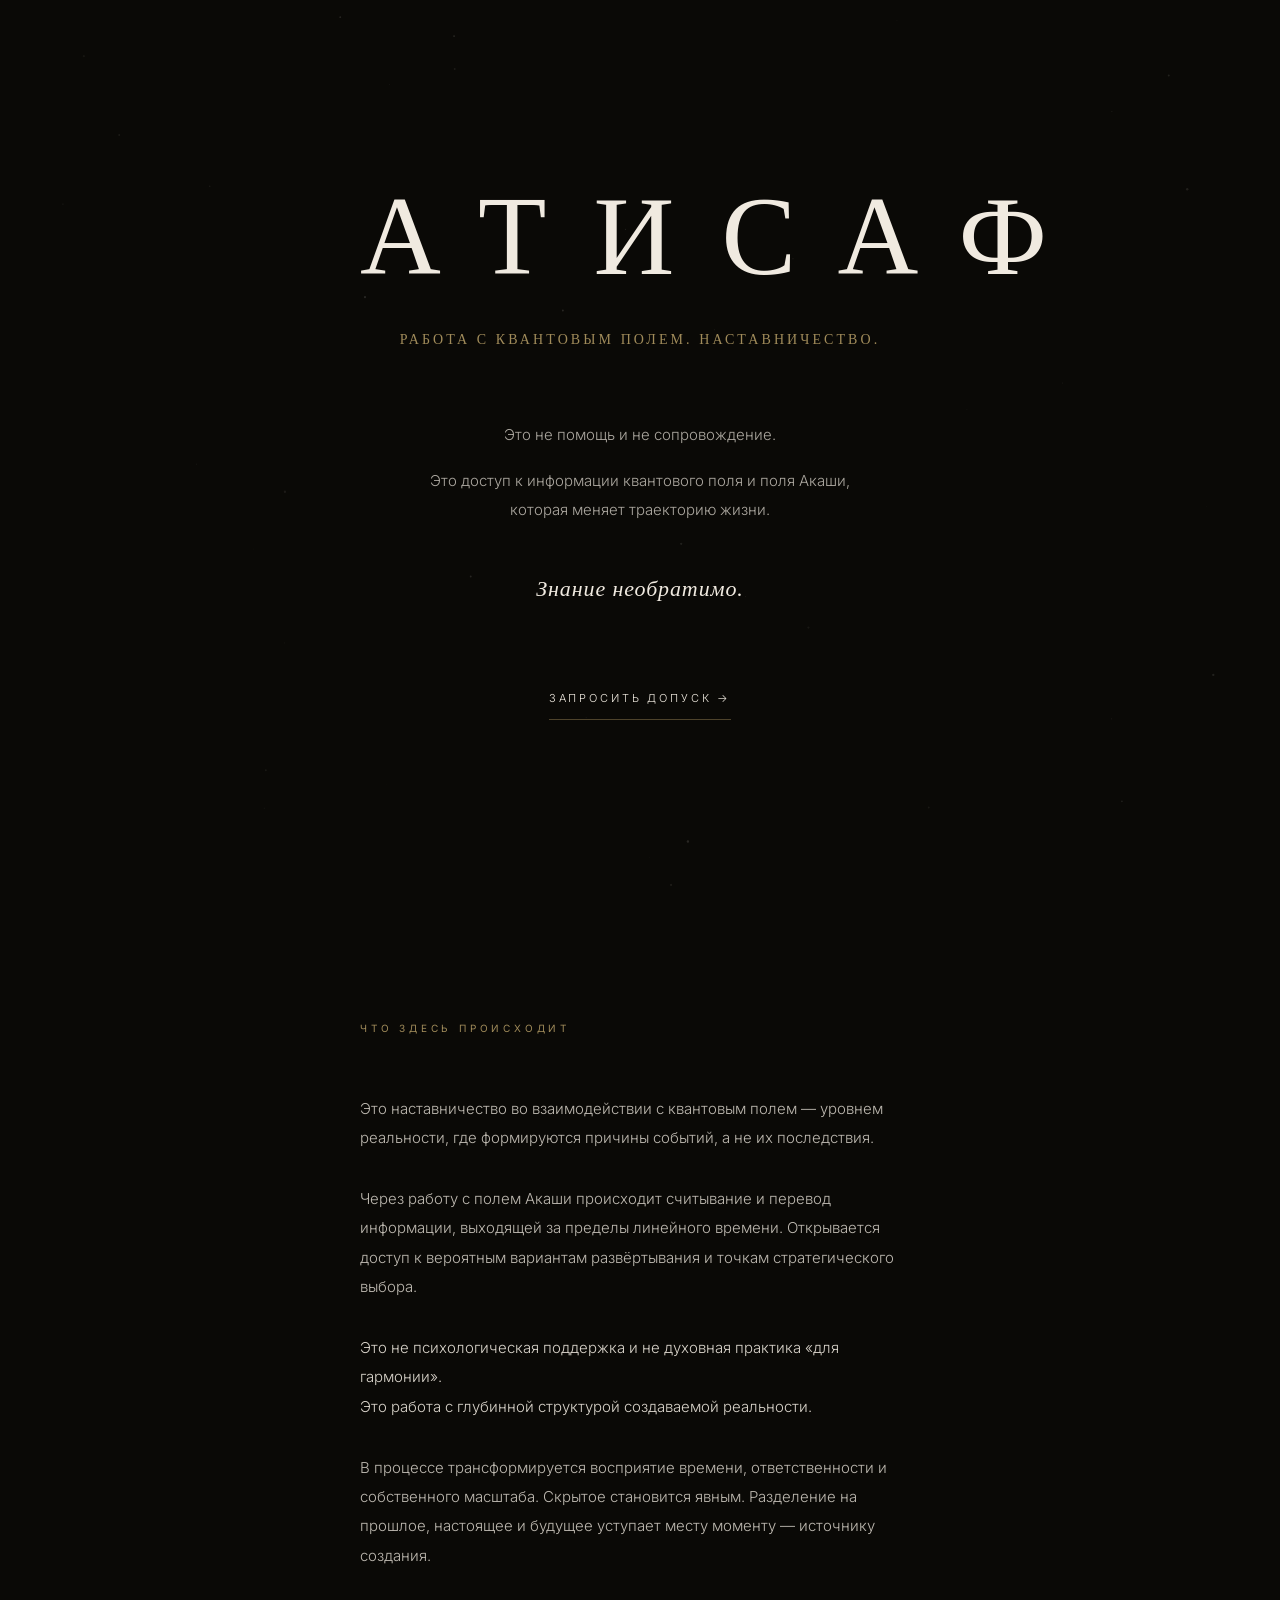
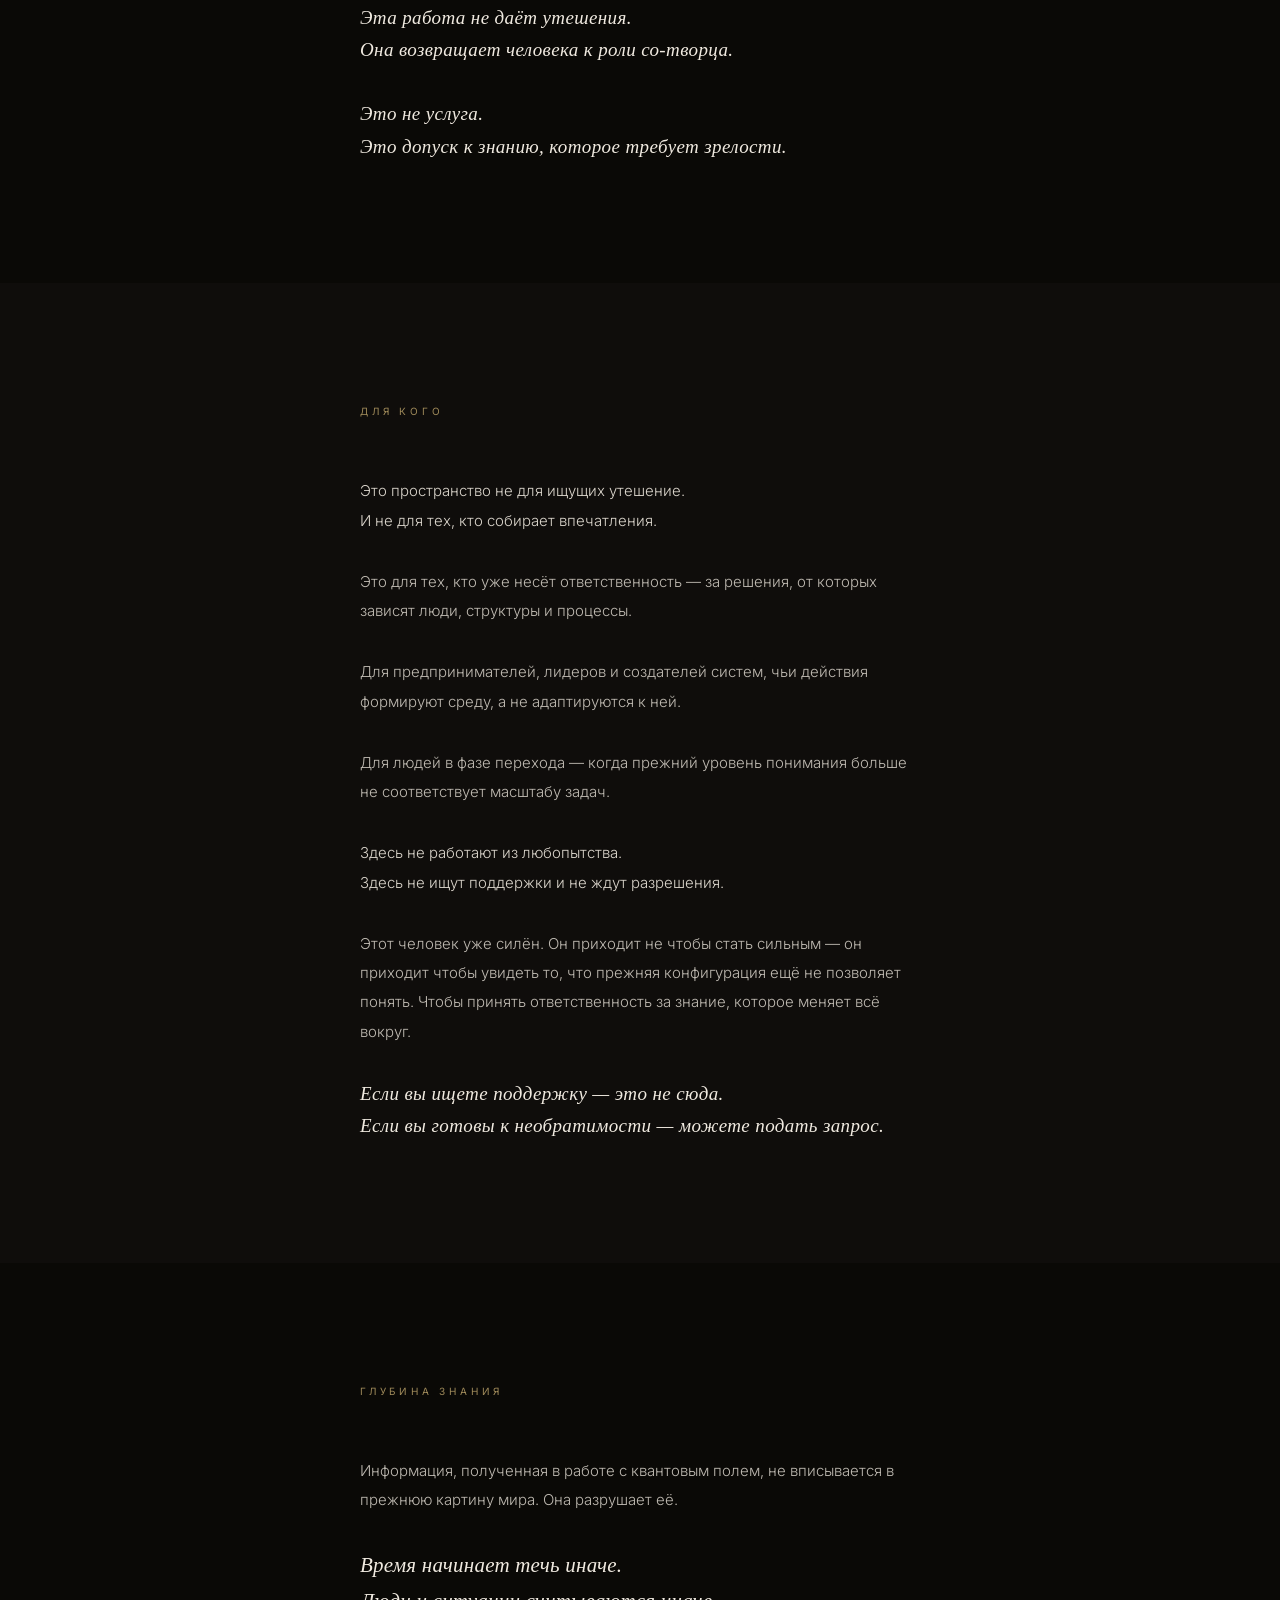
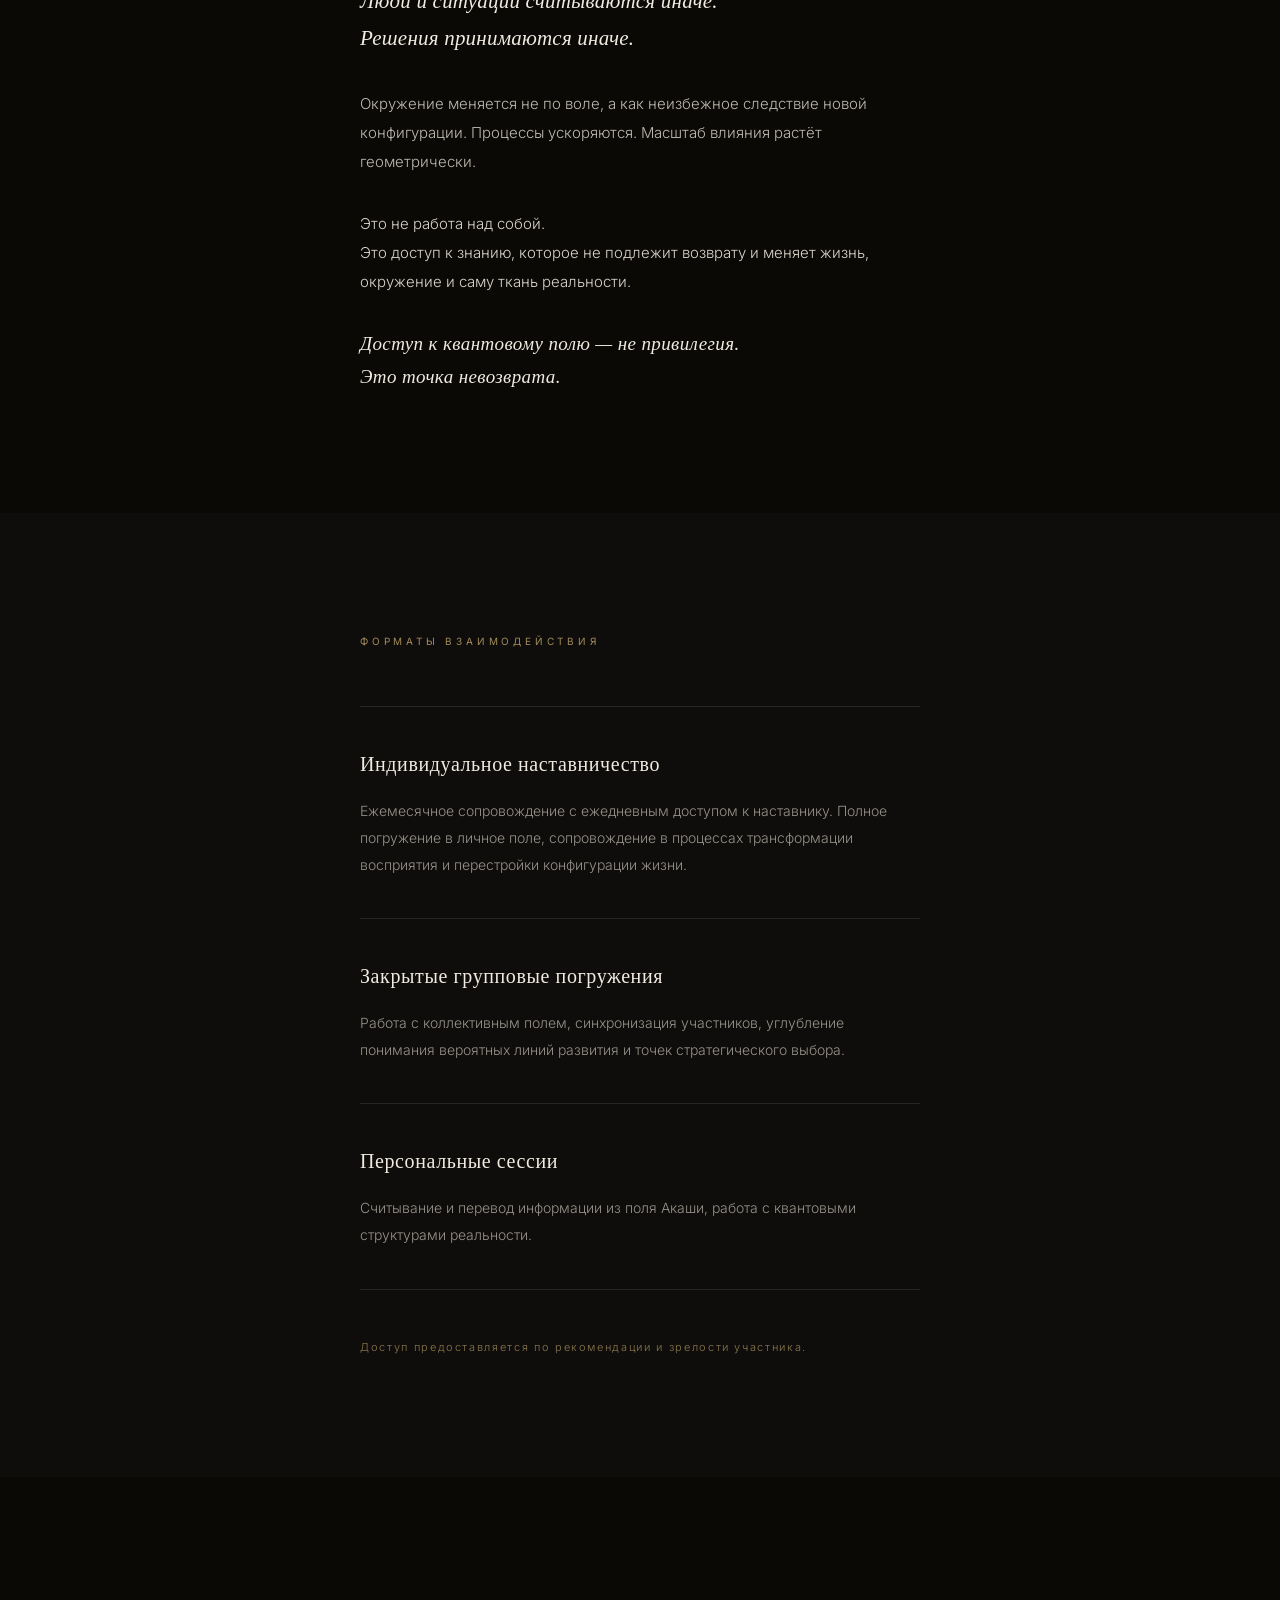
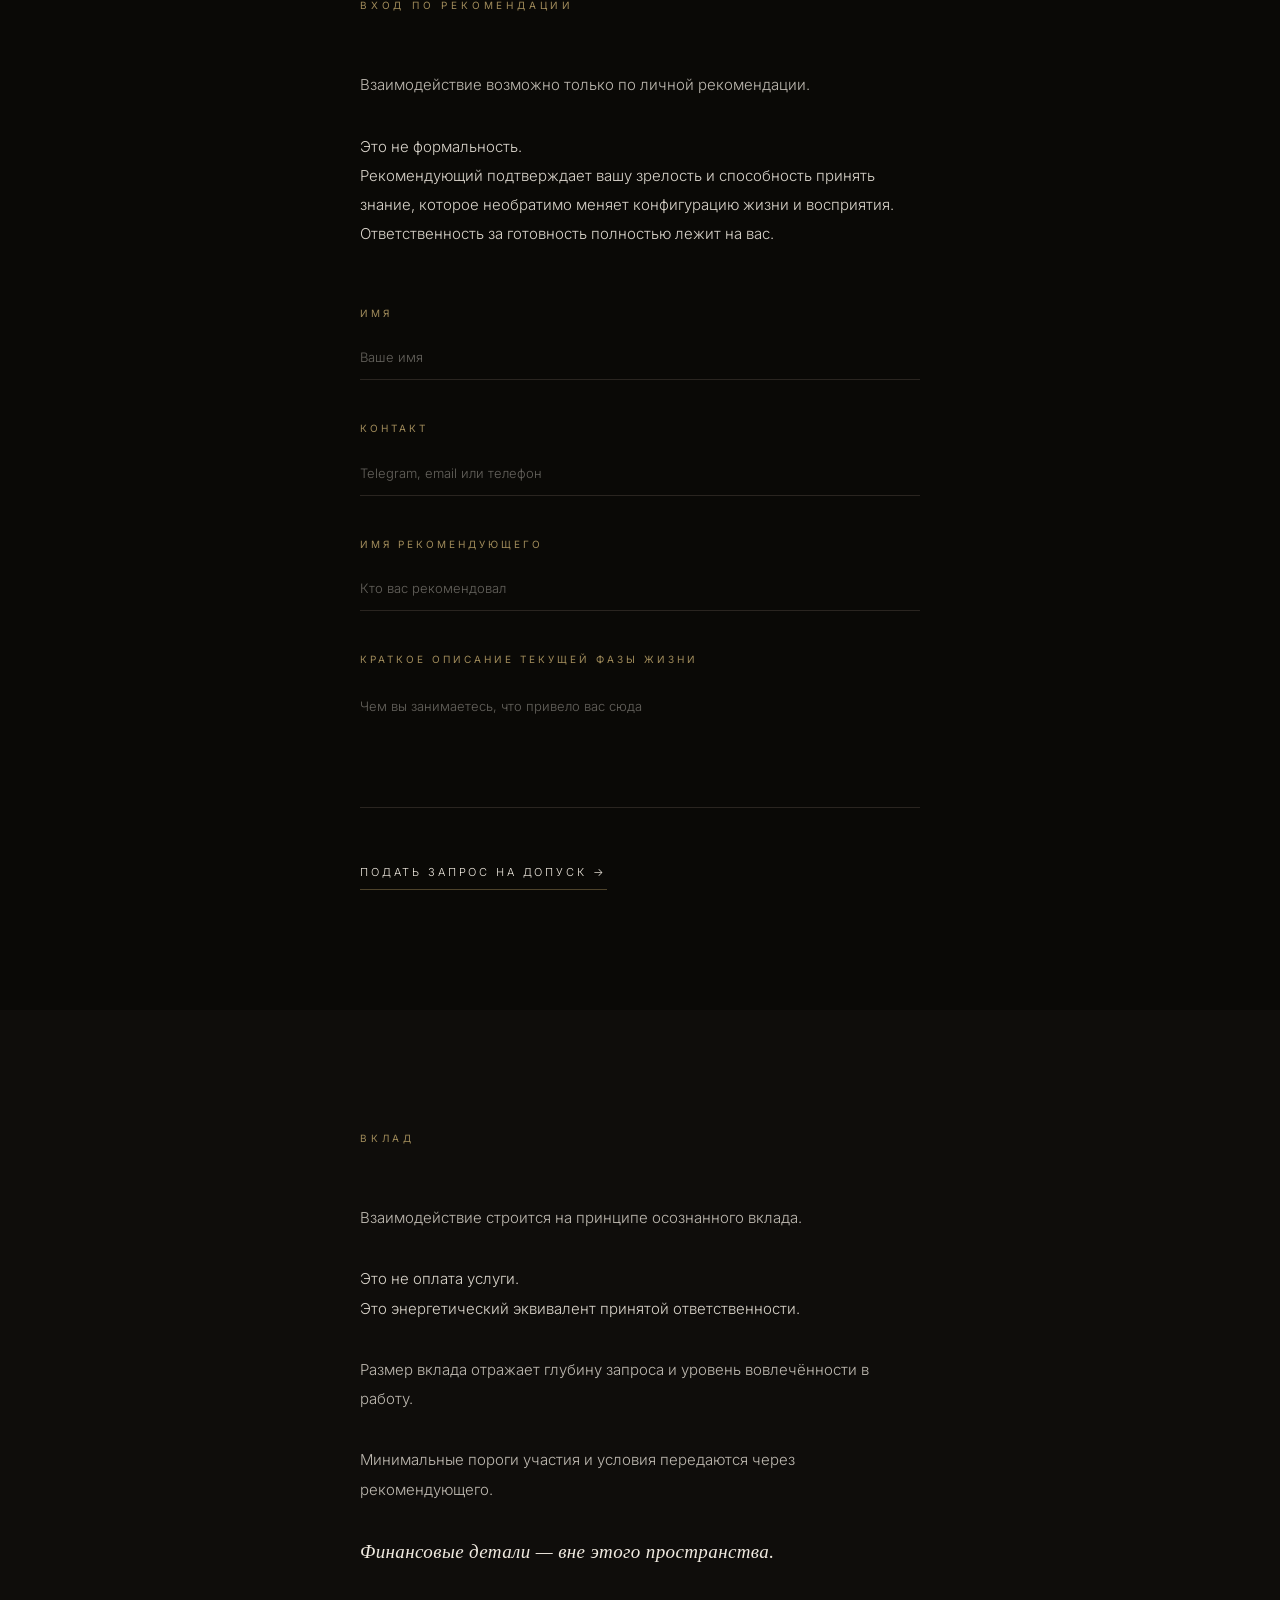
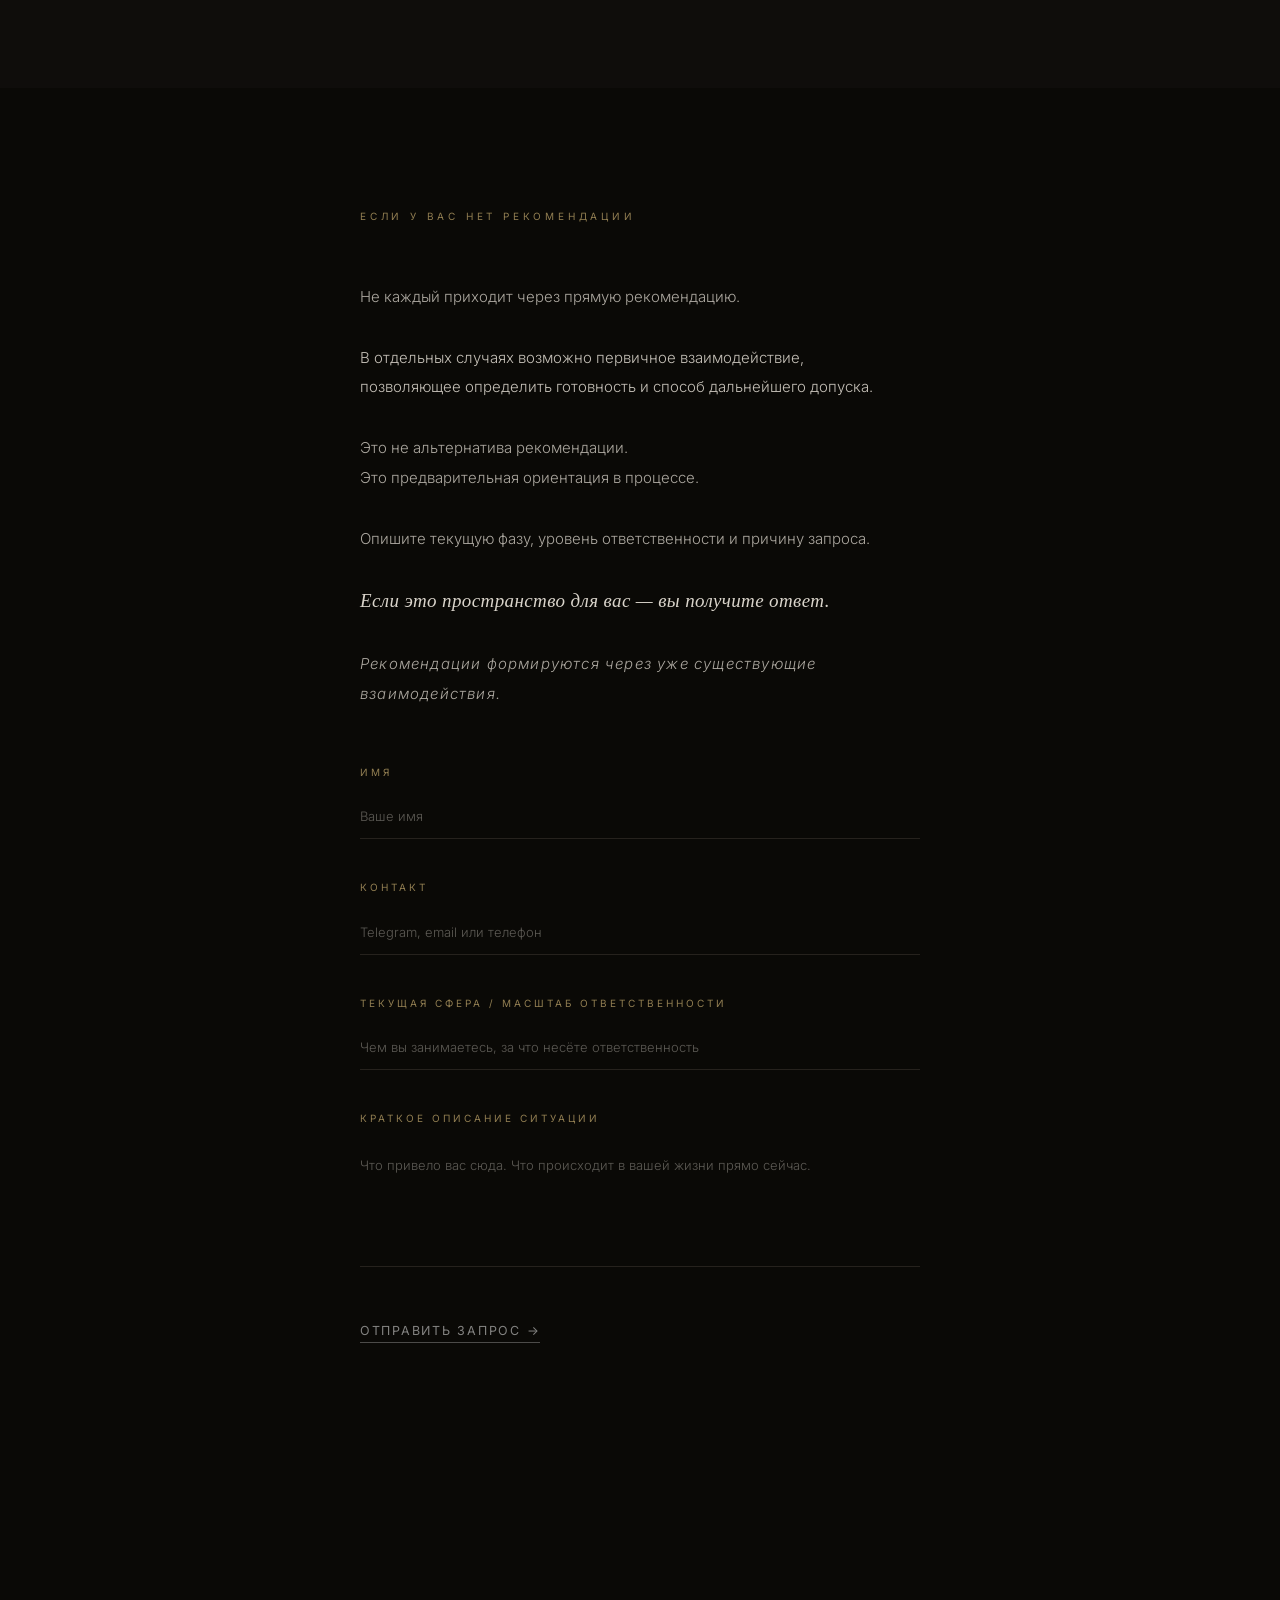
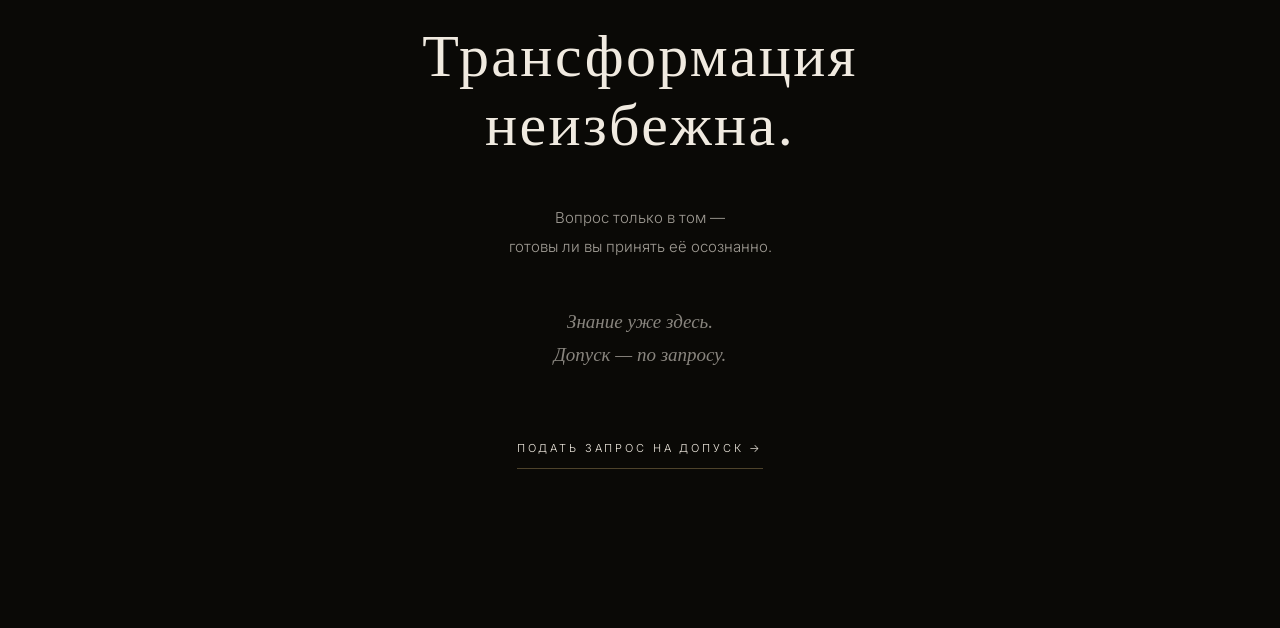
==== index.html @ be911805 "Add orientation block for users without recommendation Co-Authored-By: Claude Opus 4.6 (1M context) " ====
<!DOCTYPE html>
<html lang="ru">
<head>
    <meta charset="UTF-8">
    <meta name="viewport" content="width=device-width, initial-scale=1.0">
    <meta name="description" content="Наставничество в работе с квантовым полем и полем Акаши. Квантовое сознание, трансформация личности, стратегическое наставничество. Вход по рекомендации.">
    <meta name="keywords" content="квантовое поле, поле Акаши, духовное наставничество, квантовое сознание, трансформация личности, работа с квантовой информацией">
    <meta property="og:title" content="Атисаф — Работа с квантовым полем">
    <meta property="og:description" content="Наставничество во взаимодействии с квантовым полем. Доступ к информации, которая меняет траекторию жизни. Вход по рекомендации.">
    <title>Атисаф — Работа с квантовым полем. Наставничество.</title>
    <link rel="preconnect" href="https://fonts.googleapis.com">
    <link rel="preconnect" href="https://fonts.gstatic.com" crossorigin>
    <link href="https://fonts.googleapis.com/css2?family=Cormorant+Garant:ital,wght@0,300;0,400;1,300;1,400&family=Inter:wght@300;400&display=swap" rel="stylesheet">
    <link rel="stylesheet" href="style.css">
</head>
<body>

    <!-- ══════════════════════════════════════
         СЕКЦИЯ 0: HERO
    ══════════════════════════════════════ -->
    <section id="hero">
        <canvas id="particles-canvas"></canvas>
        <div class="hero-inner">
            <div class="hero-brand fade-in">АТИСАФ</div>
            <div class="hero-tagline fade-in delay-1">Работа с квантовым полем. Наставничество.</div>
            <div class="hero-body fade-in delay-2">
                <p>Это не помощь и не сопровождение.</p>
                <p>Это доступ к информации квантового поля и поля Акаши,<br>которая меняет траекторию жизни.</p>
                <p class="hero-key">Знание необратимо.</p>
            </div>
            <a href="#recommendation" class="btn-cta fade-in delay-3">Запросить допуск →</a>
        </div>
    </section>

    <!-- ══════════════════════════════════════
         СЕКЦИЯ 1: ЧТО ЗДЕСЬ ПРОИСХОДИТ
    ══════════════════════════════════════ -->
    <section class="section" id="what">
        <div class="container">
            <div class="fade-in">
                <div class="section-label">Что здесь происходит</div>
                <div class="prose">
                    <p>Это наставничество во взаимодействии с квантовым полем — уровнем реальности, где формируются причины событий, а не их последствия.</p>
                    <p>Через работу с полем Акаши происходит считывание и перевод информации, выходящей за пределы линейного времени. Открывается доступ к вероятным вариантам развёртывания и точкам стратегического выбора.</p>
                    <p class="stmt-pair">Это не психологическая поддержка и не духовная практика «для гармонии».<br>Это работа с глубинной структурой создаваемой реальности.</p>
                    <p>В процессе трансформируется восприятие времени, ответственности и собственного масштаба. Скрытое становится явным. Разделение на прошлое, настоящее и будущее уступает месту моменту — источнику создания.</p>
                    <p class="stmt-key">Эта работа не даёт утешения.<br>Она возвращает человека к роли со-творца.</p>
                    <p class="stmt-key">Это не услуга.<br>Это допуск к знанию, которое требует зрелости.</p>
                </div>
            </div>
        </div>
    </section>

    <!-- ══════════════════════════════════════
         СЕКЦИЯ 2: ДЛЯ КОГО
    ══════════════════════════════════════ -->
    <section class="section section-alt" id="for-whom">
        <div class="container">
            <div class="fade-in">
                <div class="section-label">Для кого</div>
                <div class="prose">
                    <p class="stmt-pair">Это пространство не для ищущих утешение.<br>И не для тех, кто собирает впечатления.</p>
                    <p>Это для тех, кто уже несёт ответственность — за решения, от которых зависят люди, структуры и процессы.</p>
                    <p>Для предпринимателей, лидеров и создателей систем, чьи действия формируют среду, а не адаптируются к ней.</p>
                    <p>Для людей в фазе перехода — когда прежний уровень понимания больше не соответствует масштабу задач.</p>
                    <p class="stmt-pair">Здесь не работают из любопытства.<br>Здесь не ищут поддержки и не ждут разрешения.</p>
                    <p>Этот человек уже силён. Он приходит не чтобы стать сильным — он приходит чтобы увидеть то, что прежняя конфигурация ещё не позволяет понять. Чтобы принять ответственность за знание, которое меняет всё вокруг.</p>
                    <p class="stmt-key">Если вы ищете поддержку — это не сюда.<br>Если вы готовы к необратимости — можете подать запрос.</p>
                </div>
            </div>
        </div>
    </section>

    <!-- ══════════════════════════════════════
         СЕКЦИЯ 3: ГЛУБИНА ЗНАНИЯ
    ══════════════════════════════════════ -->
    <section class="section" id="depth">
        <div class="container">
            <div class="fade-in">
                <div class="section-label">Глубина знания</div>
                <div class="prose">
                    <p>Информация, полученная в работе с квантовым полем, не вписывается в прежнюю картину мира. Она разрушает её.</p>
                    <p class="stmt-triple">Время начинает течь иначе.<br>Люди и ситуации считываются иначе.<br>Решения принимаются иначе.</p>
                    <p>Окружение меняется не по воле, а как неизбежное следствие новой конфигурации. Процессы ускоряются. Масштаб влияния растёт геометрически.</p>
                    <p class="stmt-pair">Это не работа над собой.<br>Это доступ к знанию, которое не подлежит возврату и меняет жизнь, окружение и саму ткань реальности.</p>
                    <p class="stmt-key">Доступ к квантовому полю — не привилегия.<br>Это точка невозврата.</p>
                </div>
            </div>
        </div>
    </section>

    <!-- ══════════════════════════════════════
         СЕКЦИЯ 4: ФОРМАТЫ ВЗАИМОДЕЙСТВИЯ
    ══════════════════════════════════════ -->
    <section class="section section-alt" id="formats">
        <div class="container">
            <div class="fade-in">
                <div class="section-label">Форматы взаимодействия</div>
                <div class="formats-list">
                    <div class="format-item">
                        <div class="format-name">Индивидуальное наставничество</div>
                        <div class="format-desc">Ежемесячное сопровождение с ежедневным доступом к наставнику. Полное погружение в личное поле, сопровождение в процессах трансформации восприятия и перестройки конфигурации жизни.</div>
                    </div>
                    <div class="format-item">
                        <div class="format-name">Закрытые групповые погружения</div>
                        <div class="format-desc">Работа с коллективным полем, синхронизация участников, углубление понимания вероятных линий развития и точек стратегического выбора.</div>
                    </div>
                    <div class="format-item">
                        <div class="format-name">Персональные сессии</div>
                        <div class="format-desc">Считывание и перевод информации из поля Акаши, работа с квантовыми структурами реальности.</div>
                    </div>
                </div>
                <p class="formats-note">Доступ предоставляется по рекомендации и зрелости участника.</p>
            </div>
        </div>
    </section>

    <!-- ══════════════════════════════════════
         СЕКЦИЯ 5: ВХОД ПО РЕКОМЕНДАЦИИ
    ══════════════════════════════════════ -->
    <section class="section" id="recommendation">
        <div class="container">
            <div class="fade-in">
                <div class="section-label">Вход по рекомендации</div>
                <div class="prose form-intro">
                    <p>Взаимодействие возможно только по личной рекомендации.</p>
                    <p class="stmt-pair">Это не формальность.<br>Рекомендующий подтверждает вашу зрелость и способность принять знание, которое необратимо меняет конфигурацию жизни и восприятия.<br>Ответственность за готовность полностью лежит на вас.</p>
                </div>

                <form id="access-form" action="https://formspree.io/f/mlgwkkbw" method="POST">
                    <div class="field">
                        <label for="name">Имя</label>
                        <input type="text" id="name" name="name" placeholder="Ваше имя" required autocomplete="off">
                    </div>
                    <div class="field">
                        <label for="contact">Контакт</label>
                        <input type="text" id="contact" name="contact" placeholder="Telegram, email или телефон" required autocomplete="off">
                    </div>
                    <div class="field">
                        <label for="recommender">Имя рекомендующего</label>
                        <input type="text" id="recommender" name="recommender" placeholder="Кто вас рекомендовал" required autocomplete="off">
                    </div>
                    <div class="field">
                        <label for="phase">Краткое описание текущей фазы жизни</label>
                        <textarea id="phase" name="phase" rows="4" placeholder="Чем вы занимаетесь, что привело вас сюда" required></textarea>
                    </div>
                    <div class="field-submit">
                        <button type="submit" class="btn-cta">Подать запрос на допуск →</button>
                    </div>
                </form>

                <div id="form-success" class="form-success" style="display:none;">
                    <p>Запрос принят.<br>Ответ будет направлен через рекомендующего.</p>
                </div>
            </div>
        </div>
    </section>

    <!-- ══════════════════════════════════════
         СЕКЦИЯ 6: ВКЛАД
    ══════════════════════════════════════ -->
    <section class="section section-alt" id="offering">
        <div class="container">
            <div class="fade-in">
                <div class="section-label">Вклад</div>
                <div class="prose">
                    <p>Взаимодействие строится на принципе осознанного вклада.</p>
                    <p class="stmt-pair">Это не оплата услуги.<br>Это энергетический эквивалент принятой ответственности.</p>
                    <p>Размер вклада отражает глубину запроса и уровень вовлечённости в работу.</p>
                    <p>Минимальные пороги участия и условия передаются через рекомендующего.</p>
                    <p class="stmt-key">Финансовые детали — вне этого пространства.</p>
                </div>
            </div>
        </div>
    </section>

    <!-- ══════════════════════════════════════
         СЕКЦИЯ 7: ЕСЛИ У ВАС НЕТ РЕКОМЕНДАЦИИ
    ══════════════════════════════════════ -->
    <section class="section" id="no-recommendation">
        <div class="container">
            <div class="fade-in">
                <div class="section-label">Если у вас нет рекомендации</div>
                <div class="prose form-intro">
                    <p>Не каждый приходит через прямую рекомендацию.</p>
                    <p class="stmt-pair">В отдельных случаях возможно первичное взаимодействие,<br>позволяющее определить готовность и способ дальнейшего допуска.</p>
                    <p>Это не альтернатива рекомендации.<br>Это предварительная ориентация в процессе.</p>
                    <p>Опишите текущую фазу, уровень ответственности и причину запроса.</p>
                    <p class="stmt-key">Если это пространство для вас — вы получите ответ.</p>
                    <p class="orientation-note">Рекомендации формируются через уже существующие взаимодействия.</p>
                </div>

                <form id="orientation-form" action="https://formspree.io/f/mlgwkkbw" method="POST">
                    <input type="hidden" name="_subject" value="Запрос на ориентацию (без рекомендации)">
                    <div class="field">
                        <label for="or-name">Имя</label>
                        <input type="text" id="or-name" name="name" required autocomplete="off" placeholder="Ваше имя">
                    </div>
                    <div class="field">
                        <label for="or-contact">Контакт</label>
                        <input type="text" id="or-contact" name="contact" required autocomplete="off" placeholder="Telegram, email или телефон">
                    </div>
                    <div class="field">
                        <label for="or-scope">Текущая сфера / масштаб ответственности</label>
                        <input type="text" id="or-scope" name="scope" required autocomplete="off" placeholder="Чем вы занимаетесь, за что несёте ответственность">
                    </div>
                    <div class="field">
                        <label for="or-situation">Краткое описание ситуации</label>
                        <textarea id="or-situation" name="situation" rows="4" required placeholder="Что привело вас сюда. Что происходит в вашей жизни прямо сейчас."></textarea>
                    </div>
                    <div class="field-submit">
                        <button type="submit" class="btn-orientation">Отправить запрос →</button>
                    </div>
                </form>

                <div id="orientation-success" class="form-success" style="display:none;">
                    <p>Запрос получен.<br>Если это пространство для вас — ответ придёт.</p>
                </div>
            </div>
        </div>
    </section>

    <!-- ══════════════════════════════════════
         СЕКЦИЯ 8: ФИНАЛЬНЫЙ ЭКРАН
    ══════════════════════════════════════ -->
    <section id="final">
        <div class="final-inner fade-in">
            <p class="final-title">Трансформация неизбежна.</p>
            <p class="final-sub">Вопрос только в том —<br>готовы ли вы принять её осознанно.</p>
            <p class="final-note">Знание уже здесь.<br>Допуск — по запросу.</p>
            <a href="#recommendation" class="btn-cta">Подать запрос на допуск →</a>
        </div>
    </section>

    <script src="main.js"></script>
</body>
</html>
---- style.css ----
/* ============================================================
   АТИСАФ — style.css
   Дизайн-концепция «Поле» | Тёмный минимализм
   ============================================================ */

:root {
    --bg:        #0A0906;
    --bg-alt:    #0F0D0B;
    --text:      #F0EAE0;
    --accent:    #A08B5A;
    --muted:     rgba(240, 234, 224, 0.4);
    --line:      #2A2520;
    --serif:     'Cormorant Garant', Georgia, serif;
    --sans:      'Inter', system-ui, sans-serif;
}

/* ── RESET ─────────────────────────────────── */
*, *::before, *::after {
    box-sizing: border-box;
    margin: 0;
    padding: 0;
}

html {
    scroll-behavior: smooth;
}

body {
    background-color: var(--bg);
    color: var(--text);
    font-family: var(--sans);
    font-weight: 300;
    font-size: 16px;
    line-height: 1.75;
    -webkit-font-smoothing: antialiased;
    -moz-osx-font-smoothing: grayscale;
}

/* ── SCROLLBAR ──────────────────────────────── */
::-webkit-scrollbar { width: 3px; }
::-webkit-scrollbar-track { background: var(--bg); }
::-webkit-scrollbar-thumb { background: var(--line); }

/* ── LAYOUT ─────────────────────────────────── */
.container {
    max-width: 640px;
    margin: 0 auto;
    padding: 0 40px;
}

.section {
    padding: 120px 0;
}

.section-alt {
    background-color: var(--bg-alt);
}

/* ── SECTION LABEL ──────────────────────────── */
.section-label {
    font-family: var(--sans);
    font-size: 10px;
    font-weight: 400;
    letter-spacing: 0.38em;
    text-transform: uppercase;
    color: var(--accent);
    margin-bottom: 56px;
}

/* ── PROSE TEXT ─────────────────────────────── */
.prose p {
    font-size: 15px;
    font-weight: 300;
    line-height: 1.95;
    color: var(--text);
    opacity: 0.78;
    margin-bottom: 32px;
}

.prose p:last-child {
    margin-bottom: 0;
}

/* Contrast pairs: "Это не X. / Это Y." */
.stmt-pair {
    opacity: 0.9 !important;
}

/* Triple rhythm in italics */
.stmt-triple {
    font-family: var(--serif) !important;
    font-style: italic !important;
    font-size: 21px !important;
    line-height: 1.75 !important;
    opacity: 1 !important;
    color: var(--text) !important;
    letter-spacing: 0.01em;
}

/* Key declarations */
.stmt-key {
    font-family: var(--serif) !important;
    font-style: italic !important;
    font-size: 19px !important;
    line-height: 1.7 !important;
    opacity: 1 !important;
    color: var(--text) !important;
    letter-spacing: 0.02em;
}

/* ══════════════════════════════════════════════
   HERO
══════════════════════════════════════════════ */
#hero {
    position: relative;
    min-height: 100vh;
    display: flex;
    align-items: center;
    justify-content: center;
    overflow: hidden;
    text-align: center;
}

#particles-canvas {
    position: absolute;
    inset: 0;
    z-index: 0;
}

.hero-inner {
    position: relative;
    z-index: 1;
    max-width: 640px;
    padding: 80px 40px;
}

.hero-brand {
    font-family: var(--serif);
    font-weight: 300;
    font-size: clamp(54px, 13vw, 112px);
    letter-spacing: 0.42em;
    color: var(--text);
    margin-bottom: 36px;
    line-height: 1;
}

.hero-tagline {
    font-family: var(--serif);
    font-weight: 300;
    font-size: clamp(11px, 1.6vw, 14px);
    letter-spacing: 0.22em;
    text-transform: uppercase;
    color: var(--accent);
    margin-bottom: 68px;
}

.hero-body {
    margin-bottom: 72px;
}

.hero-body p {
    font-size: 15px;
    font-weight: 300;
    color: var(--text);
    opacity: 0.7;
    margin-bottom: 18px;
    line-height: 1.9;
}

.hero-key {
    font-family: var(--serif) !important;
    font-style: italic !important;
    font-size: 22px !important;
    opacity: 1 !important;
    margin-top: 44px !important;
    color: var(--text) !important;
    letter-spacing: 0.04em;
}

/* ══════════════════════════════════════════════
   CTA BUTTON
══════════════════════════════════════════════ */
.btn-cta {
    display: inline-block;
    font-family: var(--sans);
    font-size: 11px;
    font-weight: 300;
    letter-spacing: 0.26em;
    text-transform: uppercase;
    color: var(--text);
    text-decoration: none;
    padding-bottom: 10px;
    border-bottom: 1px solid rgba(160, 139, 90, 0.45);
    transition: border-color 0.5s ease;
    cursor: pointer;
    background: none;
    border-top: none;
    border-left: none;
    border-right: none;
    outline: none;
}

.btn-cta:hover {
    border-bottom-color: var(--accent);
}

button.btn-cta {
    padding: 0;
    padding-bottom: 10px;
}

/* ══════════════════════════════════════════════
   FORMATS
══════════════════════════════════════════════ */
.formats-list {
    margin-bottom: 48px;
}

.format-item {
    padding: 40px 0;
    border-bottom: 1px solid var(--line);
}

.format-item:first-child {
    border-top: 1px solid var(--line);
}

.format-name {
    font-family: var(--serif);
    font-weight: 400;
    font-size: 20px;
    letter-spacing: 0.03em;
    color: var(--text);
    margin-bottom: 16px;
}

.format-desc {
    font-size: 14px;
    font-weight: 300;
    line-height: 1.9;
    color: var(--text);
    opacity: 0.6;
}

.formats-note {
    font-size: 11px;
    font-weight: 300;
    letter-spacing: 0.15em;
    color: var(--accent);
    opacity: 0.85;
}

/* ══════════════════════════════════════════════
   FORM
══════════════════════════════════════════════ */
.form-intro {
    margin-bottom: 56px;
}

#access-form {
    display: flex;
    flex-direction: column;
    gap: 40px;
}

.field {
    display: flex;
    flex-direction: column;
    gap: 12px;
}

.field label {
    font-size: 10px;
    font-weight: 400;
    letter-spacing: 0.3em;
    text-transform: uppercase;
    color: var(--accent);
}

.field input,
.field textarea {
    background: transparent;
    border: none;
    border-bottom: 1px solid var(--line);
    color: var(--text);
    font-family: var(--sans);
    font-size: 14px;
    font-weight: 300;
    padding: 14px 0;
    outline: none;
    width: 100%;
    transition: border-color 0.35s ease;
    caret-color: var(--accent);
}

.field input::placeholder,
.field textarea::placeholder {
    color: var(--muted);
    font-size: 13px;
}

.field input:focus,
.field textarea:focus {
    border-bottom-color: var(--accent);
}

.field textarea {
    resize: none;
    line-height: 1.75;
    min-height: 80px;
}

.field-submit {
    padding-top: 8px;
}

.form-success {
    margin-top: 56px;
    padding-top: 56px;
    border-top: 1px solid var(--line);
}

.form-success p {
    font-family: var(--serif);
    font-style: italic;
    font-size: 22px;
    line-height: 1.7;
    color: var(--text);
    opacity: 0.75;
}

/* ══════════════════════════════════════════════
   FINAL SECTION
══════════════════════════════════════════════ */
#final {
    min-height: 85vh;
    display: flex;
    align-items: center;
    justify-content: center;
    text-align: center;
    padding: 120px 40px;
}

.final-inner {
    max-width: 560px;
}

.final-title {
    font-family: var(--serif);
    font-weight: 300;
    font-size: clamp(34px, 6vw, 60px);
    letter-spacing: 0.04em;
    color: var(--text);
    margin-bottom: 44px;
    line-height: 1.15;
}

.final-sub {
    font-size: 15px;
    font-weight: 300;
    color: var(--text);
    opacity: 0.65;
    line-height: 1.9;
    margin-bottom: 44px;
}

.final-note {
    font-family: var(--serif);
    font-style: italic;
    font-size: 19px;
    color: var(--text);
    opacity: 0.55;
    line-height: 1.75;
    margin-bottom: 60px;
}

/* ══════════════════════════════════════════════
   FADE-IN ANIMATION
══════════════════════════════════════════════ */
.fade-in {
    opacity: 0;
    transform: translateY(28px);
    transition: opacity 1s ease, transform 1s ease;
}

.fade-in.delay-1 { transition-delay: 0.25s; }
.fade-in.delay-2 { transition-delay: 0.5s; }
.fade-in.delay-3 { transition-delay: 0.75s; }

.fade-in.visible {
    opacity: 1;
    transform: translateY(0);
}

/* ══════════════════════════════════════════════
   RESPONSIVE
══════════════════════════════════════════════ */
/* ── Блок ориентации (без рекомендации) ── */
#no-recommendation {
    opacity: 0.9;
}

.orientation-note {
    font-size: 0.82em;
    letter-spacing: 0.08em;
    color: rgba(255,255,255,0.35);
    margin-top: 2em;
    font-style: italic;
}

.btn-orientation {
    background: transparent;
    border: none;
    border-bottom: 1px solid rgba(255,255,255,0.3);
    color: rgba(255,255,255,0.55);
    font-family: inherit;
    font-size: 0.78em;
    letter-spacing: 0.14em;
    text-transform: uppercase;
    padding: 0.3em 0;
    cursor: pointer;
    transition: color 0.3s, border-color 0.3s;
}

.btn-orientation:hover {
    color: rgba(255,255,255,0.85);
    border-color: rgba(255,255,255,0.6);
}

#orientation-form {
    display: flex;
    flex-direction: column;
    gap: 40px;
}

@media (max-width: 640px) {
    .section {
        padding: 80px 0;
    }
    .container {
        padding: 0 24px;
    }
    #final {
        padding: 80px 24px;
    }
    .hero-inner {
        padding: 80px 24px;
    }
    .hero-brand {
        letter-spacing: 0.28em;
    }
    .stmt-triple {
        font-size: 18px !important;
    }
    .stmt-key {
        font-size: 17px !important;
    }
}
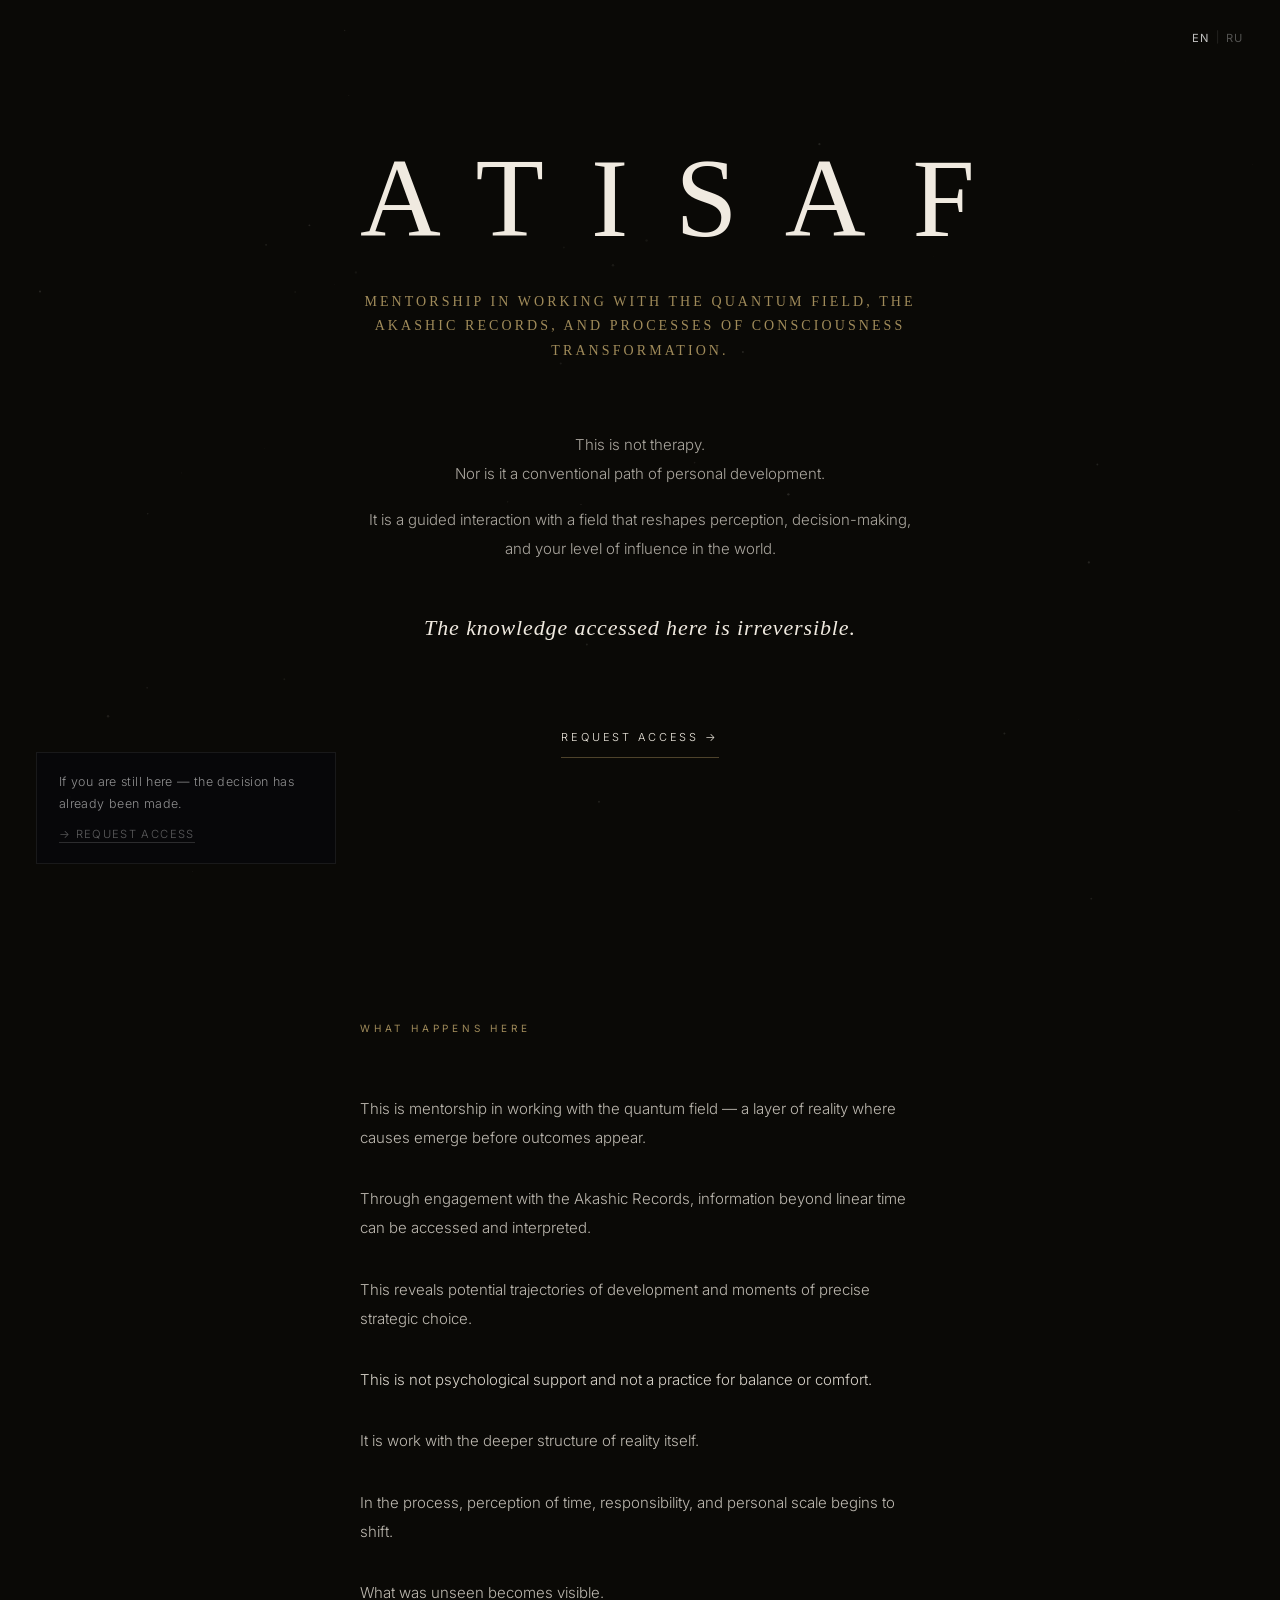
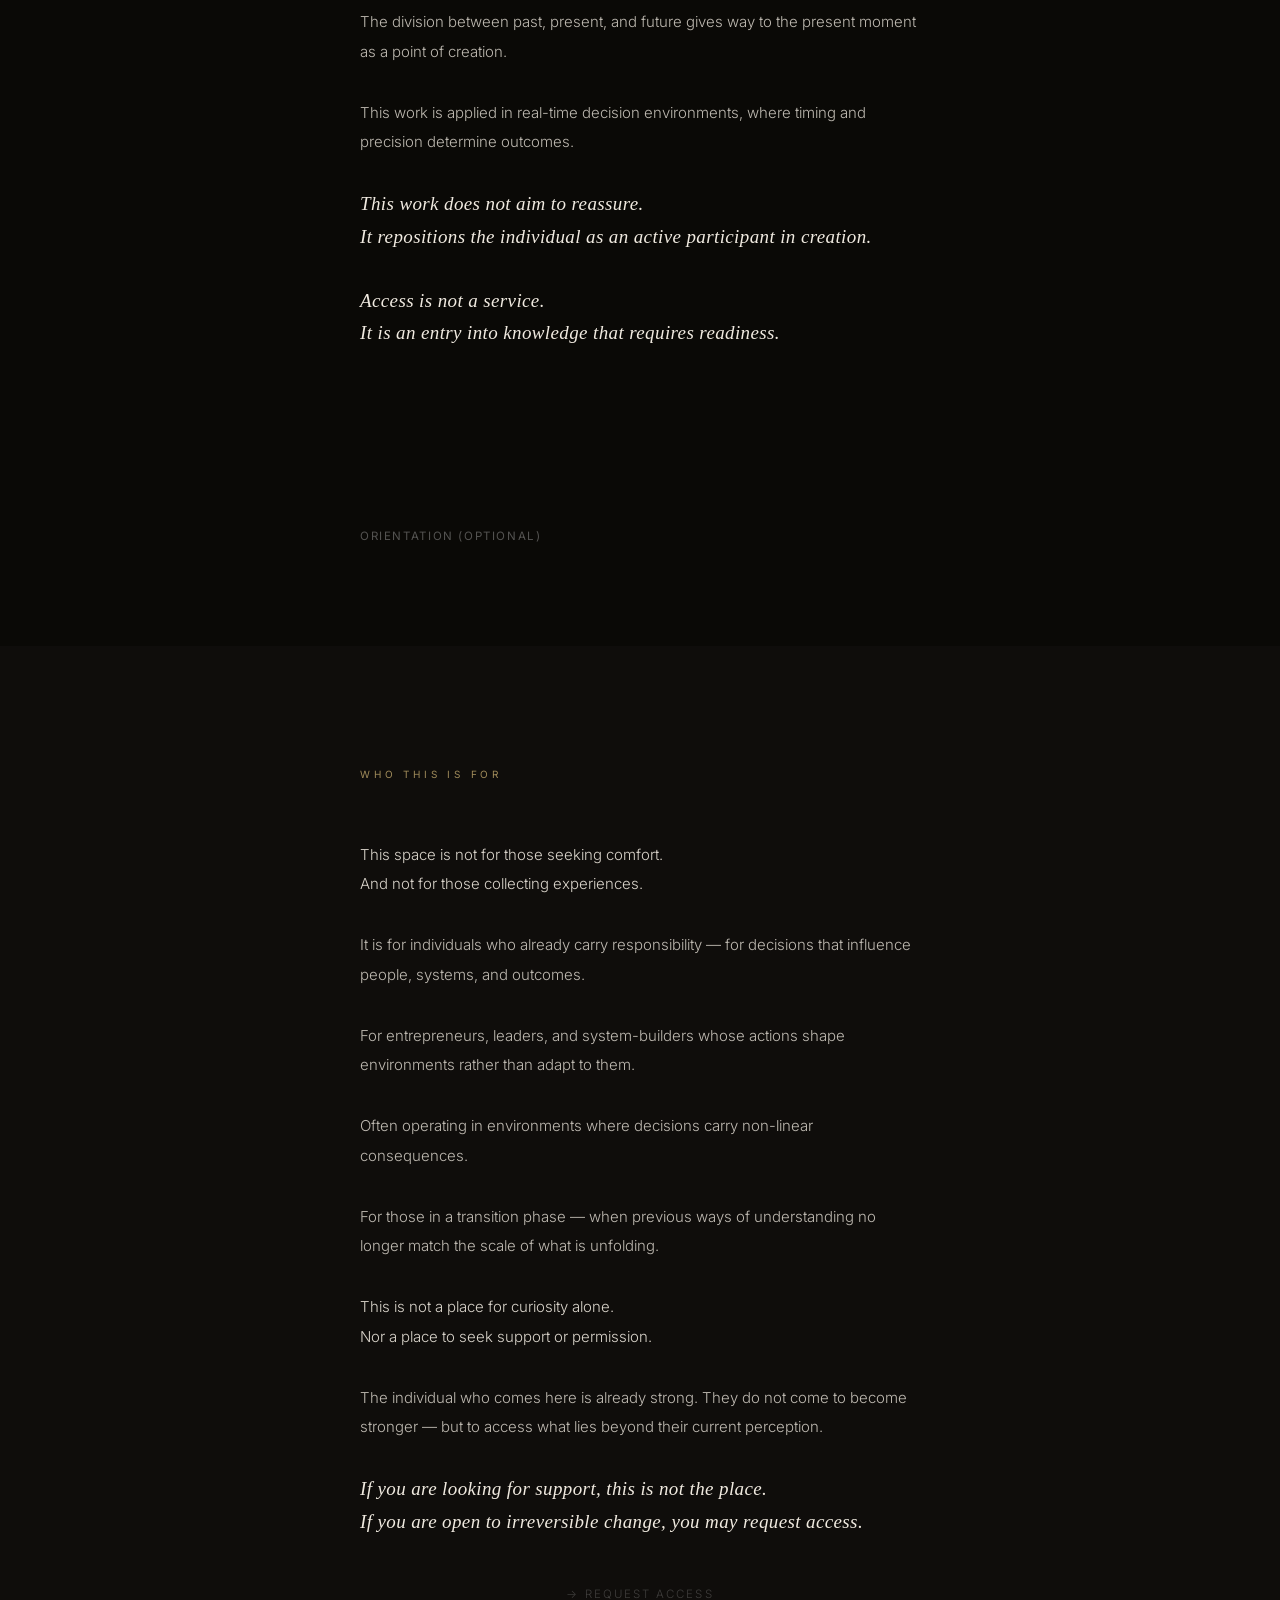
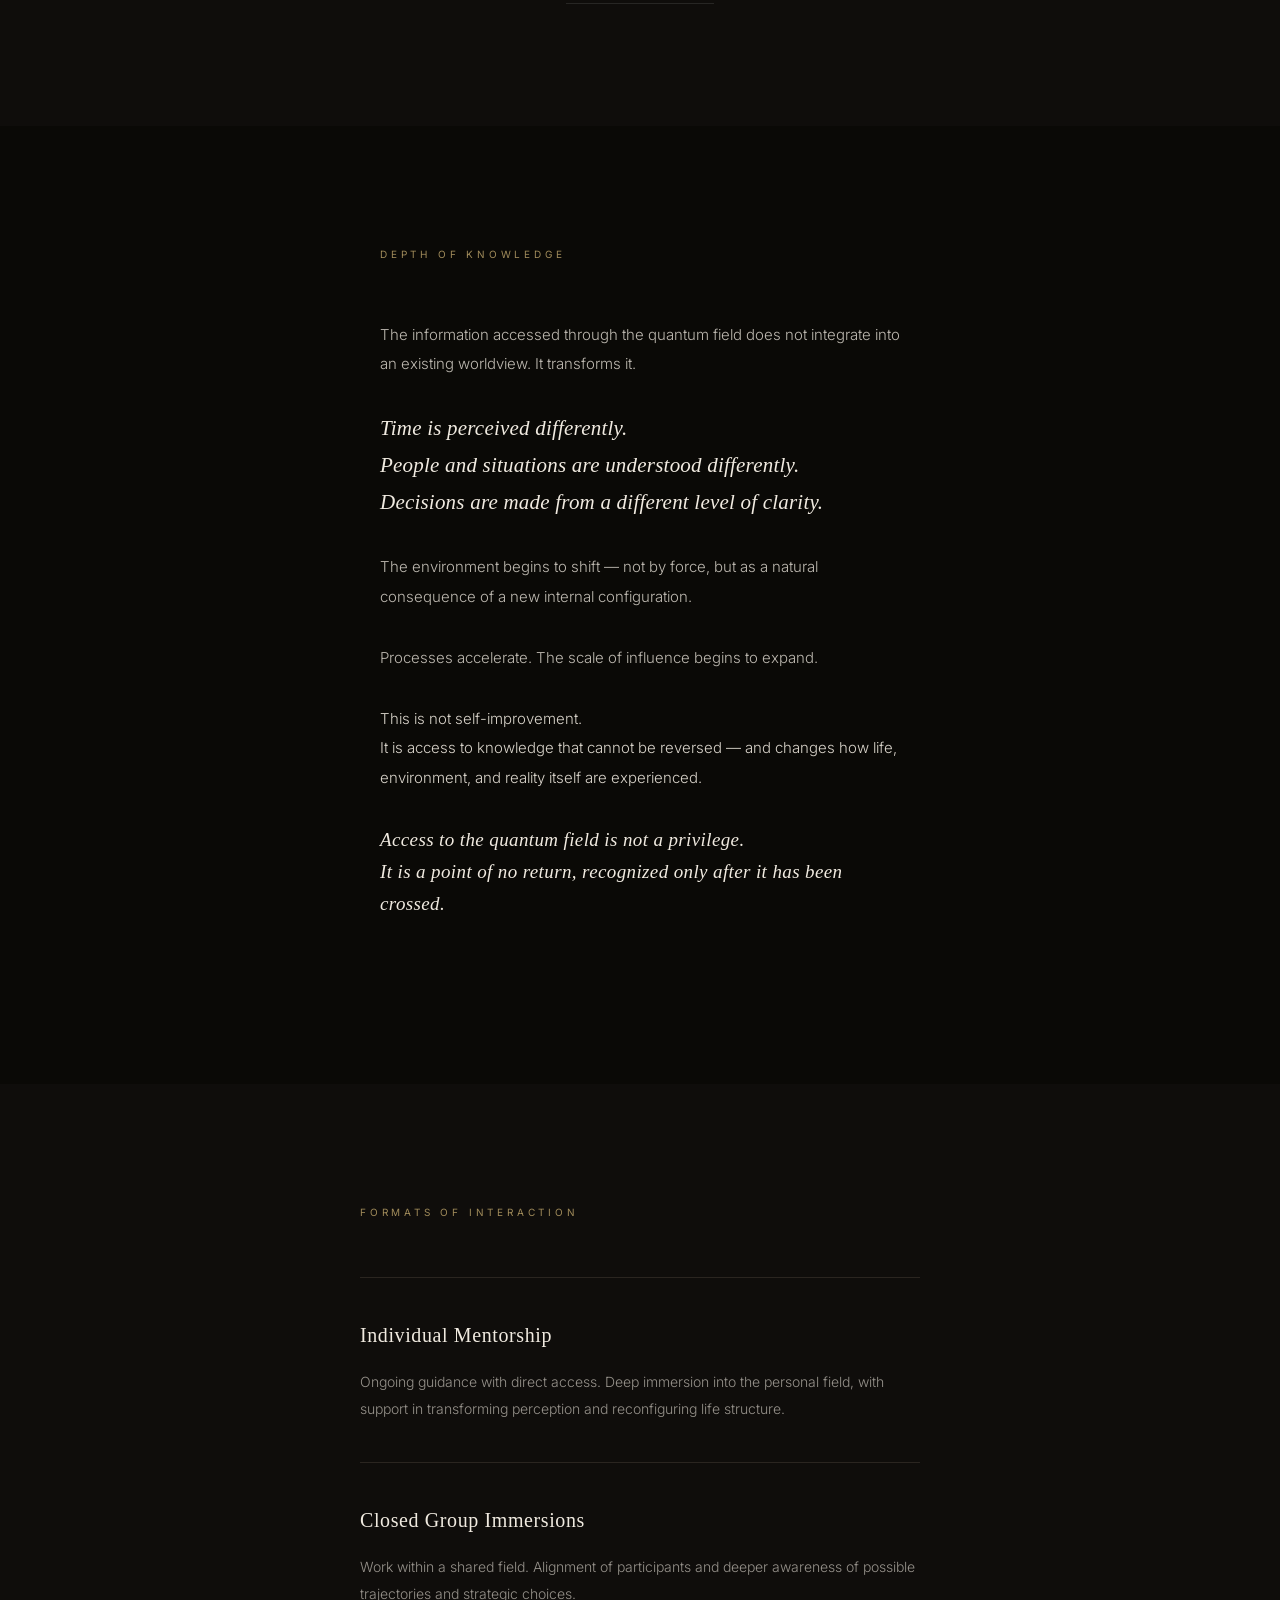
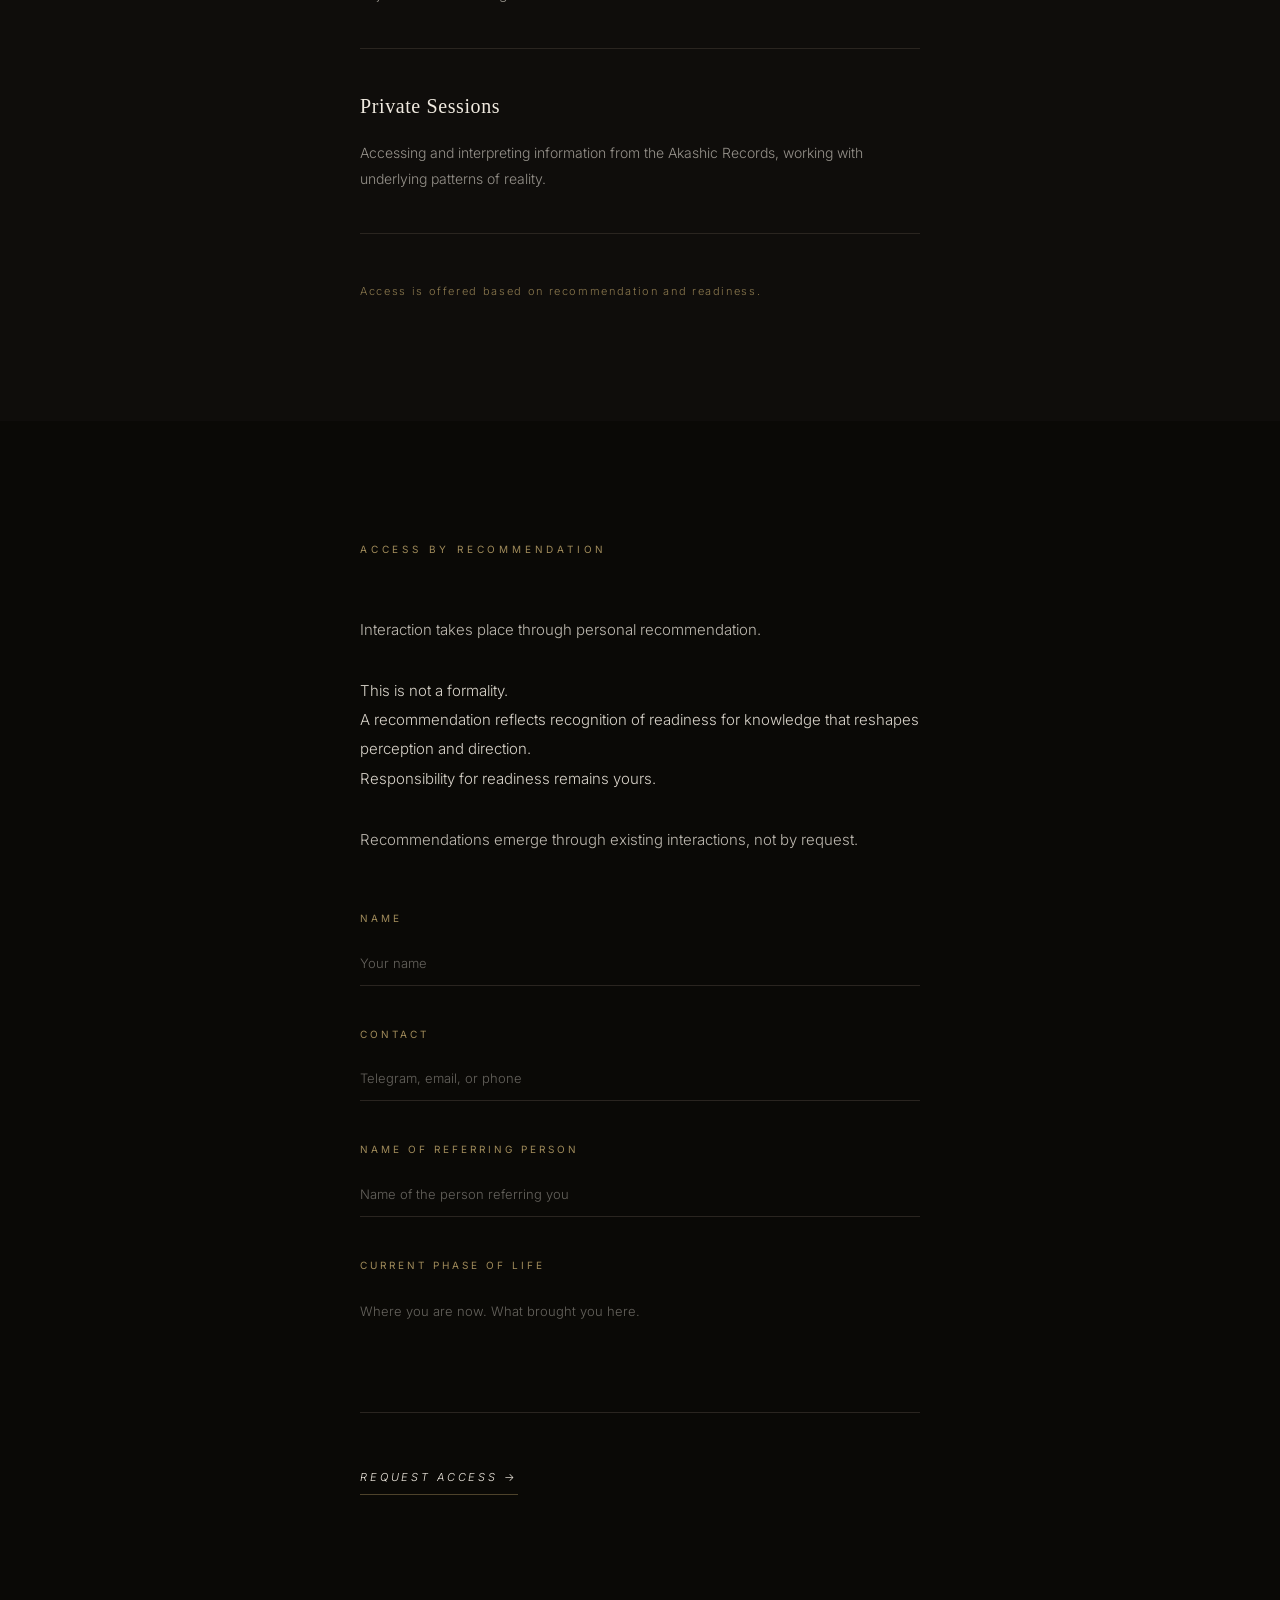
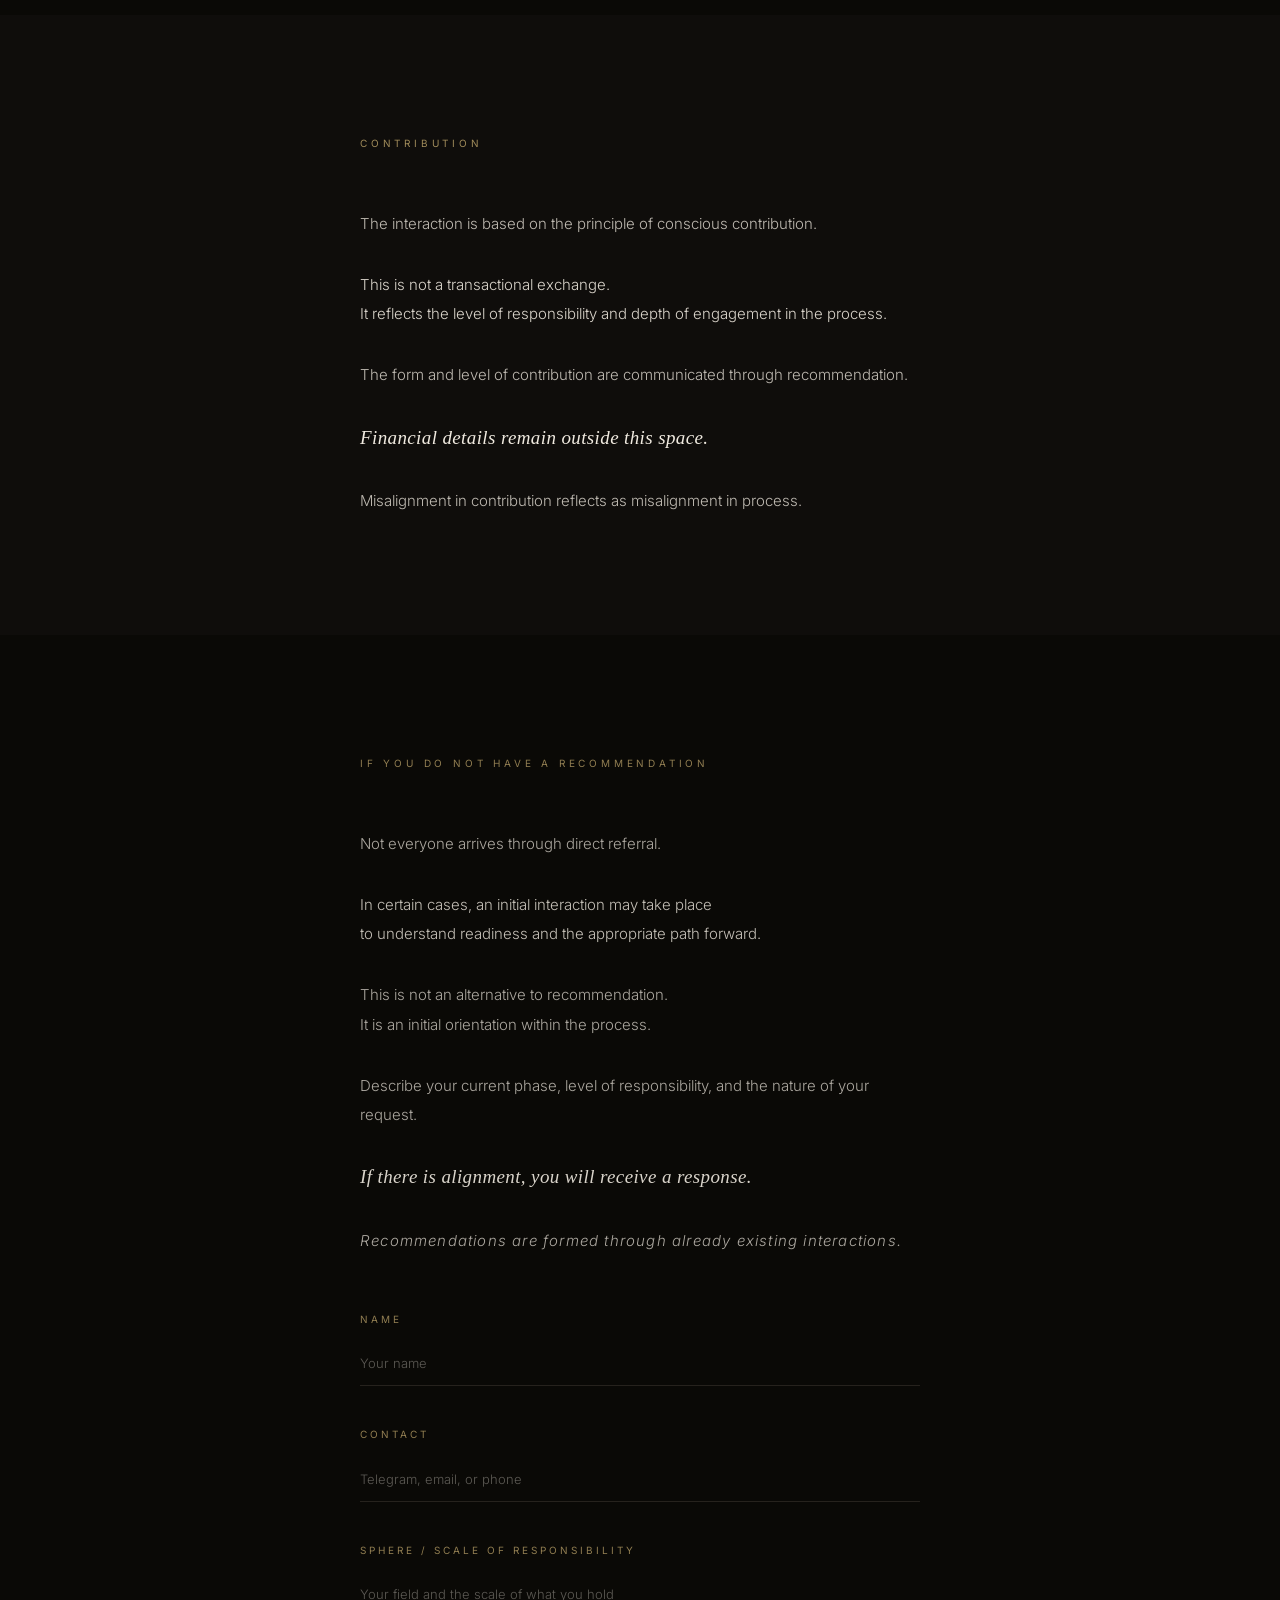
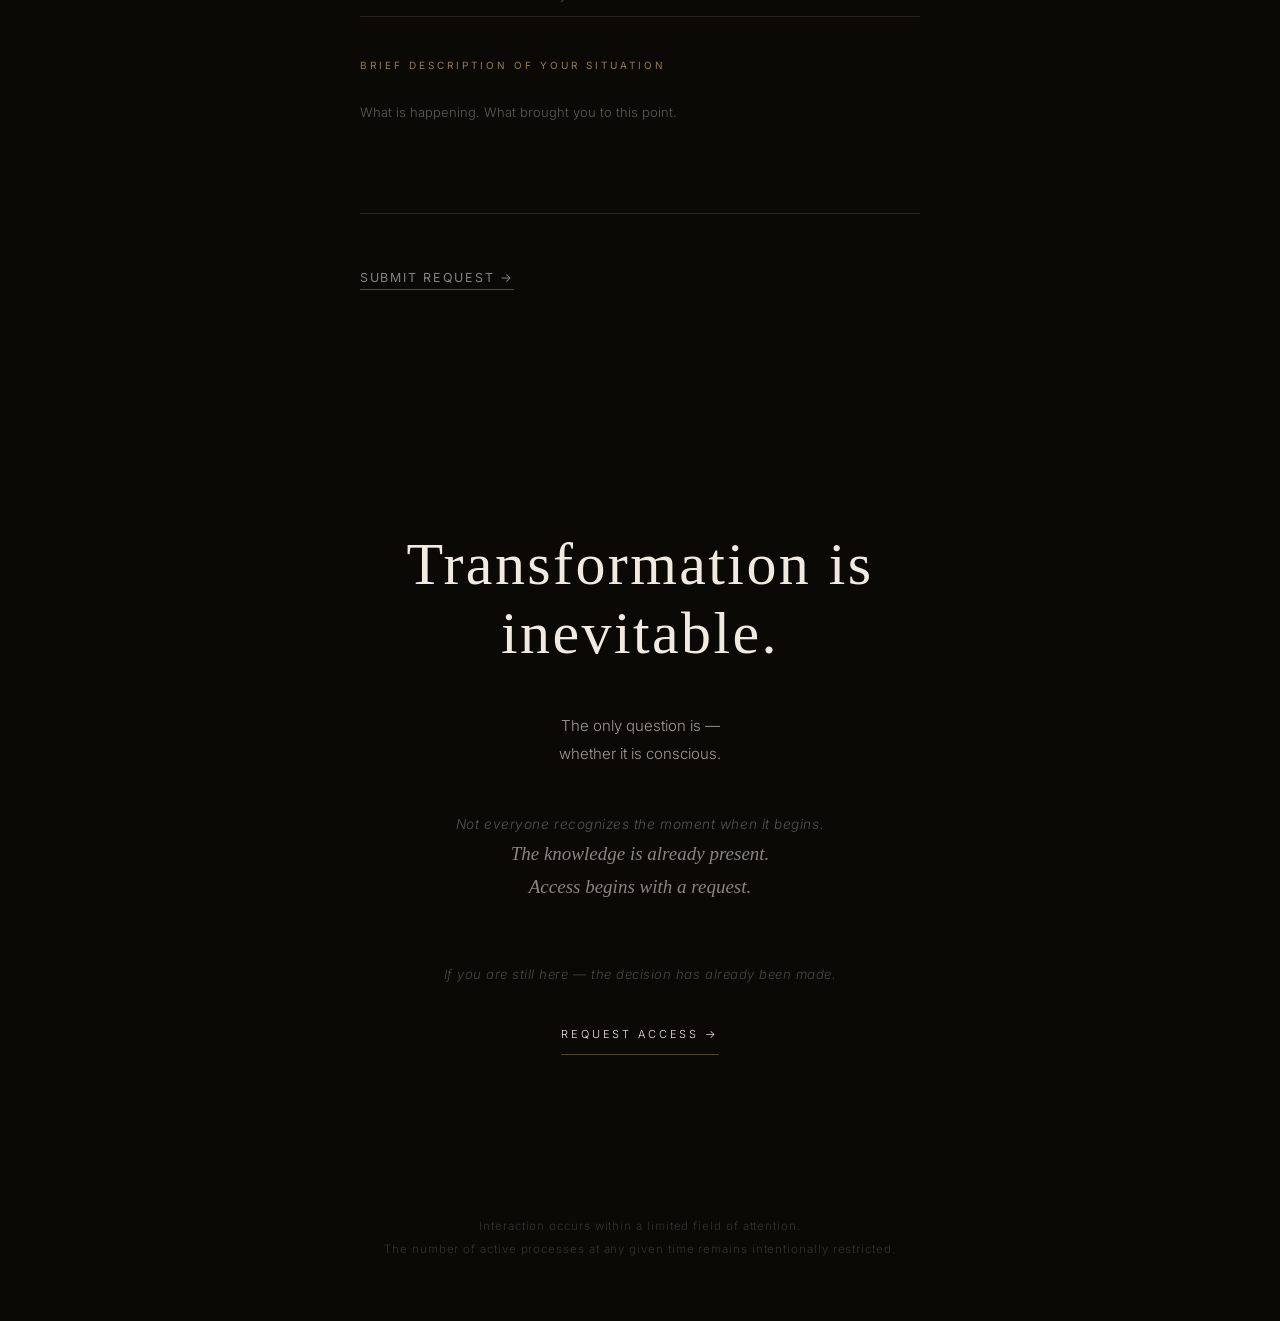
==== commit 71e78758: "Deploy Redesign_1 to root + add CNAME for atisaf.com" ====
--- a/index.html
+++ b/index.html
@@ -1,13 +1,46 @@
 <!DOCTYPE html>
-<html lang="ru">
+<html lang="en">
 <head>
     <meta charset="UTF-8">
     <meta name="viewport" content="width=device-width, initial-scale=1.0">
-    <meta name="description" content="Наставничество в работе с квантовым полем и полем Акаши. Квантовое сознание, трансформация личности, стратегическое наставничество. Вход по рекомендации.">
-    <meta name="keywords" content="квантовое поле, поле Акаши, духовное наставничество, квантовое сознание, трансформация личности, работа с квантовой информацией">
-    <meta property="og:title" content="Атисаф — Работа с квантовым полем">
-    <meta property="og:description" content="Наставничество во взаимодействии с квантовым полем. Доступ к информации, которая меняет траекторию жизни. Вход по рекомендации.">
-    <title>Атисаф — Работа с квантовым полем. Наставничество.</title>
+    <meta name="description" content="Mentorship in working with the quantum field and Akashic field. A private space for those ready for irreversible shifts in perception, decision-making, and life direction.">
+    <meta name="keywords" content="quantum field mentorship, Akashic field, consciousness transformation, decision-making, perception, leadership">
+    <meta property="og:title" content="Mentorship in the Quantum Field">
+    <meta property="og:description" content="A private space for working with perception, decision-making, and the deeper structure of reality.">
+    <meta property="og:type" content="website">
+    <meta property="og:url" content="https://atisaf.com/">
+    <meta property="og:image" content="og-image-en.png">
+    <meta property="og:image:width" content="1200">
+    <meta property="og:image:height" content="630">
+    <meta name="twitter:card" content="summary_large_image">
+    <meta name="twitter:image" content="og-image-en.png">
+    <title>Quantum Field Mentorship | Akashic Records &amp; Consciousness Work</title>
+    <script type="application/ld+json">
+    {
+      "@context": "https://schema.org",
+      "@type": "Person",
+      "name": "Atisaf",
+      "description": "Mentorship in the quantum field and Akashic field, focused on consciousness transformation, perception, and decision-making.",
+      "url": "https://atisaf.com/",
+      "knowsAbout": ["Quantum Field","Akashic Records","Consciousness Transformation","Decision-Making","Perception","Leadership Development"],
+      "offers": {
+        "@type": "Service",
+        "name": "Quantum Field Mentorship",
+        "description": "Private mentorship for individuals working with perception, decision-making, and the deeper structure of reality."
+      }
+    }
+    </script>
+    <script type="application/ld+json">
+    {
+      "@context": "https://schema.org",
+      "@type": "Service",
+      "name": "Quantum Field Mentorship",
+      "provider": { "@type": "Person", "name": "Atisaf" },
+      "areaServed": "Global",
+      "serviceType": "Private Mentorship",
+      "description": "Mentorship in the quantum field and Akashic field, focused on consciousness, perception, and strategic decision-making."
+    }
+    </script>
     <link rel="preconnect" href="https://fonts.googleapis.com">
     <link rel="preconnect" href="https://fonts.gstatic.com" crossorigin>
     <link href="https://fonts.googleapis.com/css2?family=Cormorant+Garant:ital,wght@0,300;0,400;1,300;1,400&family=Inter:wght@300;400&display=swap" rel="stylesheet">
@@ -15,20 +48,29 @@
 </head>
 <body>
 
+    <div class="lang-switcher">
+      <button class="lang-btn active" data-lang="en" onclick="applyLang('en')">EN</button>
+      <span class="lang-sep">|</span>
+      <button class="lang-btn" data-lang="ru" onclick="applyLang('ru')">RU</button>
+    </div>
+
     <!-- ══════════════════════════════════════
          СЕКЦИЯ 0: HERO
     ══════════════════════════════════════ -->
     <section id="hero">
         <canvas id="particles-canvas"></canvas>
         <div class="hero-inner">
-            <div class="hero-brand fade-in">АТИСАФ</div>
-            <div class="hero-tagline fade-in delay-1">Работа с квантовым полем. Наставничество.</div>
+            <div class="hero-brand fade-in" data-i18n="heroBrand">ATISAF</div>
+            <h1 style="position:absolute;width:1px;height:1px;overflow:hidden;opacity:0;pointer-events:none;">
+              Mentorship in the Quantum Field, Akashic Records, and Consciousness Transformation
+            </h1>
+            <div class="hero-tagline fade-in delay-1" data-i18n="heroTagline">Mentorship in working with the quantum field, the Akashic field, and processes of consciousness transformation.</div>
             <div class="hero-body fade-in delay-2">
-                <p>Это не помощь и не сопровождение.</p>
-                <p>Это доступ к информации квантового поля и поля Акаши,<br>которая меняет траекторию жизни.</p>
-                <p class="hero-key">Знание необратимо.</p>
-            </div>
-            <a href="#recommendation" class="btn-cta fade-in delay-3">Запросить допуск →</a>
+                <p data-i18n="heroBody1">This is not therapy.<br>And not a conventional path of personal development.</p>
+                <p data-i18n="heroBody2">It is a guided interaction with a field that reshapes perception, decision-making, and the scale of your presence in the world.</p>
+                <p class="hero-key" data-i18n="heroKey">The knowledge accessed here is <em>not reversible</em>.</p>
+            </div>
+            <a href="#recommendation" class="btn-cta fade-in delay-3" data-i18n="heroCta">Request access →</a>
         </div>
     </section>
 
@@ -38,18 +80,64 @@
     <section class="section" id="what">
         <div class="container">
             <div class="fade-in">
-                <div class="section-label">Что здесь происходит</div>
+                <h2 class="section-label" data-i18n="label1">What Happens Here</h2>
                 <div class="prose">
-                    <p>Это наставничество во взаимодействии с квантовым полем — уровнем реальности, где формируются причины событий, а не их последствия.</p>
-                    <p>Через работу с полем Акаши происходит считывание и перевод информации, выходящей за пределы линейного времени. Открывается доступ к вероятным вариантам развёртывания и точкам стратегического выбора.</p>
-                    <p class="stmt-pair">Это не психологическая поддержка и не духовная практика «для гармонии».<br>Это работа с глубинной структурой создаваемой реальности.</p>
-                    <p>В процессе трансформируется восприятие времени, ответственности и собственного масштаба. Скрытое становится явным. Разделение на прошлое, настоящее и будущее уступает месту моменту — источнику создания.</p>
-                    <p class="stmt-key">Эта работа не даёт утешения.<br>Она возвращает человека к роли со-творца.</p>
-                    <p class="stmt-key">Это не услуга.<br>Это допуск к знанию, которое требует зрелости.</p>
-                </div>
-            </div>
-        </div>
-    </section>
+                    <p data-i18n="s1p1">This is mentorship in working with the quantum field — a layer of reality where causes emerge before outcomes appear.</p>
+                    <p data-i18n="s1p2">Through engagement with the Akashic field, information beyond linear time can be accessed and interpreted.</p>
+                    <p data-i18n="s1p3">This reveals potential trajectories of development and moments of precise strategic choice.</p>
+                    <p class="stmt-pair" data-i18n="s1p4">This is not psychological support and not a practice for balance or comfort.</p>
+                    <p data-i18n="s1p5">It is work with the deeper structure of reality itself.</p>
+                    <p data-i18n="s1p6">In the process, perception of time, responsibility, and personal scale begins to shift.</p>
+                    <p data-i18n="s1p7">What was unseen becomes visible.<br>The division between past, present, and future gives way to the present moment as a point of creation.</p>
+                    <p data-i18n="s1practice">This work is applied in real-time decision environments, where timing and precision determine outcomes.</p>
+                    <p class="stmt-key" data-i18n="s1key1">This work does not aim to reassure.<br>It repositions the individual as an active participant in creation.</p>
+                    <p class="stmt-key" data-i18n="s1key2">Access is not a service.<br>It is an entry into knowledge that requires readiness.</p>
+                </div>
+            </div>
+        </div>
+    </section>
+
+    <!-- ══════════════════════════════════════
+         ОРИЕНТАЦИЯ (раскрывающийся блок)
+    ══════════════════════════════════════ -->
+    <section class="section orientation-section" id="orientation">
+      <div class="container">
+        <div class="orientation-block fade-in">
+
+          <button class="orientation-toggle" data-i18n="orientToggle">Orientation (optional)</button>
+
+          <div class="orientation-content">
+
+            <div class="orientation-text">
+              <p data-i18n="orient1"></p>
+              <p data-i18n="orient2"></p>
+              <p data-i18n="orient3"></p>
+              <p data-i18n="orient4"></p>
+            </div>
+
+            <button class="orientation-deeper-toggle" data-i18n="orientDeeperBtn">Deeper layer →</button>
+
+            <div class="orientation-deeper">
+              <p data-i18n="deeper1"></p>
+              <p data-i18n="deeper2"></p>
+              <p data-i18n="deeper3"></p>
+              <p data-i18n="deeper4"></p>
+              <p data-i18n="deeper5"></p>
+              <p data-i18n="deeper6"></p>
+              <div class="deeper-cta">
+                <p data-i18n="deeperCta"></p>
+                <a href="#recommendation" data-i18n="silentCta"></a>
+              </div>
+            </div>
+
+          </div>
+        </div>
+      </div>
+    </section>
+
+    <div class="section-bridge fade-in">
+      <p data-i18n="bridgeForWhom"></p>
+    </div>
 
     <!-- ══════════════════════════════════════
          СЕКЦИЯ 2: ДЛЯ КОГО
@@ -57,15 +145,19 @@
     <section class="section section-alt" id="for-whom">
         <div class="container">
             <div class="fade-in">
-                <div class="section-label">Для кого</div>
+                <h2 class="section-label" data-i18n="label2">Who This Is For</h2>
                 <div class="prose">
-                    <p class="stmt-pair">Это пространство не для ищущих утешение.<br>И не для тех, кто собирает впечатления.</p>
-                    <p>Это для тех, кто уже несёт ответственность — за решения, от которых зависят люди, структуры и процессы.</p>
-                    <p>Для предпринимателей, лидеров и создателей систем, чьи действия формируют среду, а не адаптируются к ней.</p>
-                    <p>Для людей в фазе перехода — когда прежний уровень понимания больше не соответствует масштабу задач.</p>
-                    <p class="stmt-pair">Здесь не работают из любопытства.<br>Здесь не ищут поддержки и не ждут разрешения.</p>
-                    <p>Этот человек уже силён. Он приходит не чтобы стать сильным — он приходит чтобы увидеть то, что прежняя конфигурация ещё не позволяет понять. Чтобы принять ответственность за знание, которое меняет всё вокруг.</p>
-                    <p class="stmt-key">Если вы ищете поддержку — это не сюда.<br>Если вы готовы к необратимости — можете подать запрос.</p>
+                    <p class="stmt-pair" data-i18n="s2p1">This space is not for those seeking comfort.<br>And not for those collecting experiences.</p>
+                    <p data-i18n="s2p2">It is for individuals who already carry responsibility — for decisions that influence people, systems, and outcomes.</p>
+                    <p data-i18n="s2p3">For entrepreneurs, leaders, and system-builders whose actions shape environments rather than adapt to them.</p>
+                    <p data-i18n="s2stakes">Often operating in environments where decisions carry non-linear consequences.</p>
+                    <p data-i18n="s2p4">For those in a transition phase — when previous ways of understanding no longer match the scale of what is unfolding.</p>
+                    <p class="stmt-pair" data-i18n="s2p5">This is not a place for curiosity alone.<br>Not a place to seek support or permission.</p>
+                    <p data-i18n="s2p6">The person who comes here is already strong. They do not come to become stronger — but to access what lies beyond their current perception.</p>
+                    <p class="stmt-key" data-i18n="s2key">If you are looking for support, this is not the place.<br>If you are open to irreversible change, you may request access.</p>
+                </div>
+                <div class="silent-cta fade-in">
+                  <a href="#recommendation" data-i18n="silentCta"></a>
                 </div>
             </div>
         </div>
@@ -77,17 +169,22 @@
     <section class="section" id="depth">
         <div class="container">
             <div class="fade-in">
-                <div class="section-label">Глубина знания</div>
+                <h2 class="section-label" data-i18n="label3">Depth of Knowledge</h2>
                 <div class="prose">
-                    <p>Информация, полученная в работе с квантовым полем, не вписывается в прежнюю картину мира. Она разрушает её.</p>
-                    <p class="stmt-triple">Время начинает течь иначе.<br>Люди и ситуации считываются иначе.<br>Решения принимаются иначе.</p>
-                    <p>Окружение меняется не по воле, а как неизбежное следствие новой конфигурации. Процессы ускоряются. Масштаб влияния растёт геометрически.</p>
-                    <p class="stmt-pair">Это не работа над собой.<br>Это доступ к знанию, которое не подлежит возврату и меняет жизнь, окружение и саму ткань реальности.</p>
-                    <p class="stmt-key">Доступ к квантовому полю — не привилегия.<br>Это точка невозврата.</p>
-                </div>
-            </div>
-        </div>
-    </section>
+                    <p data-i18n="s3p1">The information accessed through the quantum field does not integrate into an existing worldview. It transforms it.</p>
+                    <p class="stmt-triple" data-i18n="s3triple">Time is perceived differently.<br>People and situations are understood differently.<br>Decisions are made from a different level of clarity.</p>
+                    <p data-i18n="s3p2">The environment begins to shift — not by force, but as a natural consequence of a new internal configuration.</p>
+                    <p data-i18n="s3p3">Processes accelerate. The scale of influence expands.</p>
+                    <p class="stmt-pair" data-i18n="s3p4">This is not self-improvement.<br>It is access to knowledge that changes perception, life direction, and the structure through which reality is experienced.</p>
+                    <p class="stmt-key" data-i18n="s3key">Access to the quantum field is not a privilege.<br>It is a <em>point of no return</em>, recognized only after it has been crossed.</p>
+                </div>
+            </div>
+        </div>
+    </section>
+
+    <div class="section-bridge fade-in">
+      <p data-i18n="bridgeAfterDepth"></p>
+    </div>
 
     <!-- ══════════════════════════════════════
          СЕКЦИЯ 4: ФОРМАТЫ ВЗАИМОДЕЙСТВИЯ
@@ -95,22 +192,22 @@
     <section class="section section-alt" id="formats">
         <div class="container">
             <div class="fade-in">
-                <div class="section-label">Форматы взаимодействия</div>
+                <h2 class="section-label" data-i18n="label4">Formats of Interaction</h2>
                 <div class="formats-list">
                     <div class="format-item">
-                        <div class="format-name">Индивидуальное наставничество</div>
-                        <div class="format-desc">Ежемесячное сопровождение с ежедневным доступом к наставнику. Полное погружение в личное поле, сопровождение в процессах трансформации восприятия и перестройки конфигурации жизни.</div>
+                        <h3 class="format-name" data-i18n="format1name">Individual Mentorship</h3>
+                        <div class="format-desc" data-i18n="format1desc">Ongoing monthly guidance with direct access. Deep immersion into your personal field, with support in transforming perception and reconfiguring life structure.</div>
                     </div>
                     <div class="format-item">
-                        <div class="format-name">Закрытые групповые погружения</div>
-                        <div class="format-desc">Работа с коллективным полем, синхронизация участников, углубление понимания вероятных линий развития и точек стратегического выбора.</div>
+                        <h3 class="format-name" data-i18n="format2name">Closed Group Immersions</h3>
+                        <div class="format-desc" data-i18n="format2desc">Work within a shared field. Alignment of participants and deeper awareness of possible trajectories and strategic choices.</div>
                     </div>
                     <div class="format-item">
-                        <div class="format-name">Персональные сессии</div>
-                        <div class="format-desc">Считывание и перевод информации из поля Акаши, работа с квантовыми структурами реальности.</div>
-                    </div>
-                </div>
-                <p class="formats-note">Доступ предоставляется по рекомендации и зрелости участника.</p>
+                        <h3 class="format-name" data-i18n="format3name">Private Sessions</h3>
+                        <div class="format-desc" data-i18n="format3desc">Accessing and translating information from the Akashic field, working with underlying patterns of reality.</div>
+                    </div>
+                </div>
+                <p class="formats-note" data-i18n="formatsNote">Access is offered based on recommendation and readiness.</p>
             </div>
         </div>
     </section>
@@ -121,36 +218,37 @@
     <section class="section" id="recommendation">
         <div class="container">
             <div class="fade-in">
-                <div class="section-label">Вход по рекомендации</div>
+                <h2 class="section-label" data-i18n="label5">Access by Recommendation</h2>
                 <div class="prose form-intro">
-                    <p>Взаимодействие возможно только по личной рекомендации.</p>
-                    <p class="stmt-pair">Это не формальность.<br>Рекомендующий подтверждает вашу зрелость и способность принять знание, которое необратимо меняет конфигурацию жизни и восприятия.<br>Ответственность за готовность полностью лежит на вас.</p>
+                    <p data-i18n="s5p1">Interaction takes place through personal recommendation.</p>
+                    <p class="stmt-pair" data-i18n="s5p2">This is not a formality.<br>The person recommending you confirms your readiness for knowledge that reshapes perception and direction.<br>Responsibility for readiness remains yours.</p>
+                    <p data-i18n="s5p3">Recommendations emerge through existing interactions, not by request.</p>
                 </div>
 
                 <form id="access-form" action="https://formspree.io/f/mlgwkkbw" method="POST">
                     <div class="field">
-                        <label for="name">Имя</label>
-                        <input type="text" id="name" name="name" placeholder="Ваше имя" required autocomplete="off">
-                    </div>
-                    <div class="field">
-                        <label for="contact">Контакт</label>
-                        <input type="text" id="contact" name="contact" placeholder="Telegram, email или телефон" required autocomplete="off">
-                    </div>
-                    <div class="field">
-                        <label for="recommender">Имя рекомендующего</label>
-                        <input type="text" id="recommender" name="recommender" placeholder="Кто вас рекомендовал" required autocomplete="off">
-                    </div>
-                    <div class="field">
-                        <label for="phase">Краткое описание текущей фазы жизни</label>
-                        <textarea id="phase" name="phase" rows="4" placeholder="Чем вы занимаетесь, что привело вас сюда" required></textarea>
+                        <label for="name" data-i18n-label="fieldName">Name</label>
+                        <input type="text" id="name" name="name" placeholder="Your name" data-i18n-placeholder="placeholderName" required autocomplete="off">
+                    </div>
+                    <div class="field">
+                        <label for="contact" data-i18n-label="fieldContact">Contact</label>
+                        <input type="text" id="contact" name="contact" placeholder="Telegram, email, or phone" data-i18n-placeholder="placeholderContact" required autocomplete="off">
+                    </div>
+                    <div class="field">
+                        <label for="recommender" data-i18n-label="fieldRecommender">Name of referring person</label>
+                        <input type="text" id="recommender" name="recommender" placeholder="Name of the person referring you" data-i18n-placeholder="placeholderRecommender" required autocomplete="off">
+                    </div>
+                    <div class="field">
+                        <label for="phase" data-i18n-label="fieldPhase">Current phase of life</label>
+                        <textarea id="phase" name="phase" rows="4" placeholder="Where you are now. What brought you here." data-i18n-placeholder="placeholderPhase" required></textarea>
                     </div>
                     <div class="field-submit">
-                        <button type="submit" class="btn-cta">Подать запрос на допуск →</button>
+                        <button type="submit" class="btn-cta" data-i18n="btnSubmit"><em>Request access</em> →</button>
                     </div>
                 </form>
 
                 <div id="form-success" class="form-success" style="display:none;">
-                    <p>Запрос принят.<br>Ответ будет направлен через рекомендующего.</p>
+                    <p data-i18n="formSuccess">Request received.<br>Further interaction depends on alignment and will follow where appropriate.</p>
                 </div>
             </div>
         </div>
@@ -162,13 +260,13 @@
     <section class="section section-alt" id="offering">
         <div class="container">
             <div class="fade-in">
-                <div class="section-label">Вклад</div>
+                <h2 class="section-label" data-i18n="label6">Contribution</h2>
                 <div class="prose">
-                    <p>Взаимодействие строится на принципе осознанного вклада.</p>
-                    <p class="stmt-pair">Это не оплата услуги.<br>Это энергетический эквивалент принятой ответственности.</p>
-                    <p>Размер вклада отражает глубину запроса и уровень вовлечённости в работу.</p>
-                    <p>Минимальные пороги участия и условия передаются через рекомендующего.</p>
-                    <p class="stmt-key">Финансовые детали — вне этого пространства.</p>
+                    <p data-i18n="s6p1">The interaction is based on the principle of conscious contribution.</p>
+                    <p class="stmt-pair" data-i18n="s6p2">This is not a transactional exchange.<br>It reflects the level of responsibility and depth of engagement in the process.</p>
+                    <p data-i18n="s6p3">The form and level of contribution are communicated through recommendation.</p>
+                    <p class="stmt-key" data-i18n="s6key">Financial details remain outside this space.</p>
+                    <p data-i18n="s6final">Misalignment in contribution reflects as misalignment in process.</p>
                 </div>
             </div>
         </div>
@@ -180,41 +278,41 @@
     <section class="section" id="no-recommendation">
         <div class="container">
             <div class="fade-in">
-                <div class="section-label">Если у вас нет рекомендации</div>
+                <h2 class="section-label" data-i18n="label7">If You Do Not Have a Recommendation</h2>
                 <div class="prose form-intro">
-                    <p>Не каждый приходит через прямую рекомендацию.</p>
-                    <p class="stmt-pair">В отдельных случаях возможно первичное взаимодействие,<br>позволяющее определить готовность и способ дальнейшего допуска.</p>
-                    <p>Это не альтернатива рекомендации.<br>Это предварительная ориентация в процессе.</p>
-                    <p>Опишите текущую фазу, уровень ответственности и причину запроса.</p>
-                    <p class="stmt-key">Если это пространство для вас — вы получите ответ.</p>
-                    <p class="orientation-note">Рекомендации формируются через уже существующие взаимодействия.</p>
+                    <p data-i18n="s7p1">Not everyone arrives through direct referral.</p>
+                    <p class="stmt-pair" data-i18n="s7p2">In certain cases, an initial interaction may take place<br>to understand readiness and the appropriate path forward.</p>
+                    <p data-i18n="s7p3">This is not an alternative to recommendation.<br>It is an initial orientation within the process.</p>
+                    <p data-i18n="s7p4">Describe your current phase, level of responsibility, and the nature of your request.</p>
+                    <p class="stmt-key" data-i18n="s7key">If there is alignment, you will receive a response.</p>
+                    <p class="orientation-note" data-i18n="s7note">Recommendations are formed through already existing interactions.</p>
                 </div>
 
                 <form id="orientation-form" action="https://formspree.io/f/mlgwkkbw" method="POST">
                     <input type="hidden" name="_subject" value="Запрос на ориентацию (без рекомендации)">
                     <div class="field">
-                        <label for="or-name">Имя</label>
-                        <input type="text" id="or-name" name="name" required autocomplete="off" placeholder="Ваше имя">
-                    </div>
-                    <div class="field">
-                        <label for="or-contact">Контакт</label>
-                        <input type="text" id="or-contact" name="contact" required autocomplete="off" placeholder="Telegram, email или телефон">
-                    </div>
-                    <div class="field">
-                        <label for="or-scope">Текущая сфера / масштаб ответственности</label>
-                        <input type="text" id="or-scope" name="scope" required autocomplete="off" placeholder="Чем вы занимаетесь, за что несёте ответственность">
-                    </div>
-                    <div class="field">
-                        <label for="or-situation">Краткое описание ситуации</label>
-                        <textarea id="or-situation" name="situation" rows="4" required placeholder="Что привело вас сюда. Что происходит в вашей жизни прямо сейчас."></textarea>
+                        <label for="or-name" data-i18n-label="fieldName">Name</label>
+                        <input type="text" id="or-name" name="name" required autocomplete="off" placeholder="Your name" data-i18n-placeholder="placeholderName">
+                    </div>
+                    <div class="field">
+                        <label for="or-contact" data-i18n-label="fieldContact">Contact</label>
+                        <input type="text" id="or-contact" name="contact" required autocomplete="off" placeholder="Telegram, email, or phone" data-i18n-placeholder="placeholderContact">
+                    </div>
+                    <div class="field">
+                        <label for="or-scope" data-i18n-label="fieldScope">Sphere / scale of responsibility</label>
+                        <input type="text" id="or-scope" name="scope" required autocomplete="off" placeholder="Your field and the scale of what you hold" data-i18n-placeholder="placeholderScope">
+                    </div>
+                    <div class="field">
+                        <label for="or-situation" data-i18n-label="fieldSituation">Brief description of your situation</label>
+                        <textarea id="or-situation" name="situation" rows="4" required placeholder="What is happening. What brought you to this point." data-i18n-placeholder="placeholderSituation"></textarea>
                     </div>
                     <div class="field-submit">
-                        <button type="submit" class="btn-orientation">Отправить запрос →</button>
+                        <button type="submit" class="btn-orientation" data-i18n="btnOrientation">Submit request →</button>
                     </div>
                 </form>
 
                 <div id="orientation-success" class="form-success" style="display:none;">
-                    <p>Запрос получен.<br>Если это пространство для вас — ответ придёт.</p>
+                    <p data-i18n="orientationSuccess">Your request has been received.<br>If there is alignment, you will hear back.</p>
                 </div>
             </div>
         </div>
@@ -225,13 +323,20 @@
     ══════════════════════════════════════ -->
     <section id="final">
         <div class="final-inner fade-in">
-            <p class="final-title">Трансформация неизбежна.</p>
-            <p class="final-sub">Вопрос только в том —<br>готовы ли вы принять её осознанно.</p>
-            <p class="final-note">Знание уже здесь.<br>Допуск — по запросу.</p>
-            <a href="#recommendation" class="btn-cta">Подать запрос на допуск →</a>
-        </div>
-    </section>
-
+            <p class="final-title" data-i18n="finalTitle">Transformation is inevitable.</p>
+            <p class="final-sub" data-i18n="finalSub">The only question is —<br>whether it is conscious.</p>
+            <p class="final-extra" data-i18n="finalExtra">Not everyone recognizes the moment when it begins.</p>
+            <p class="final-note" data-i18n="finalNote">The knowledge is already present.<br>Access begins with a request.</p>
+            <p class="final-signal fade-in" data-i18n="finalSignal"></p>
+            <a href="#recommendation" class="btn-cta" data-i18n="finalCta">Request access →</a>
+        </div>
+    </section>
+
+    <div class="authority-signal">
+      <p data-i18n="authorityLine1">Interaction occurs within a limited field of attention.</p>
+      <p data-i18n="authorityLine2">The number of active processes at any given time remains intentionally restricted.</p>
+    </div>
     <script src="main.js"></script>
+    <script src="i18n.js"></script>
 </body>
 </html>
--- a/style.css
+++ b/style.css
@@ -456,3 +456,245 @@
         font-size: 17px !important;
     }
 }
+
+/* ══════════════════════════════════════════════
+   LANGUAGE SWITCHER
+══════════════════════════════════════════════ */
+.lang-switcher {
+    position: fixed;
+    top: 28px;
+    right: 36px;
+    z-index: 100;
+    display: flex;
+    align-items: center;
+    gap: 6px;
+}
+.lang-btn {
+    background: none;
+    border: none;
+    color: rgba(255,255,255,0.3);
+    font-family: inherit;
+    font-size: 0.7em;
+    letter-spacing: 0.14em;
+    cursor: pointer;
+    padding: 0;
+    transition: color 0.3s;
+}
+.lang-btn:hover { color: rgba(255,255,255,0.7); }
+.lang-btn.active { color: rgba(255,255,255,0.75); }
+.lang-sep { color: rgba(255,255,255,0.15); font-size: 0.7em; }
+
+/* ══════════════════════════════════════════════
+   DEPTH SECTION NARROW
+══════════════════════════════════════════════ */
+#depth .container { max-width: 600px; margin: 0 auto; }
+
+/* ══════════════════════════════════════════════
+   FINAL EXTRA
+══════════════════════════════════════════════ */
+.final-extra {
+    font-size: 0.85em;
+    letter-spacing: 0.04em;
+    color: rgba(255,255,255,0.3);
+    margin-top: 1.5em;
+    font-style: italic;
+}
+
+/* ══════════════════════════════════════════════
+   AUTHORITY SIGNAL
+══════════════════════════════════════════════ */
+.authority-signal {
+    text-align: center;
+    padding: 40px 24px 60px;
+    opacity: 0.18;
+    font-size: 0.72em;
+    letter-spacing: 0.08em;
+    line-height: 2;
+}
+
+/* ══════════════════════════════════════════════
+   ORIENTATION BLOCK
+══════════════════════════════════════════════ */
+.orientation-section { padding: 60px 0; }
+
+.orientation-toggle,
+.orientation-deeper-toggle {
+    background: none;
+    border: none;
+    color: rgba(255,255,255,0.3);
+    font-family: inherit;
+    font-size: 0.72em;
+    letter-spacing: 0.14em;
+    text-transform: uppercase;
+    cursor: pointer;
+    padding: 0;
+    display: block;
+    transition: color 0.3s;
+}
+
+.orientation-toggle:hover,
+.orientation-deeper-toggle:hover {
+    color: rgba(255,255,255,0.6);
+}
+
+.orientation-content {
+    max-height: 0;
+    overflow: hidden;
+    opacity: 0;
+    transition: max-height 0.7s ease, opacity 0.5s ease;
+}
+
+.orientation-block.open .orientation-content {
+    max-height: 2000px;
+    opacity: 1;
+}
+
+.orientation-text p {
+    color: rgba(255,255,255,0.45);
+    font-size: 0.92em;
+    line-height: 2;
+    margin: 20px 0;
+    letter-spacing: 0.02em;
+}
+
+.orientation-deeper-toggle {
+    margin-top: 32px;
+    margin-bottom: 0;
+    color: rgba(255,255,255,0.2);
+}
+
+.orientation-deeper {
+    max-height: 0;
+    overflow: hidden;
+    opacity: 0;
+    transition: max-height 0.8s ease, opacity 0.6s ease;
+    margin-top: 0;
+}
+
+.orientation-deeper.open {
+    max-height: 2000px;
+    opacity: 1;
+    margin-top: 32px;
+}
+
+.orientation-deeper p {
+    color: rgba(168,168,179,0.7);
+    font-size: 0.86em;
+    line-height: 2.1;
+    margin: 18px 0;
+    letter-spacing: 0.02em;
+}
+
+/* ══════════════════════════════════════════════
+   MICRO-BRIDGES & SILENT CTAs
+══════════════════════════════════════════════ */
+.section-bridge {
+    text-align: center;
+    padding: 20px 24px 0;
+}
+
+.section-bridge p {
+    color: rgba(255,255,255,0.22);
+    font-size: 0.8em;
+    letter-spacing: 0.1em;
+    font-style: italic;
+    line-height: 1.8;
+}
+
+.silent-cta {
+    text-align: center;
+    padding: 40px 0 0;
+}
+
+.silent-cta a,
+.deeper-cta a {
+    color: rgba(255,255,255,0.2);
+    text-decoration: none;
+    font-size: 0.72em;
+    letter-spacing: 0.18em;
+    text-transform: uppercase;
+    border-bottom: 1px solid rgba(255,255,255,0.1);
+    padding-bottom: 2px;
+    transition: color 0.3s, border-color 0.3s;
+}
+
+.silent-cta a:hover,
+.deeper-cta a:hover {
+    color: rgba(255,255,255,0.5);
+    border-color: rgba(255,255,255,0.3);
+}
+
+.deeper-cta {
+    margin-top: 32px;
+    padding-top: 24px;
+    border-top: 1px solid rgba(255,255,255,0.05);
+    text-align: center;
+}
+
+.deeper-cta p {
+    color: rgba(255,255,255,0.25);
+    font-size: 0.82em;
+    font-style: italic;
+    margin-bottom: 16px;
+    letter-spacing: 0.03em;
+    line-height: 1.8;
+}
+
+.final-signal {
+    color: rgba(255,255,255,0.25);
+    font-size: 0.82em;
+    font-style: italic;
+    letter-spacing: 0.04em;
+    margin-bottom: 32px;
+}
+
+/* ══════════════════════════════════════════════
+   UX MESSAGE (behavioural triggers)
+══════════════════════════════════════════════ */
+.ux-message {
+    position: fixed;
+    bottom: 36px;
+    left: 36px;
+    max-width: 300px;
+    background: rgba(8,8,10,0.92);
+    border: 1px solid rgba(255,255,255,0.07);
+    padding: 18px 22px;
+    color: rgba(255,255,255,0.55);
+    font-size: 0.78em;
+    line-height: 1.75;
+    letter-spacing: 0.03em;
+    opacity: 0;
+    transform: translateY(12px);
+    transition: opacity 0.5s ease, transform 0.5s ease;
+    z-index: 200;
+    pointer-events: auto;
+}
+
+.ux-message.visible {
+    opacity: 1;
+    transform: translateY(0);
+}
+
+.ux-message p { margin: 0 0 8px; }
+
+.ux-message a {
+    color: rgba(255,255,255,0.35);
+    text-decoration: none;
+    font-size: 0.9em;
+    letter-spacing: 0.12em;
+    text-transform: uppercase;
+    border-bottom: 1px solid rgba(255,255,255,0.15);
+    padding-bottom: 1px;
+    transition: color 0.3s;
+}
+
+.ux-message a:hover { color: rgba(255,255,255,0.7); }
+
+@media (max-width: 640px) {
+    .ux-message {
+        left: 16px;
+        right: 16px;
+        max-width: none;
+        bottom: 20px;
+    }
+}
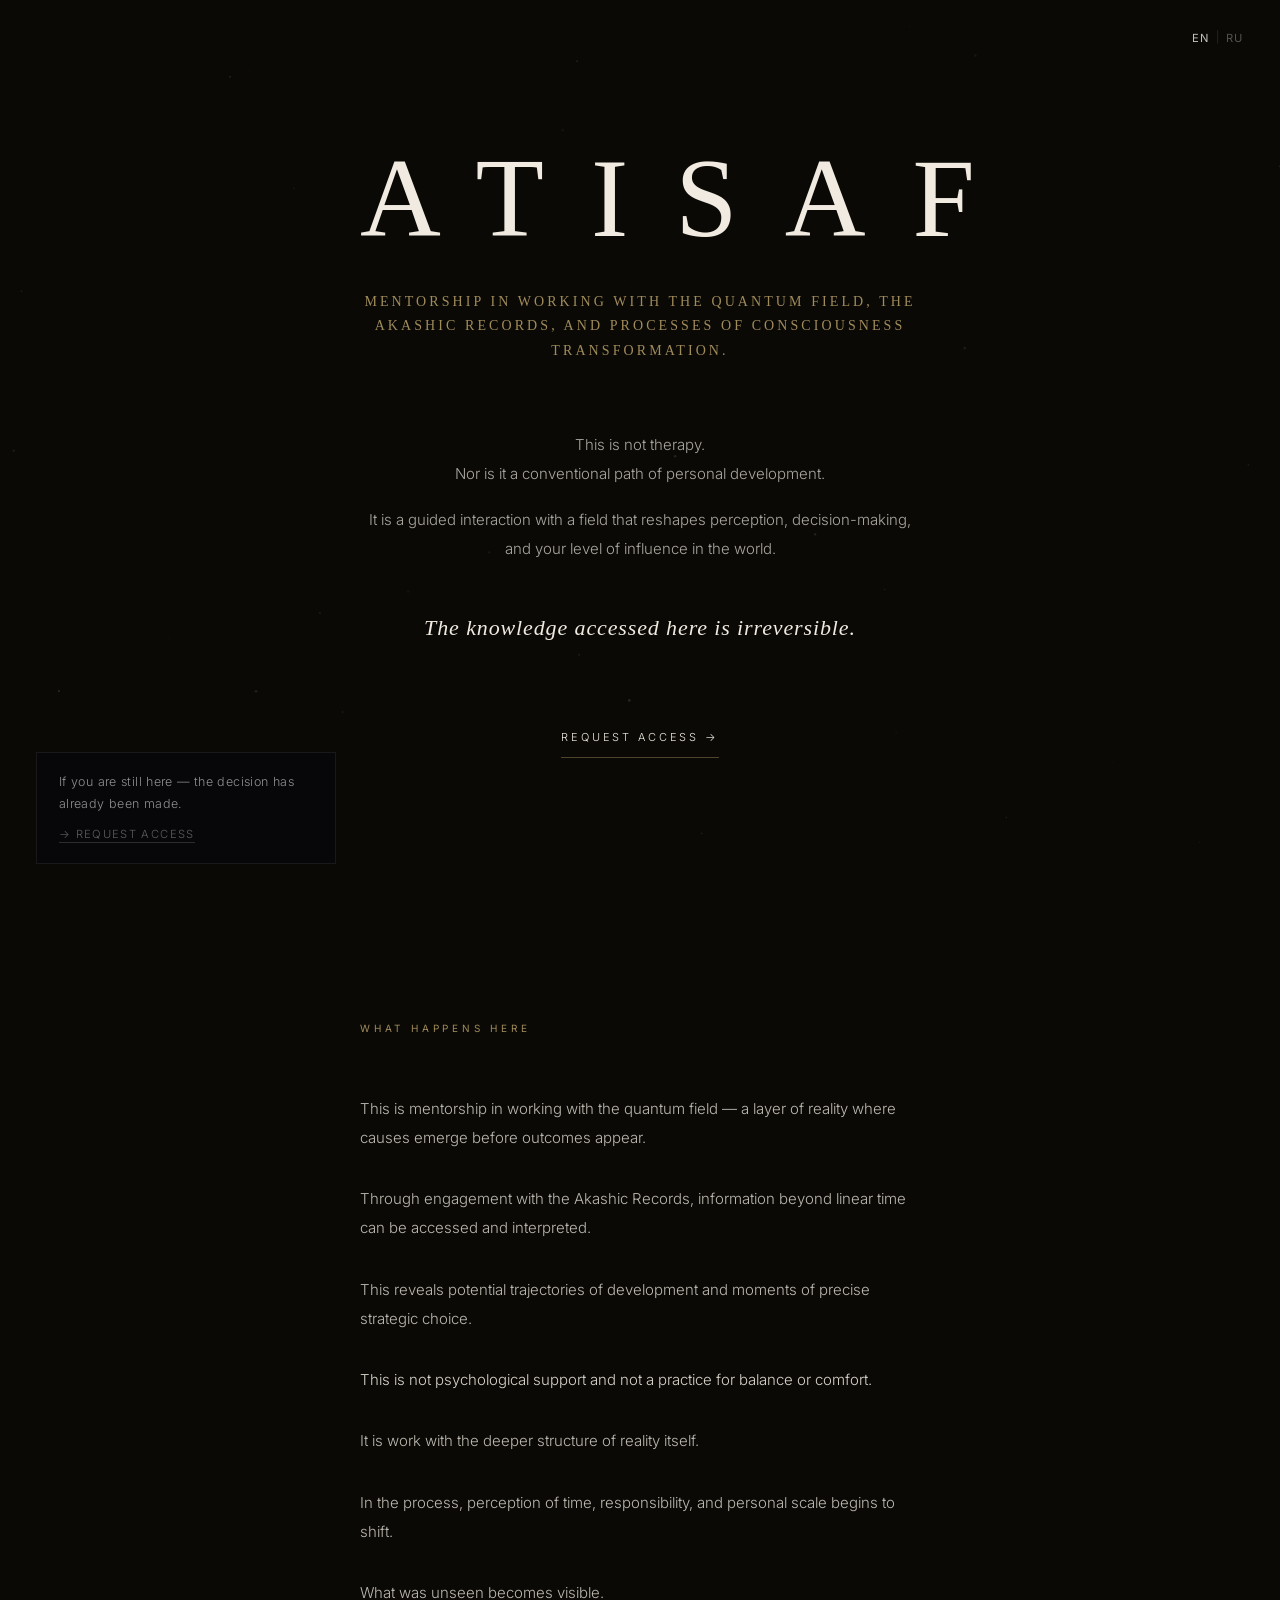
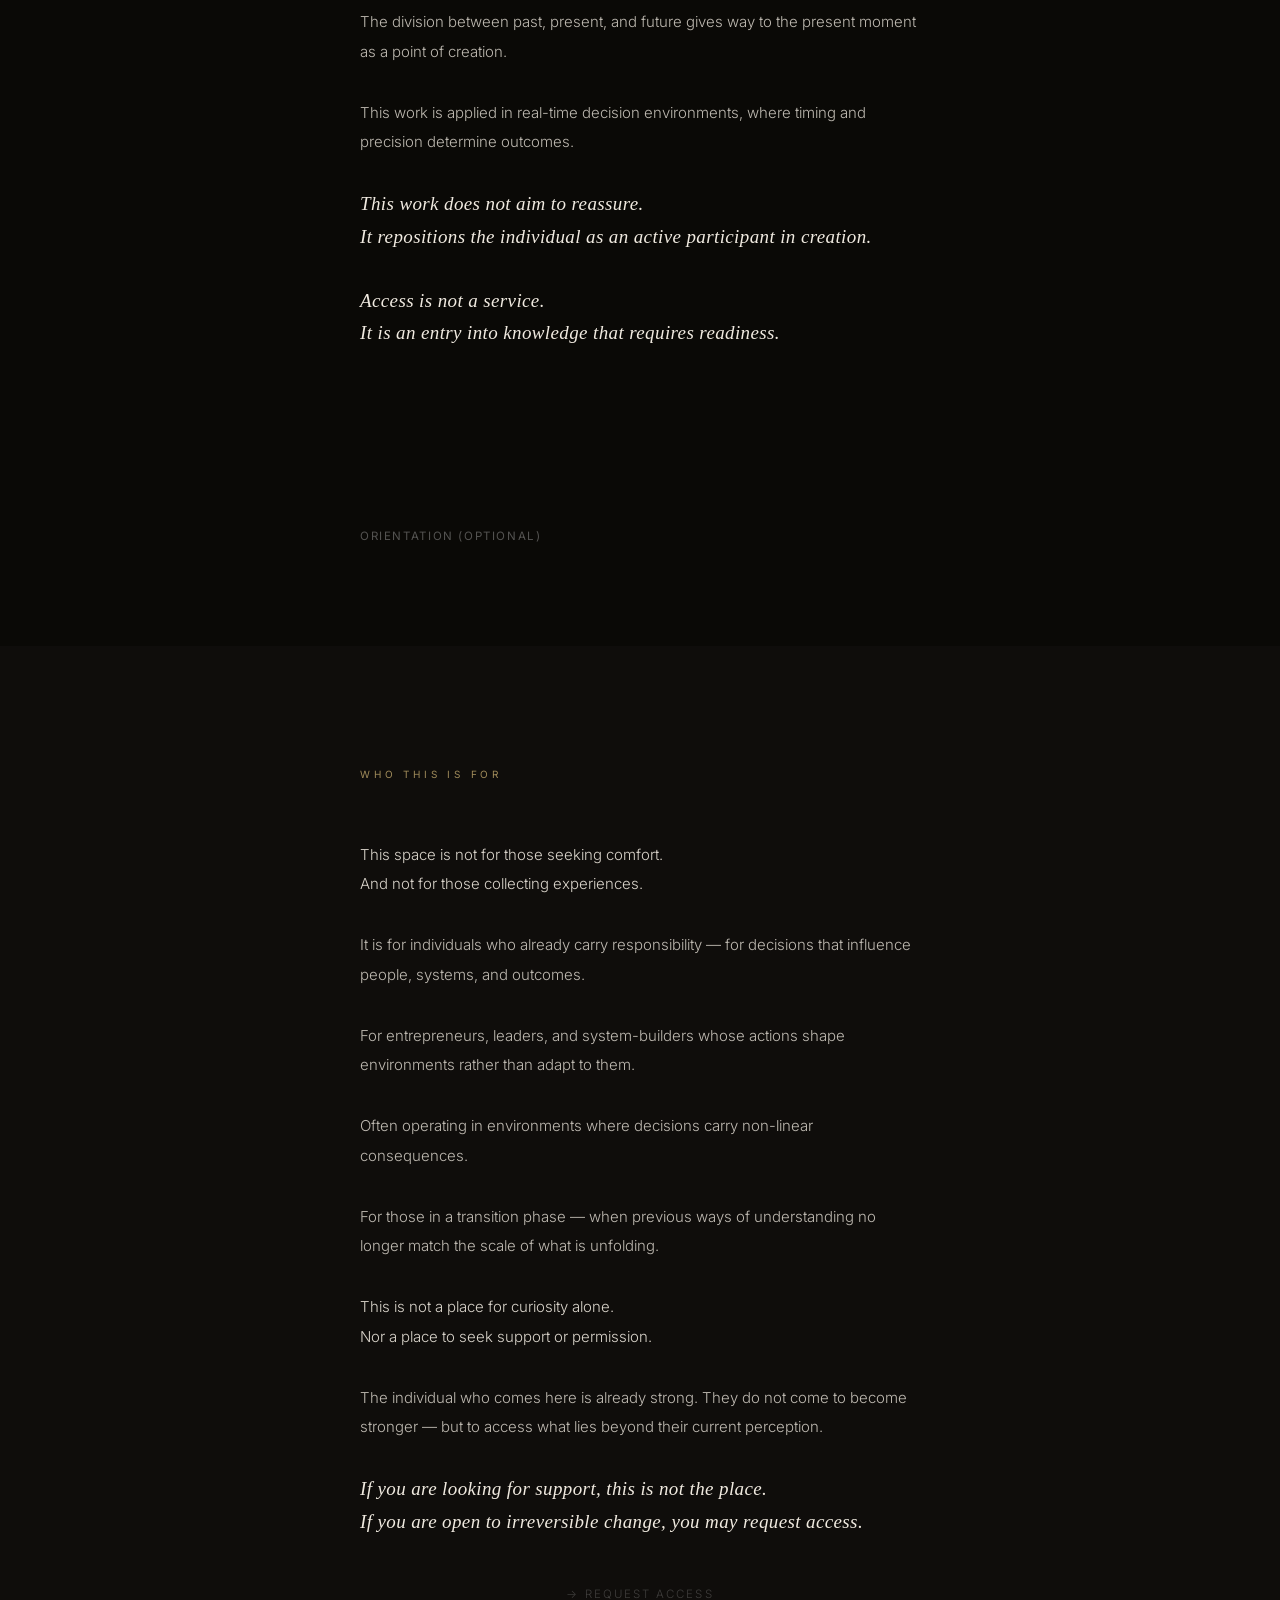
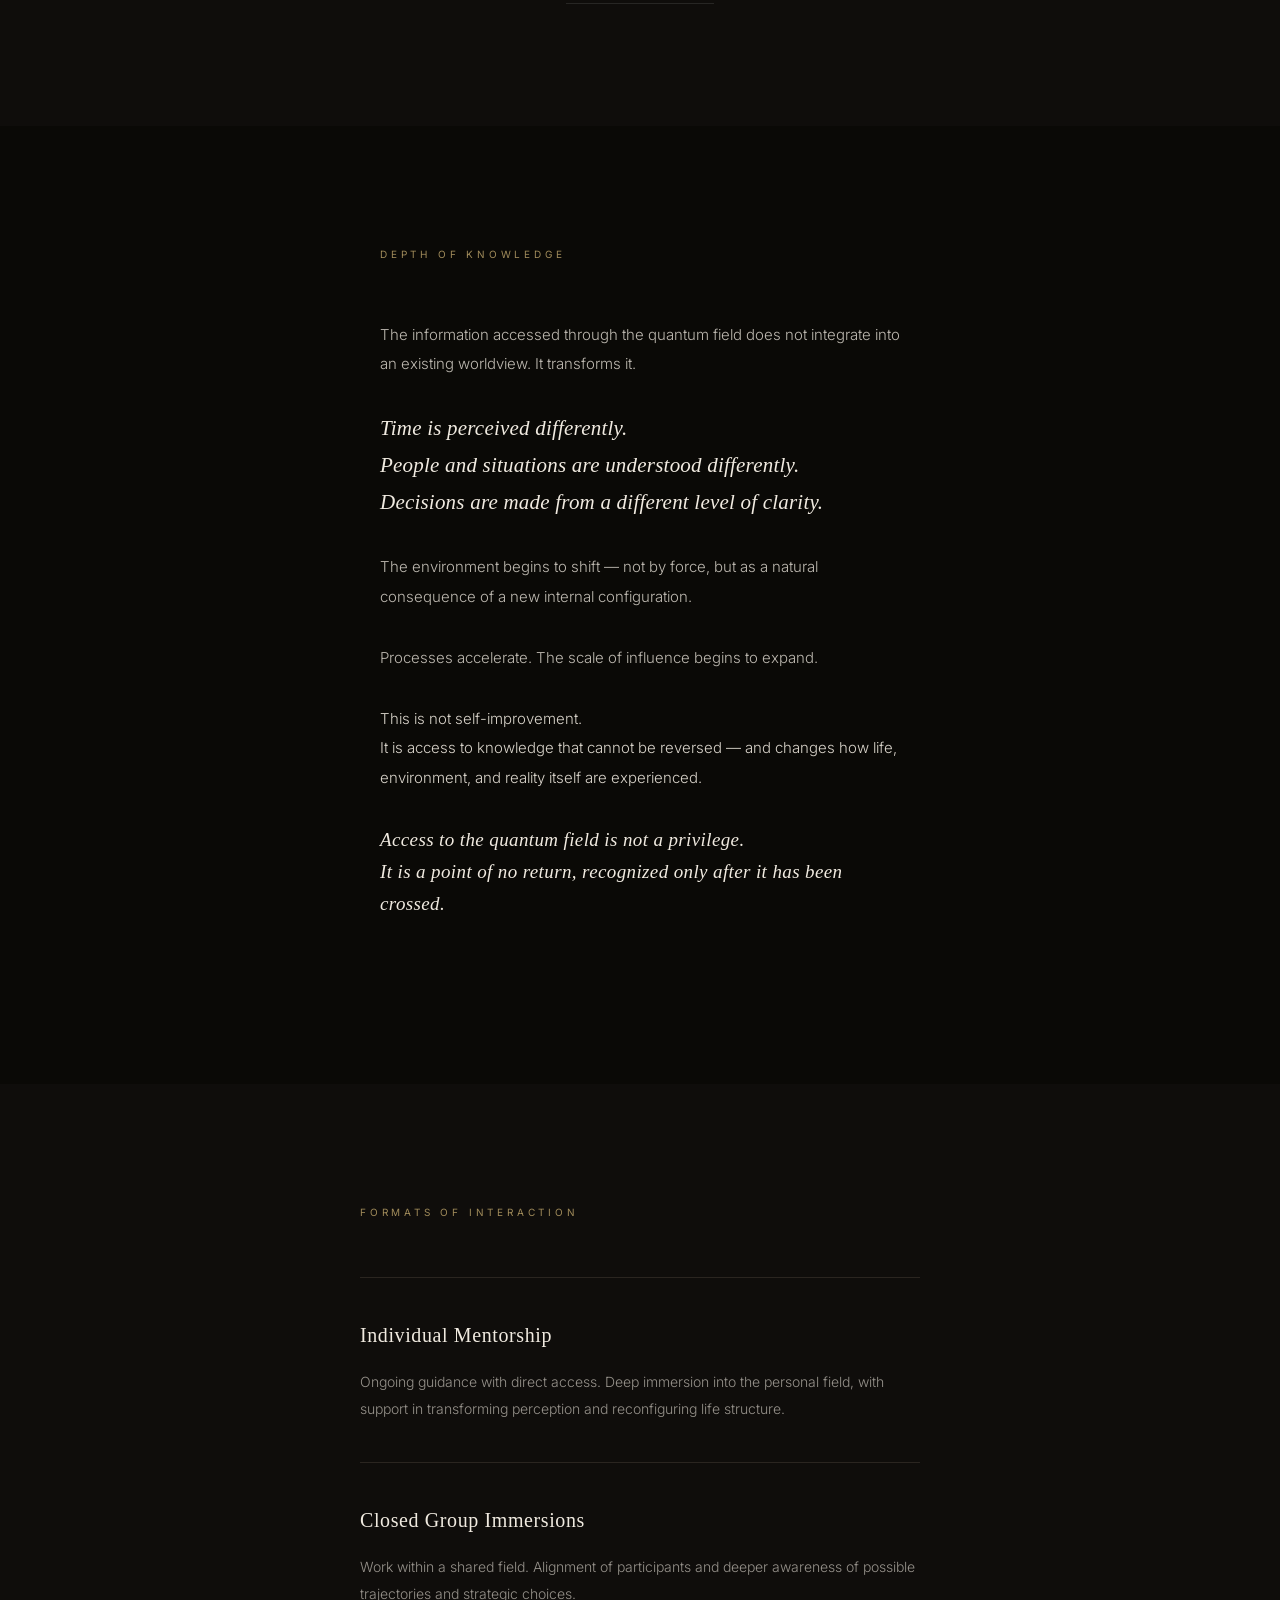
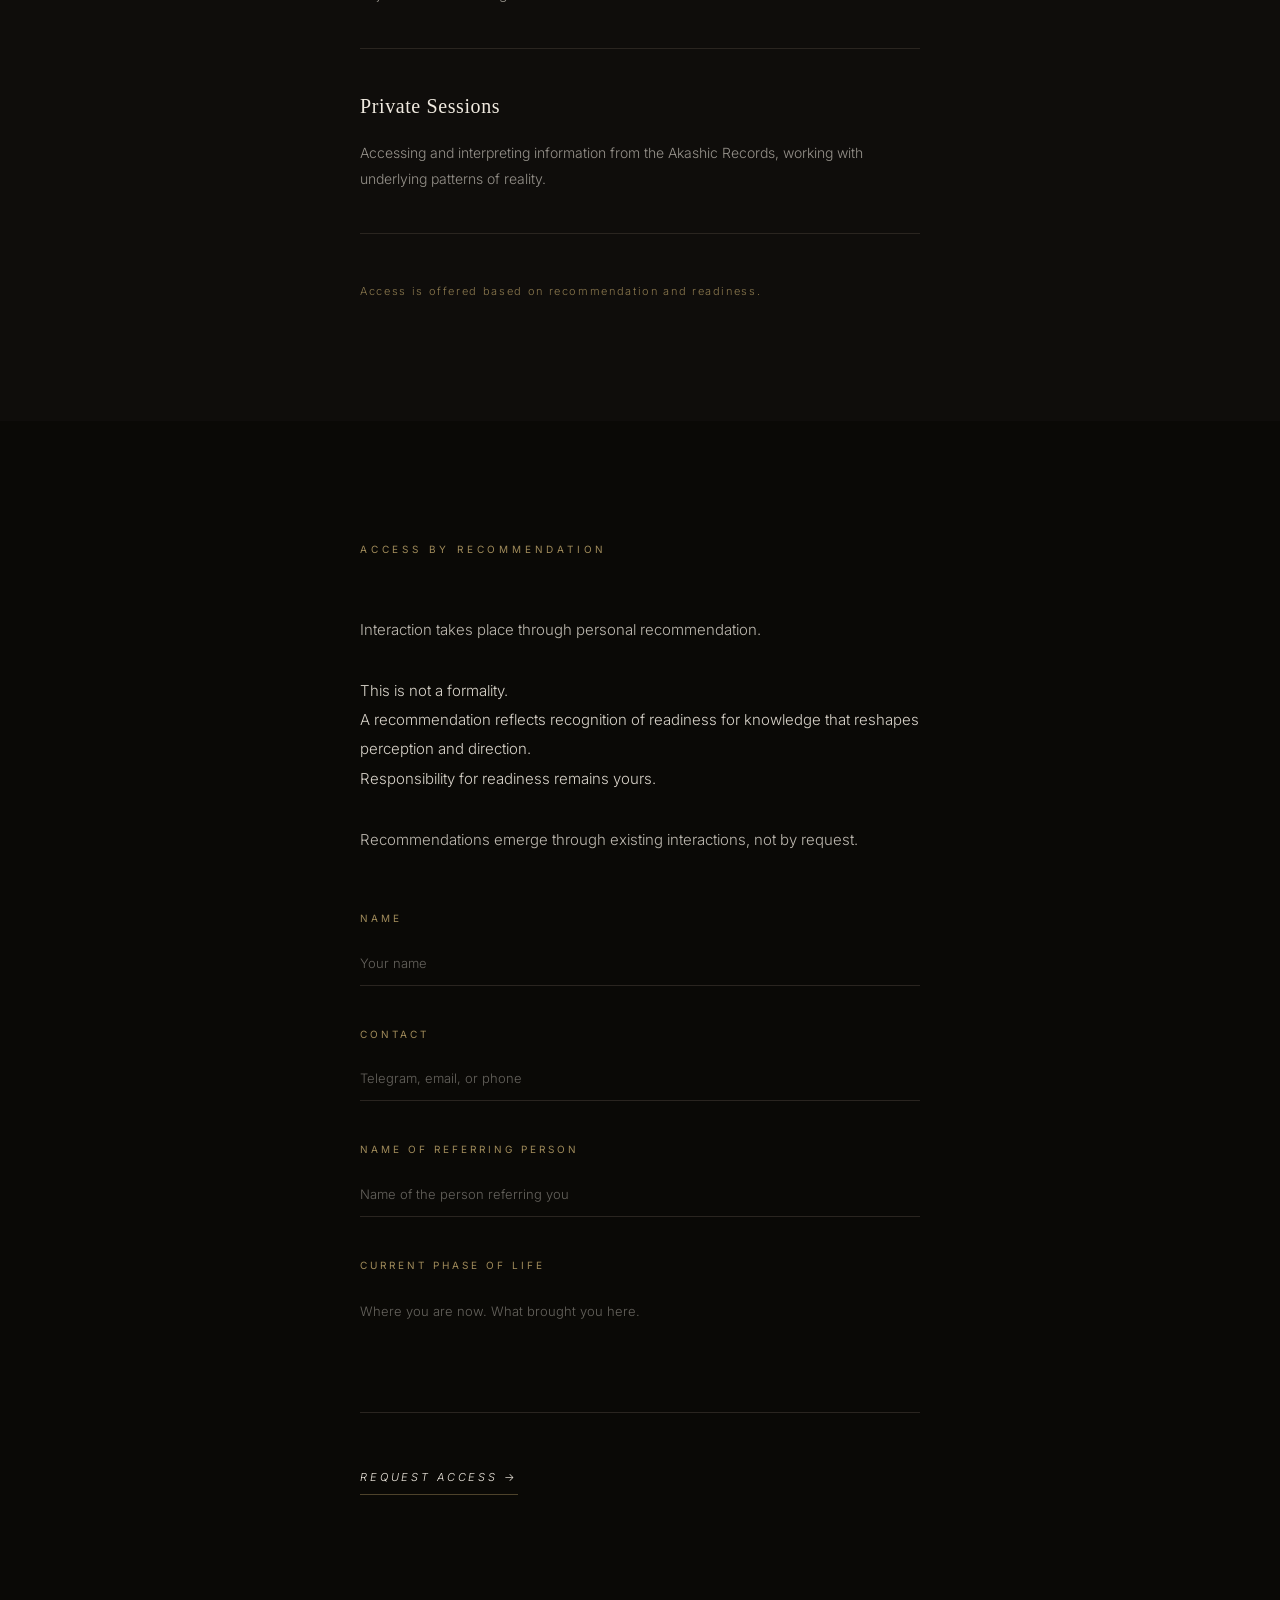
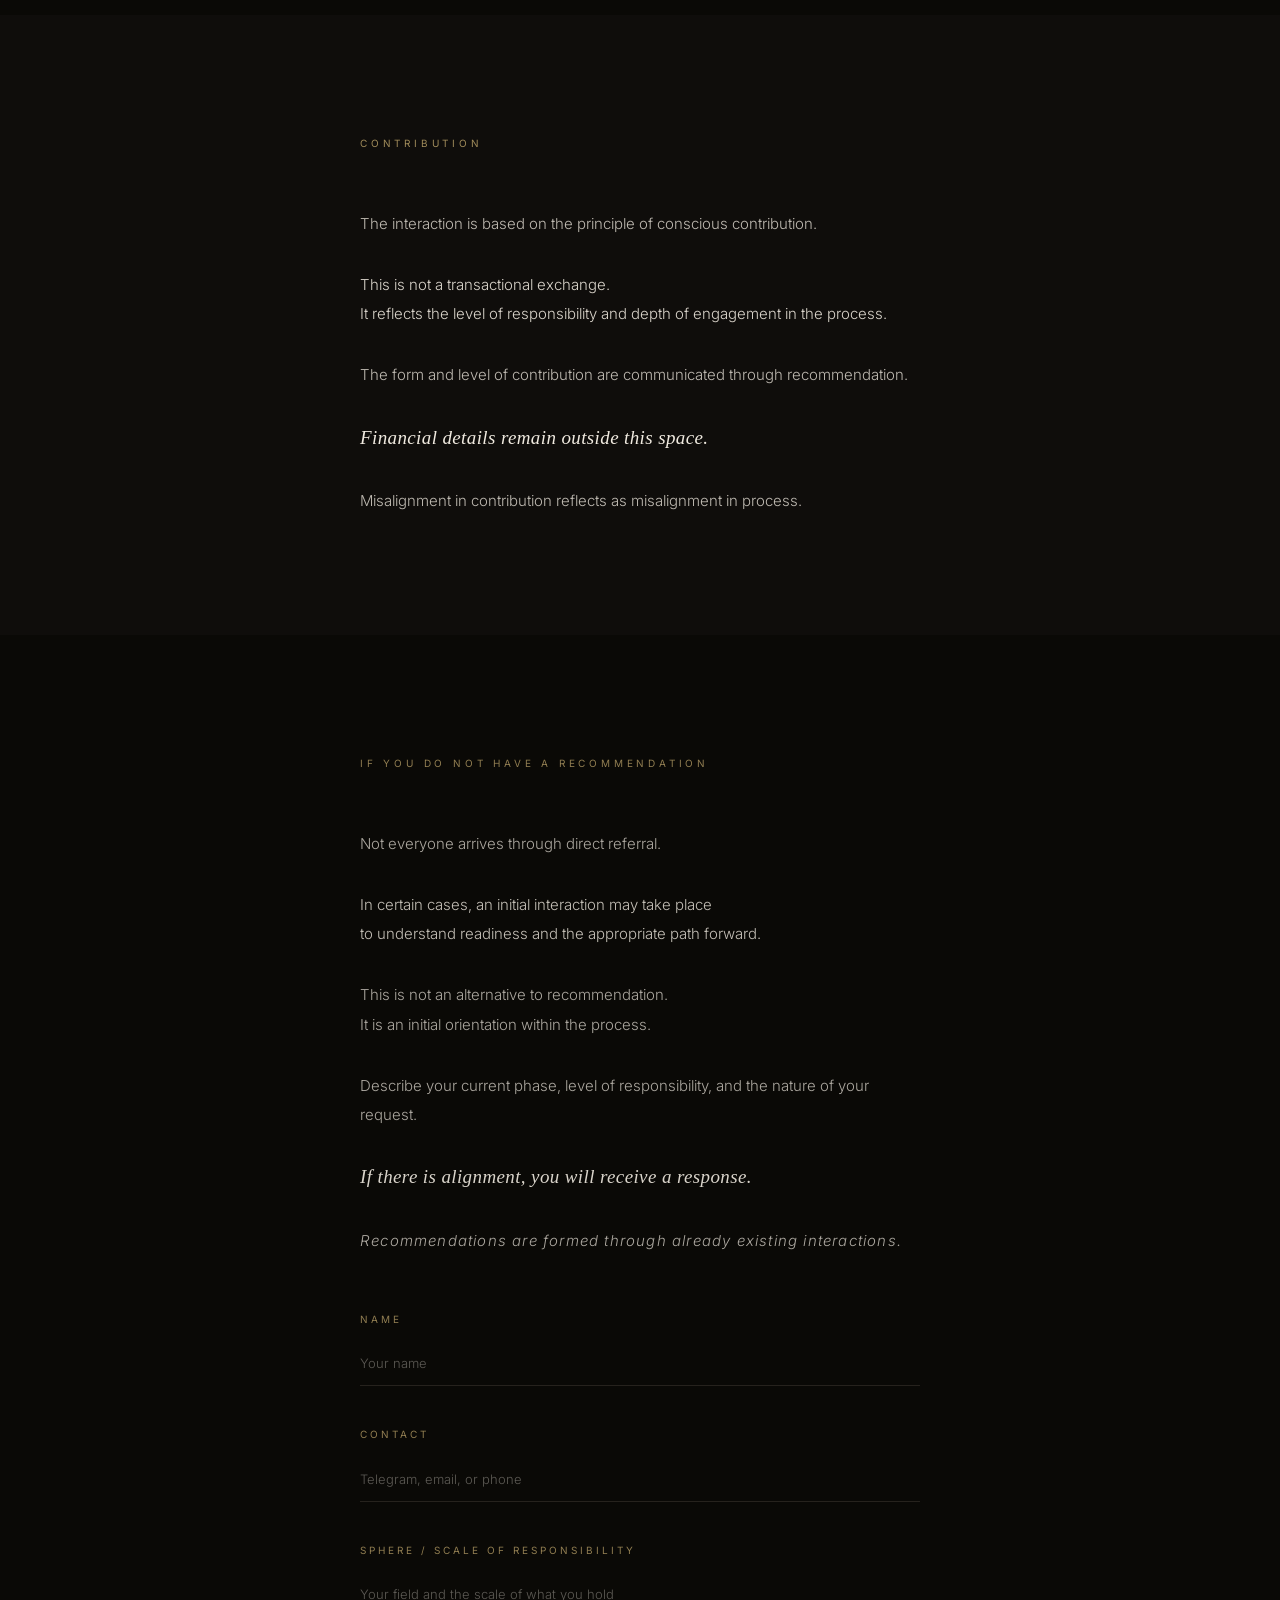
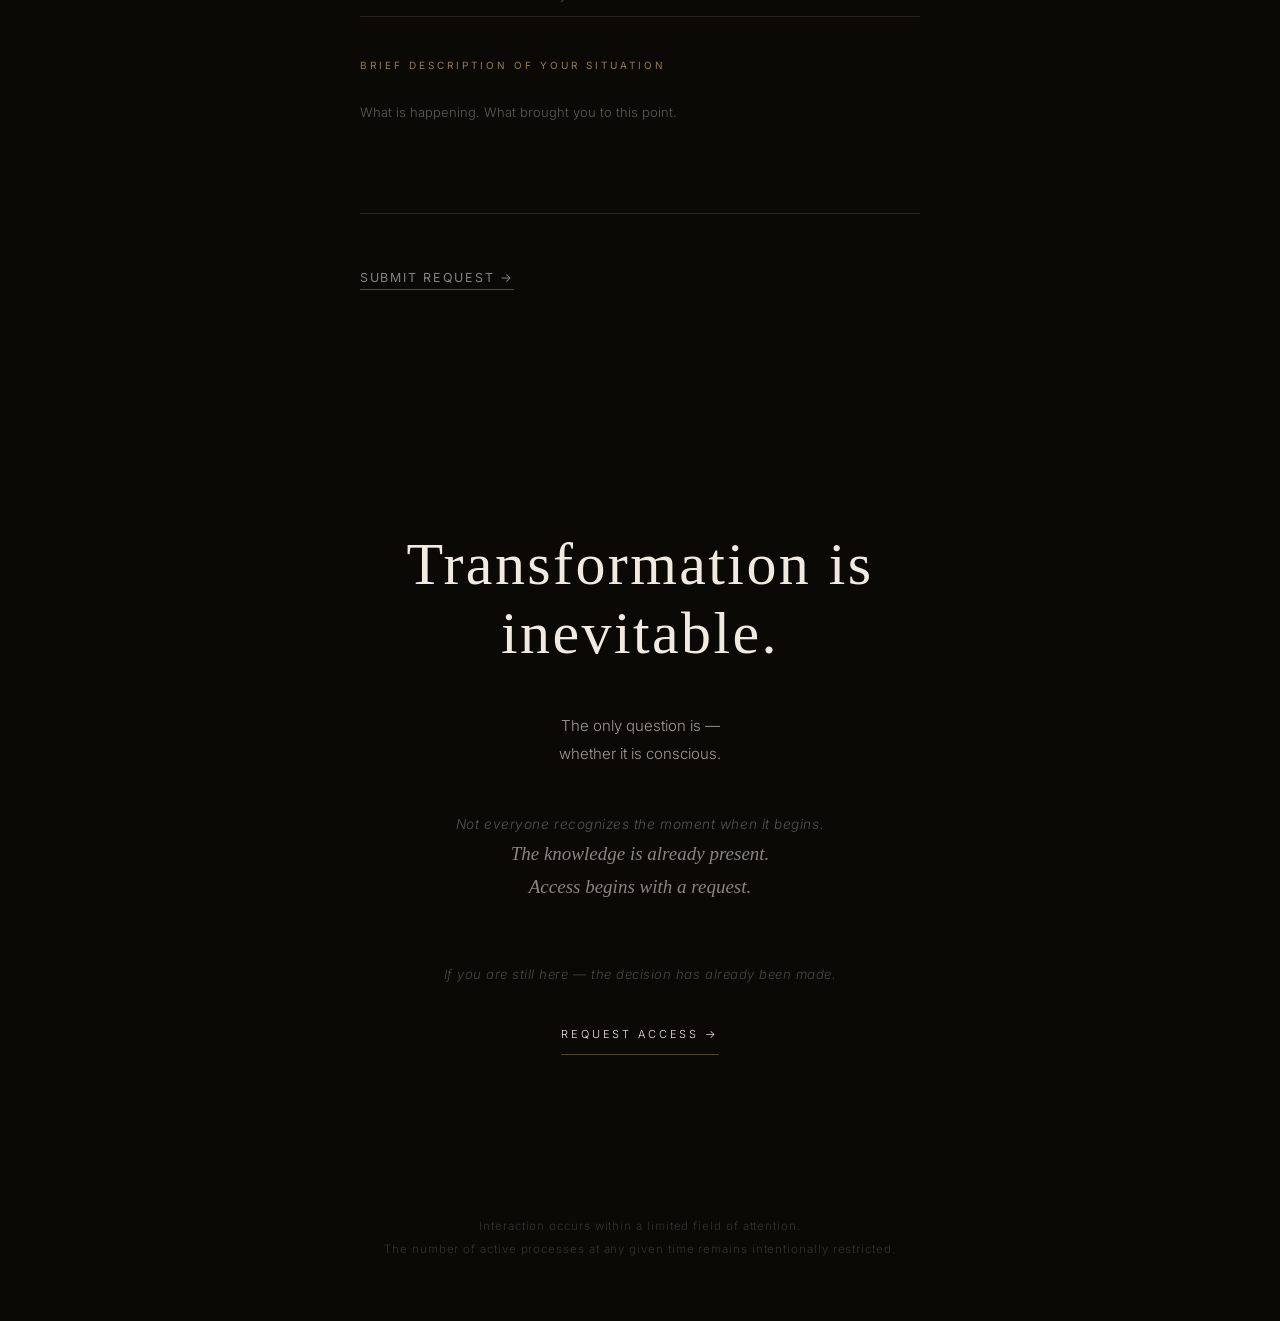
==== commit 44e0d120: "Add Core A logo SVG and favicon Co-Authored-By: Claude Opus 4.6 (1M context) <noreply@anthropic.com>" ====
--- a/index.html
+++ b/index.html
@@ -15,6 +15,8 @@
     <meta name="twitter:card" content="summary_large_image">
     <meta name="twitter:image" content="og-image-en.png">
     <title>Quantum Field Mentorship | Akashic Records &amp; Consciousness Work</title>
+    <link rel="icon" type="image/svg+xml" href="/favicon.svg">
+    <link rel="shortcut icon" href="/favicon.svg">
     <script type="application/ld+json">
     {
       "@context": "https://schema.org",
--- a/style.css
+++ b/style.css
@@ -698,3 +698,9 @@
         bottom: 20px;
     }
 }
+
+.logo-mark {
+  display: block;
+  margin: 0 auto 8px;
+  opacity: 0.9;
+}
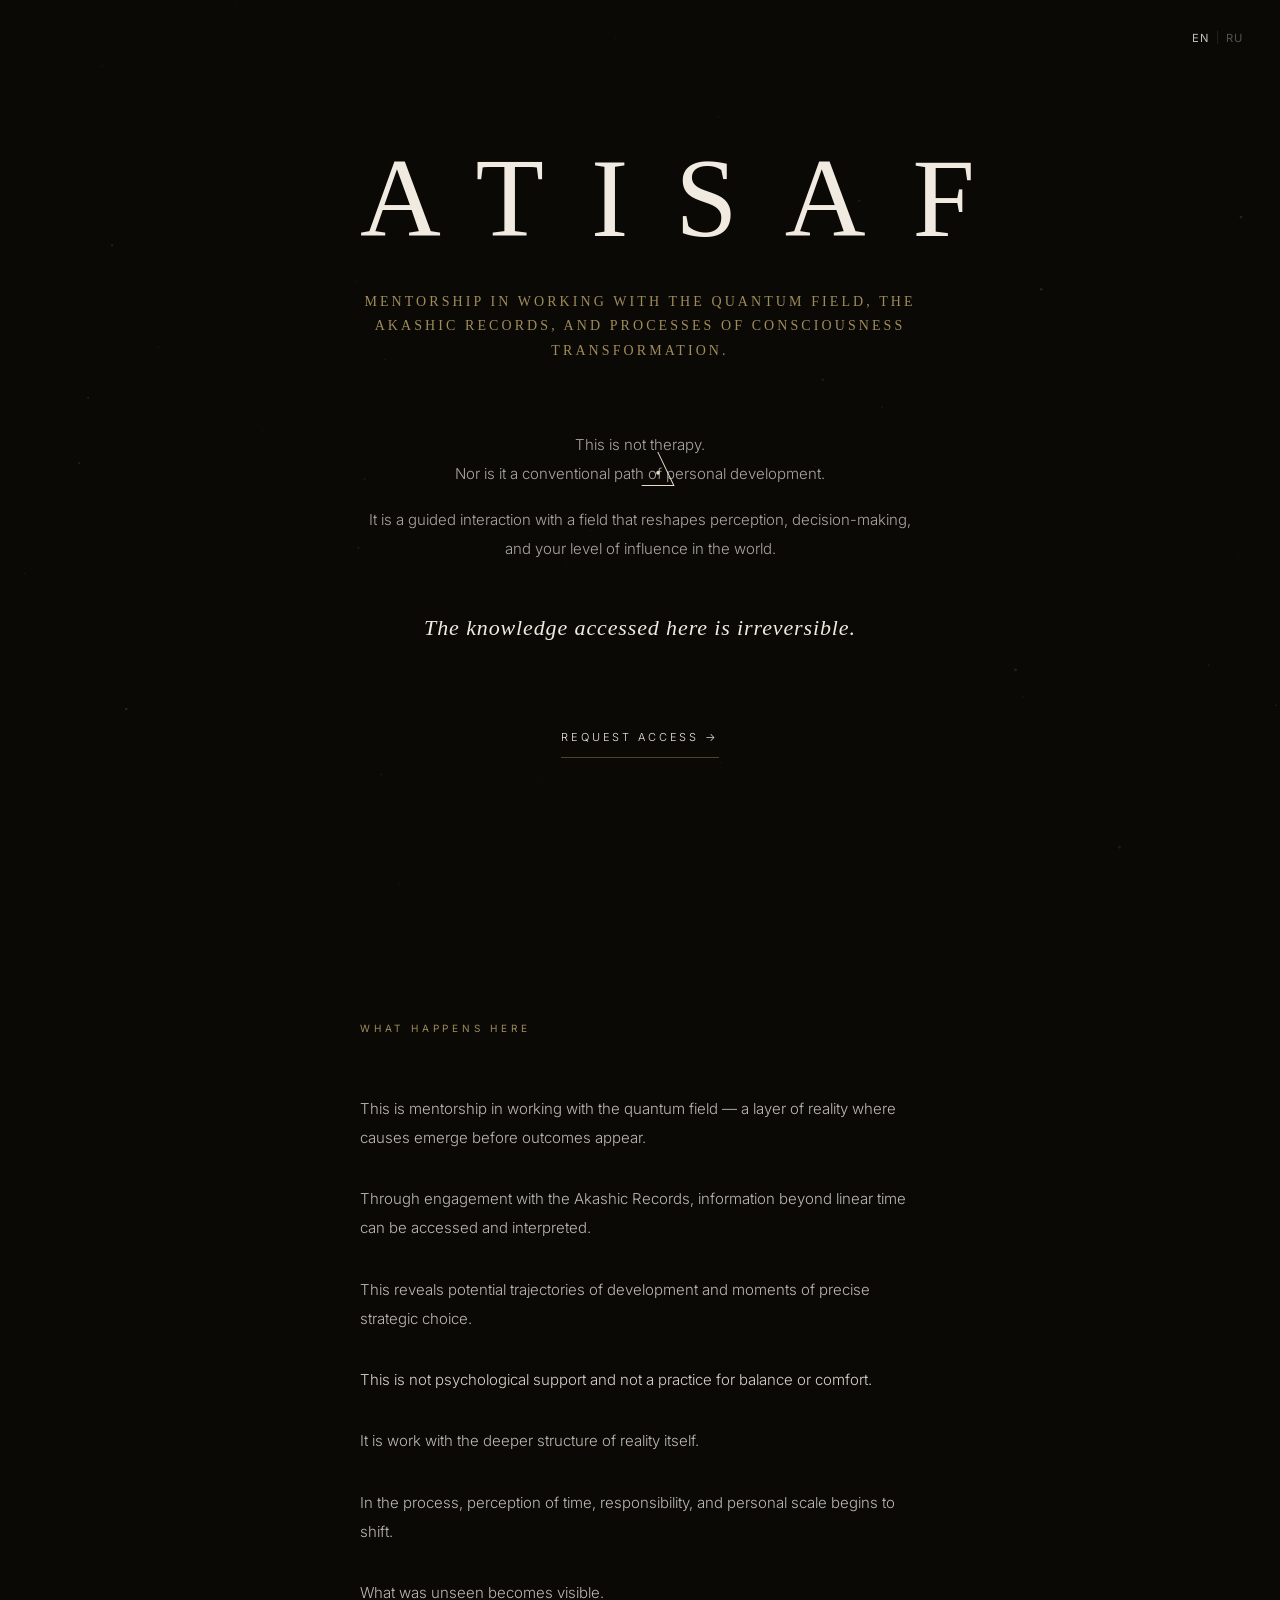
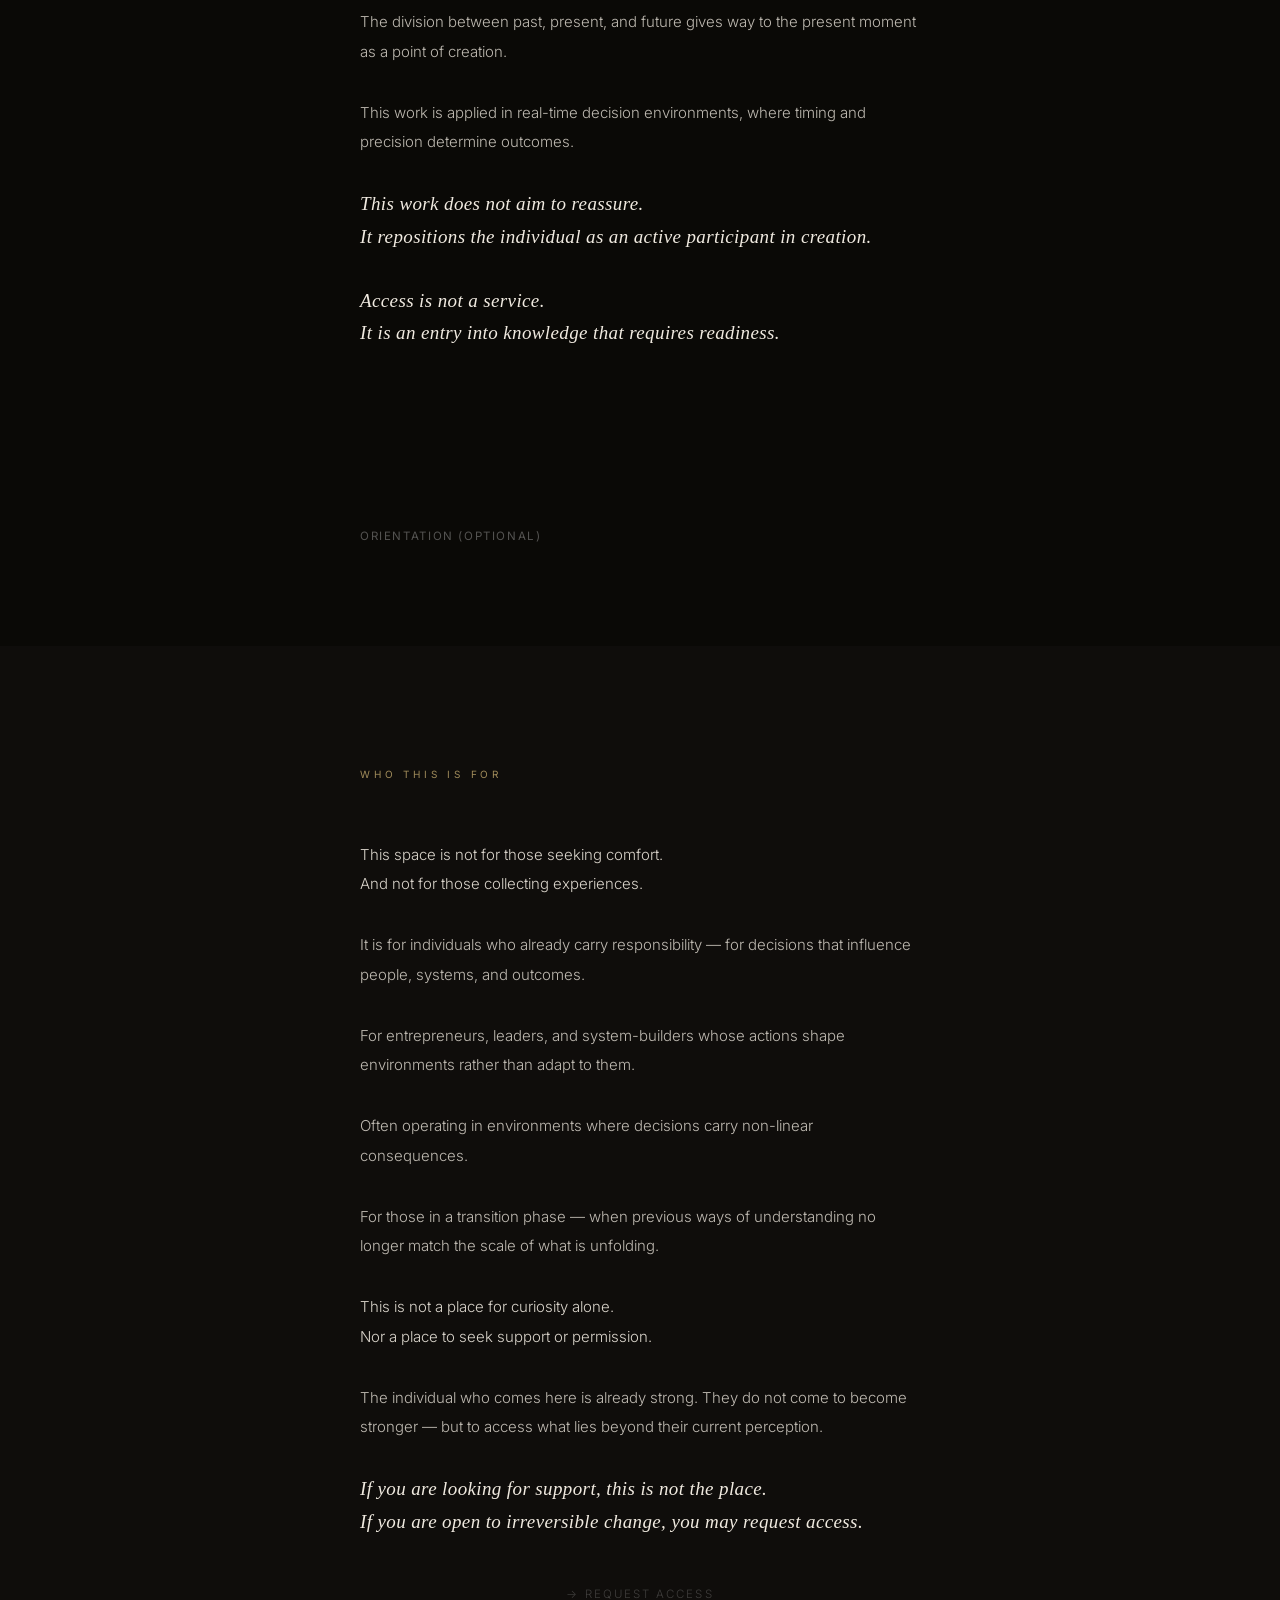
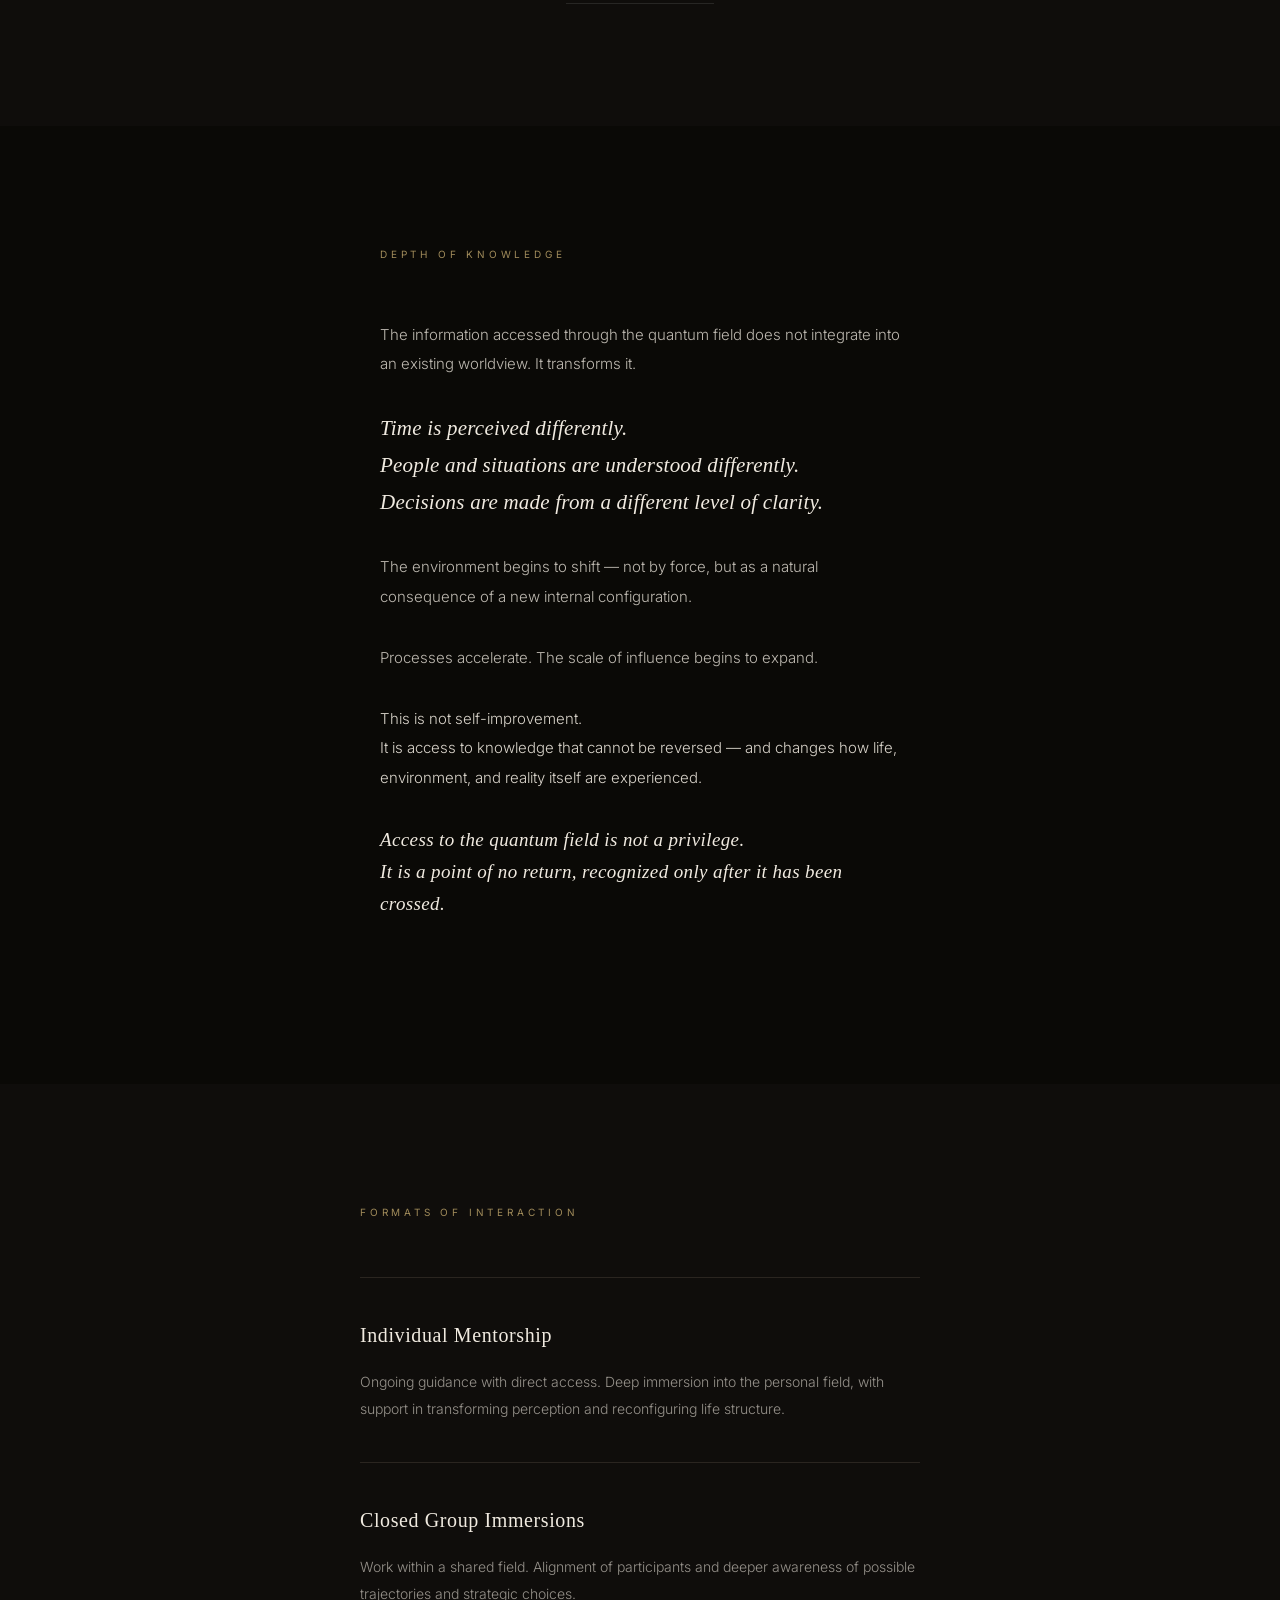
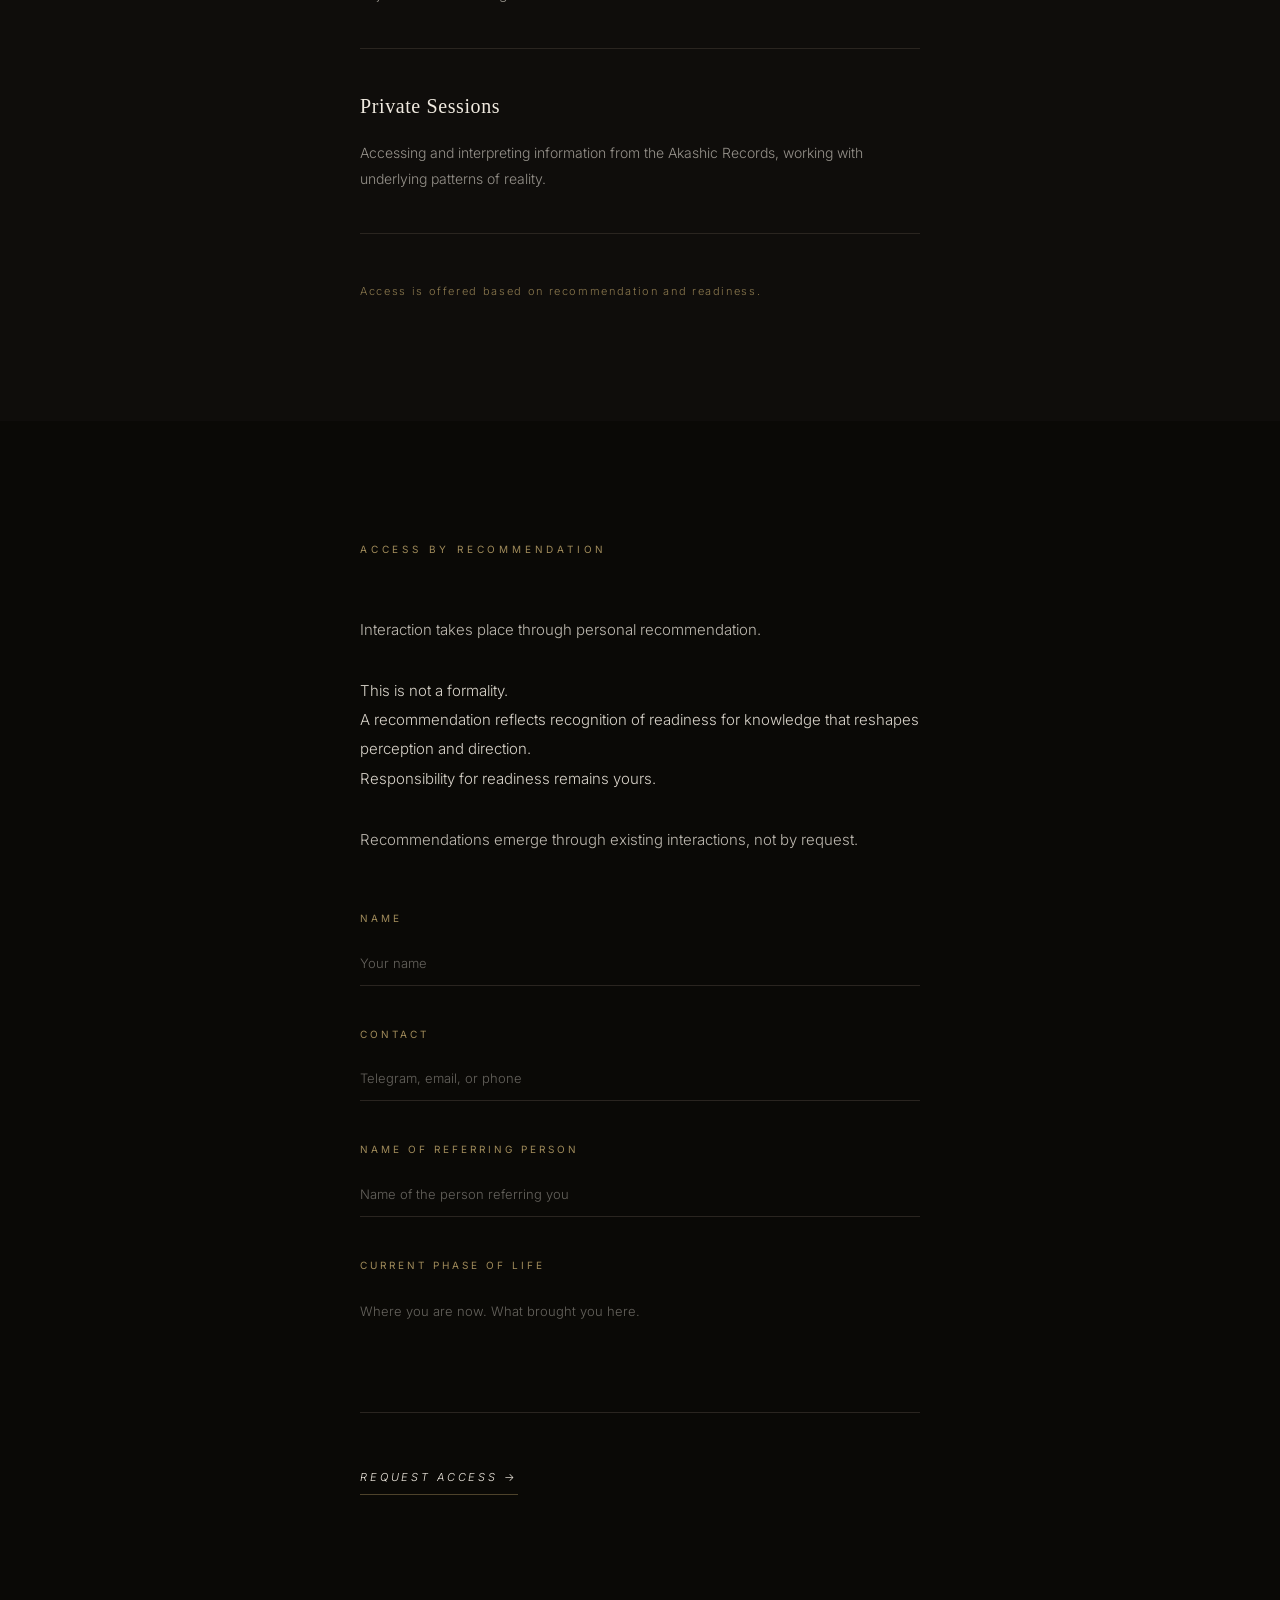
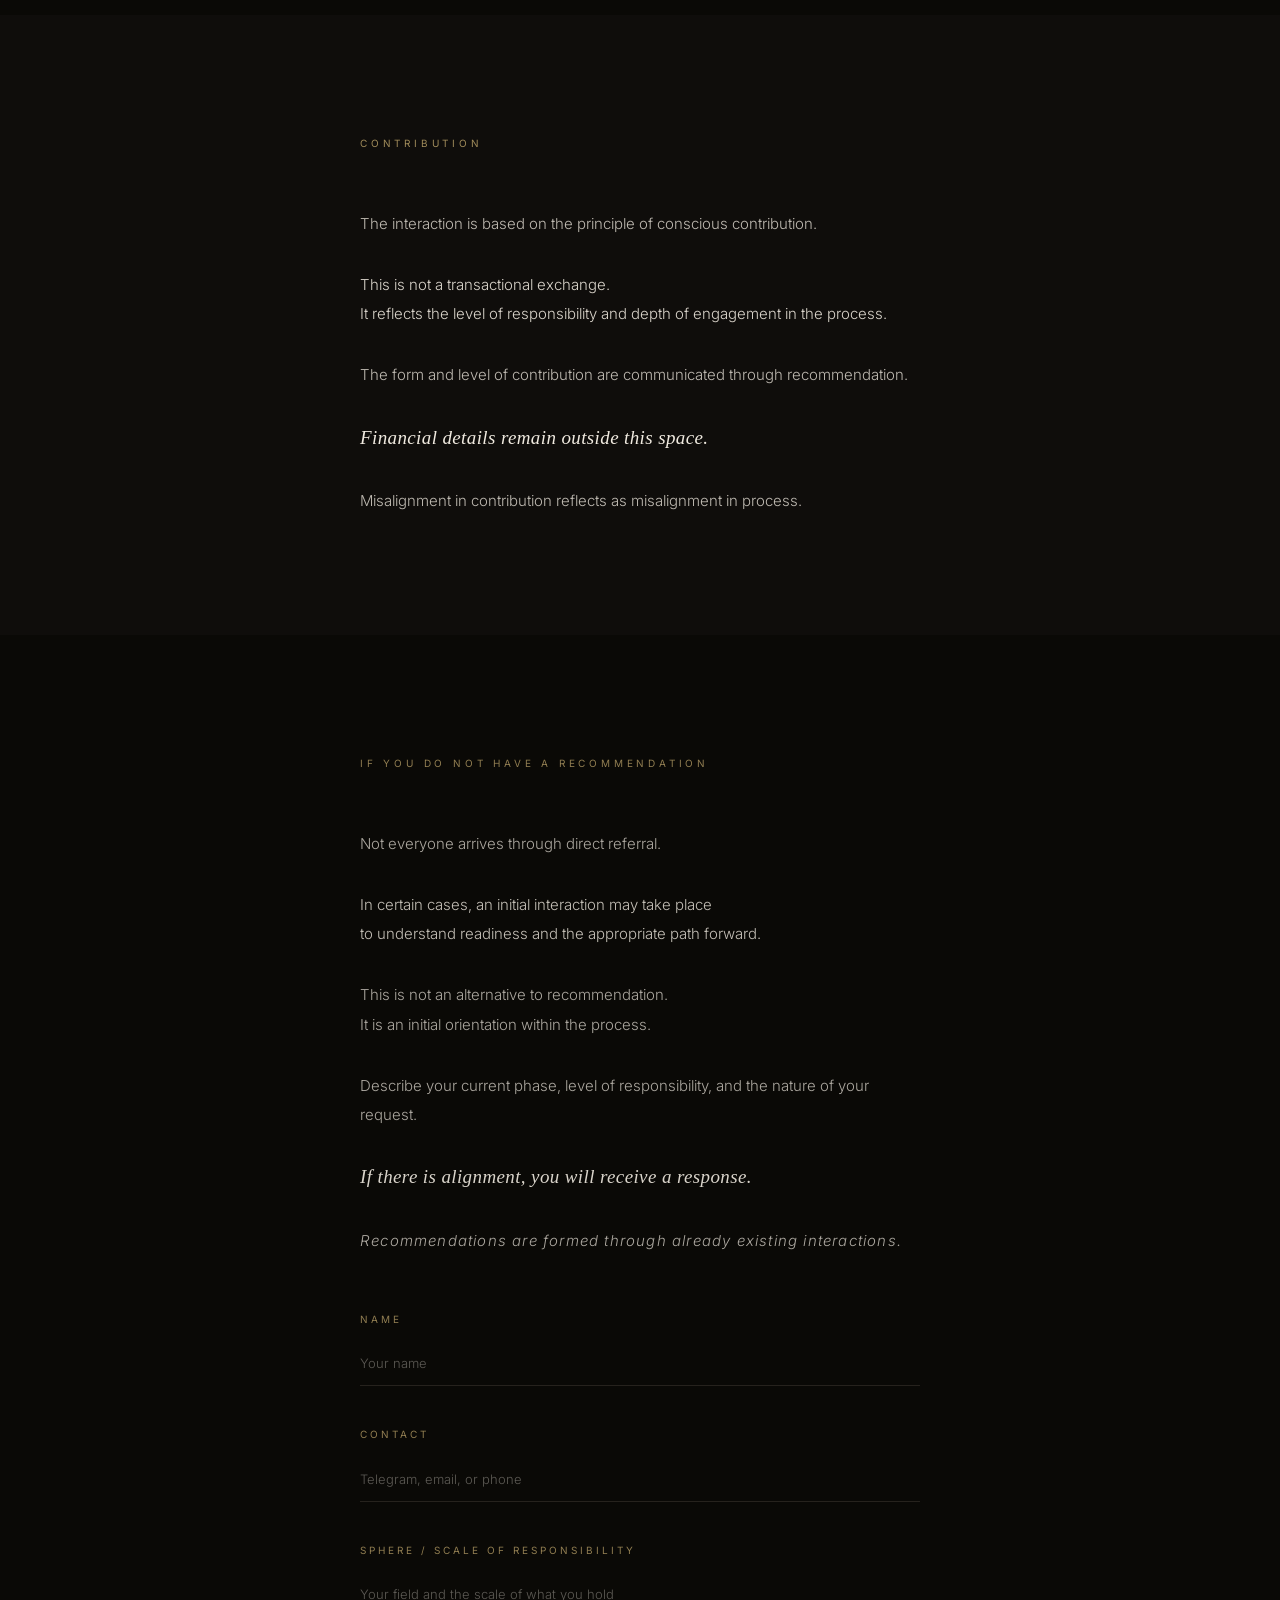
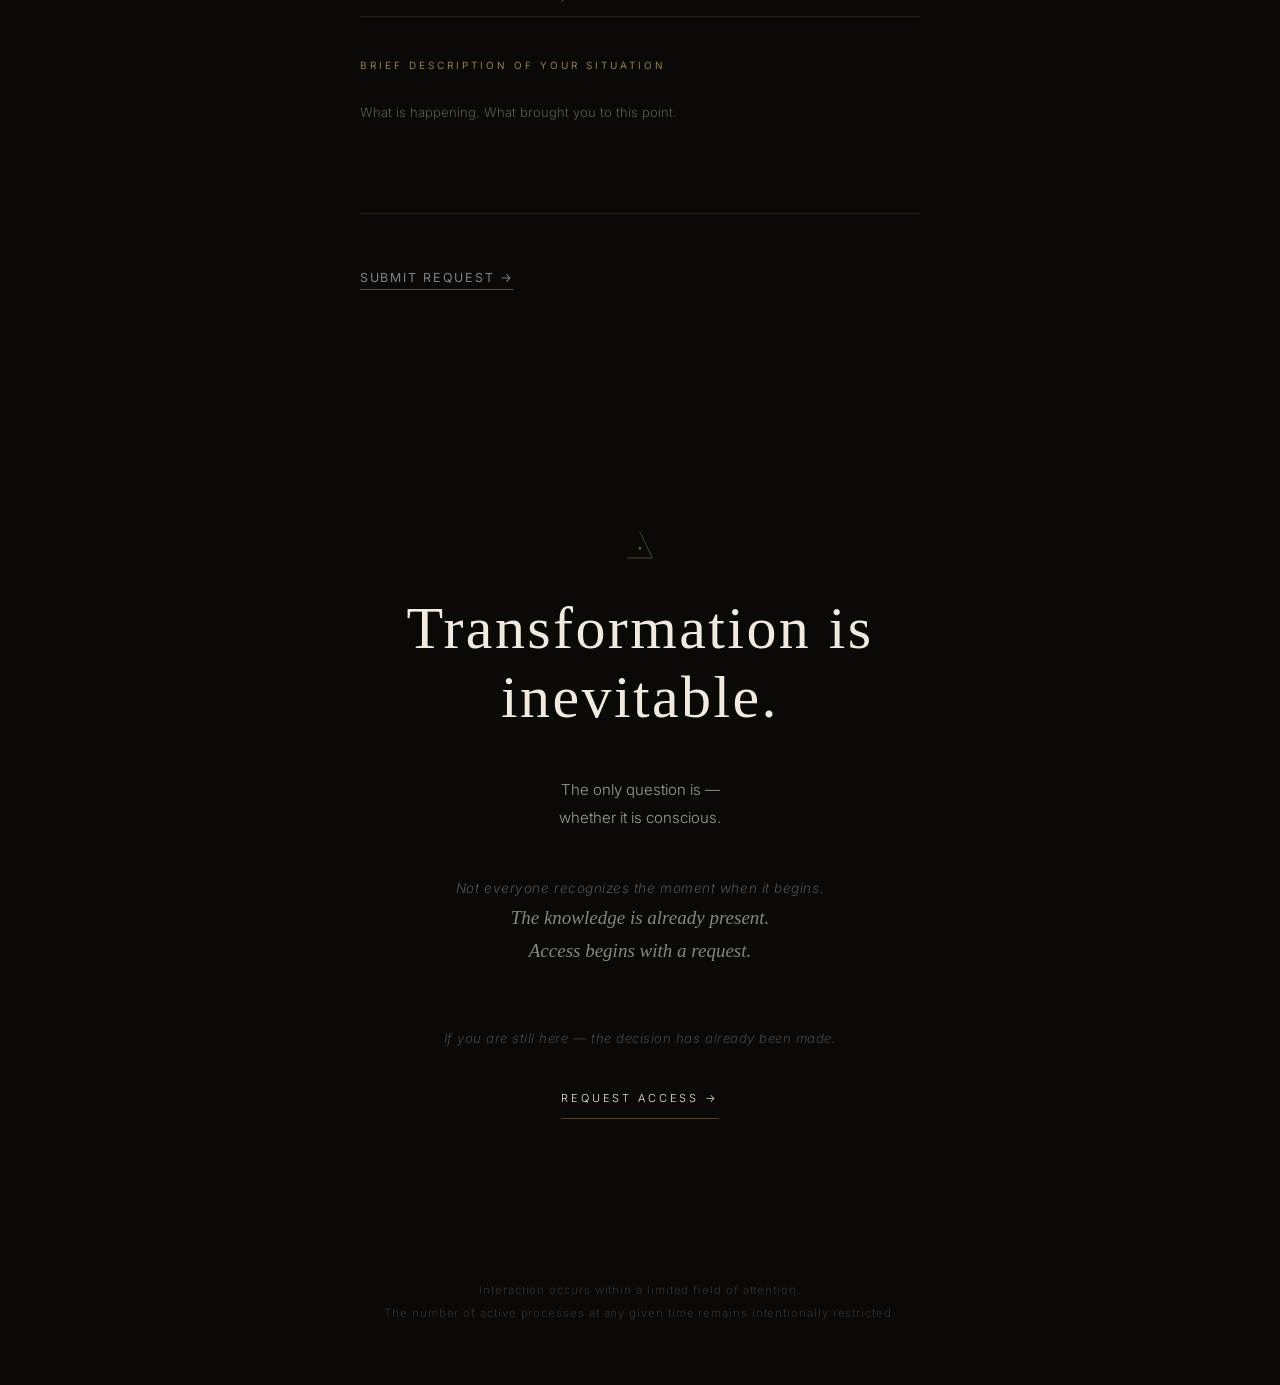
==== commit 01866f65: "Add Core A to header, final screen seal, update OG meta Co-Authored-By: Claude Opus 4.6 (1M context)" ====
--- a/index.html
+++ b/index.html
@@ -9,11 +9,11 @@
     <meta property="og:description" content="A private space for working with perception, decision-making, and the deeper structure of reality.">
     <meta property="og:type" content="website">
     <meta property="og:url" content="https://atisaf.com/">
-    <meta property="og:image" content="og-image-en.png">
+    <meta property="og:image" content="/og-image-en.png">
     <meta property="og:image:width" content="1200">
     <meta property="og:image:height" content="630">
     <meta name="twitter:card" content="summary_large_image">
-    <meta name="twitter:image" content="og-image-en.png">
+    <meta name="twitter:image" content="/og-image-en.png">
     <title>Quantum Field Mentorship | Akashic Records &amp; Consciousness Work</title>
     <link rel="icon" type="image/svg+xml" href="/favicon.svg">
     <link rel="shortcut icon" href="/favicon.svg">
@@ -61,6 +61,12 @@
     ══════════════════════════════════════ -->
     <section id="hero">
         <canvas id="particles-canvas"></canvas>
+        <div class="logo-header fade-in">
+          <svg xmlns="http://www.w3.org/2000/svg" viewBox="0 0 100 110" width="36" height="40">
+            <path d="M50 6 L94 98 L6 98" fill="none" stroke="#e8dcc8" stroke-width="2.8" stroke-linejoin="miter" stroke-linecap="square"/>
+            <circle cx="50" cy="63" r="5" fill="#e8dcc8"/>
+          </svg>
+        </div>
         <div class="hero-inner">
             <div class="hero-brand fade-in" data-i18n="heroBrand">ATISAF</div>
             <h1 style="position:absolute;width:1px;height:1px;overflow:hidden;opacity:0;pointer-events:none;">
@@ -325,6 +331,12 @@
     ══════════════════════════════════════ -->
     <section id="final">
         <div class="final-inner fade-in">
+            <div class="logo-seal fade-in">
+              <svg xmlns="http://www.w3.org/2000/svg" viewBox="0 0 100 110" width="28" height="32">
+                <path d="M50 6 L94 98 L6 98" fill="none" stroke="rgba(232,220,200,0.35)" stroke-width="2.8" stroke-linejoin="miter" stroke-linecap="square"/>
+                <circle cx="50" cy="63" r="5" fill="rgba(232,220,200,0.35)"/>
+              </svg>
+            </div>
             <p class="final-title" data-i18n="finalTitle">Transformation is inevitable.</p>
             <p class="final-sub" data-i18n="finalSub">The only question is —<br>whether it is conscious.</p>
             <p class="final-extra" data-i18n="finalExtra">Not everyone recognizes the moment when it begins.</p>
--- a/style.css
+++ b/style.css
@@ -704,3 +704,18 @@
   margin: 0 auto 8px;
   opacity: 0.9;
 }
+
+.logo-header {
+  position: absolute;
+  top: 50%;
+  left: 50%;
+  transform: translate(-50%, -200px);
+  opacity: 0.7;
+  z-index: 2;
+}
+
+.logo-seal {
+  display: flex;
+  justify-content: center;
+  margin-bottom: 32px;
+}
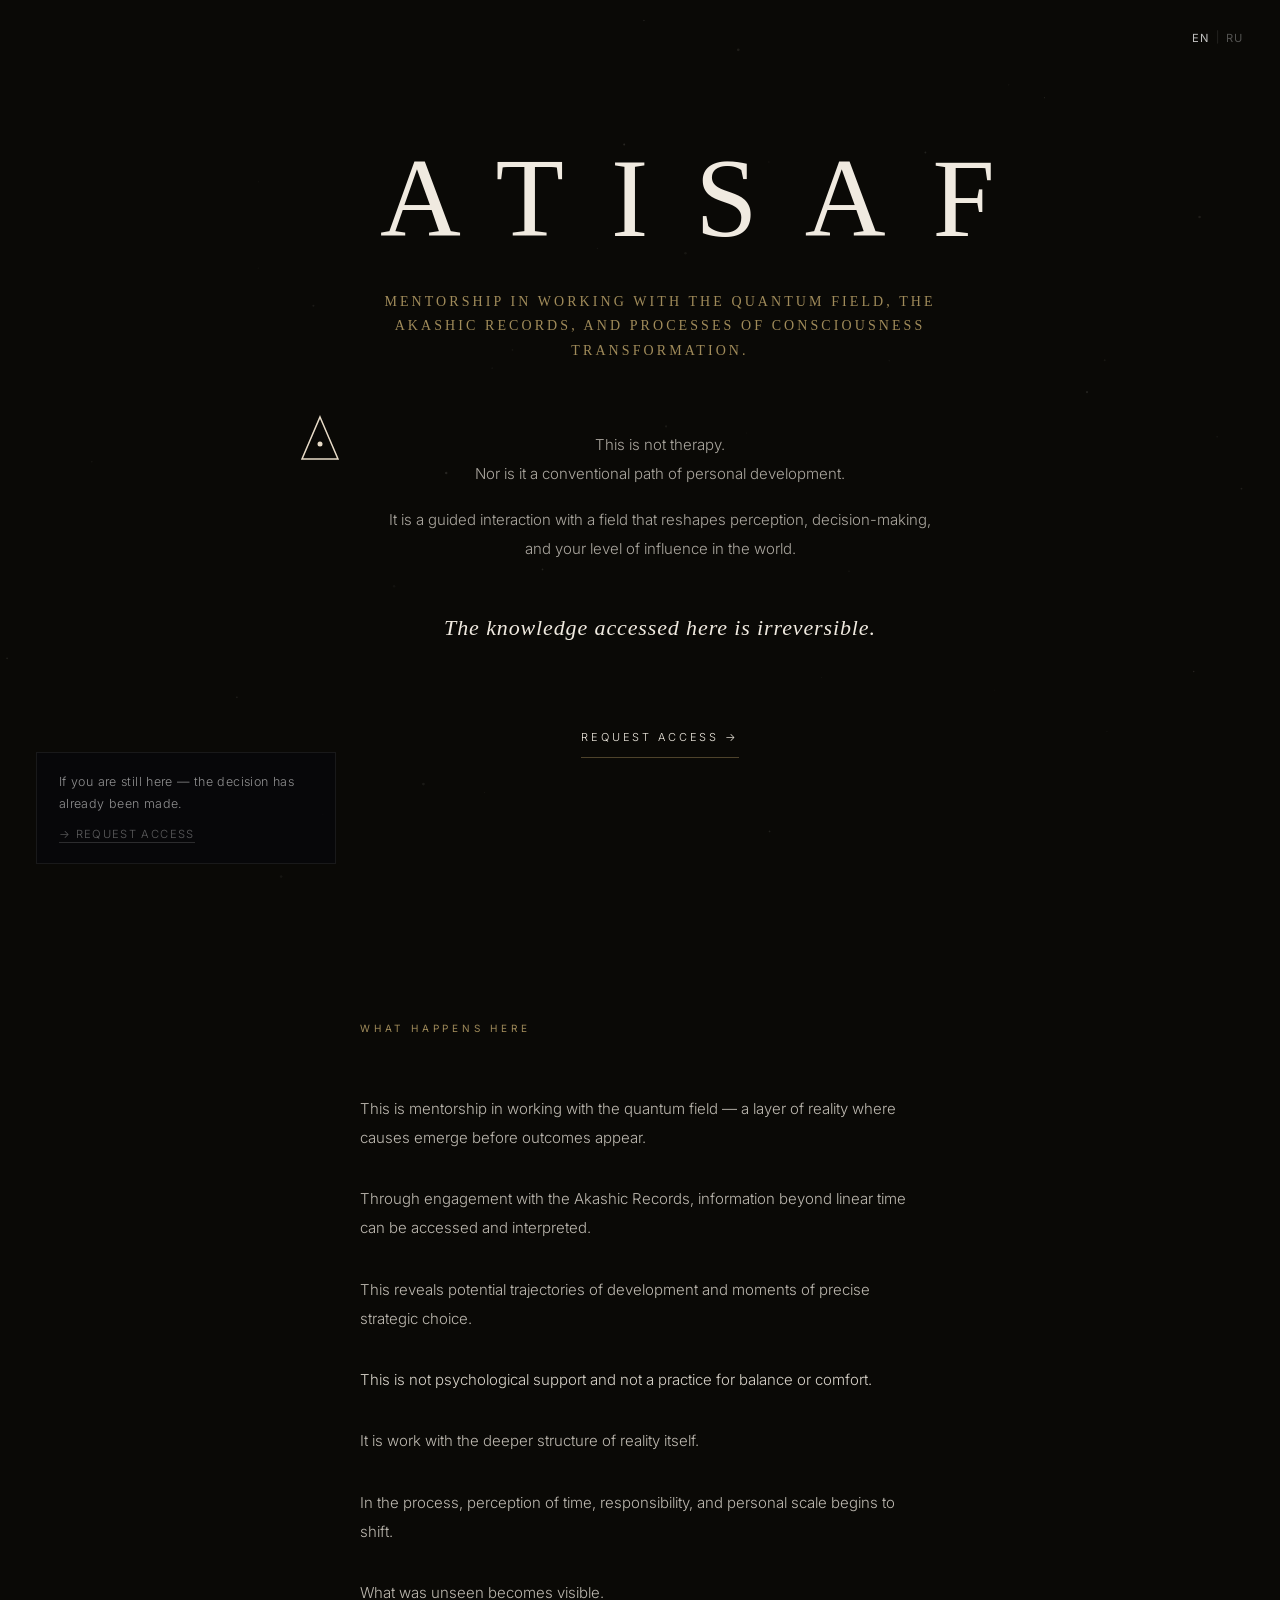
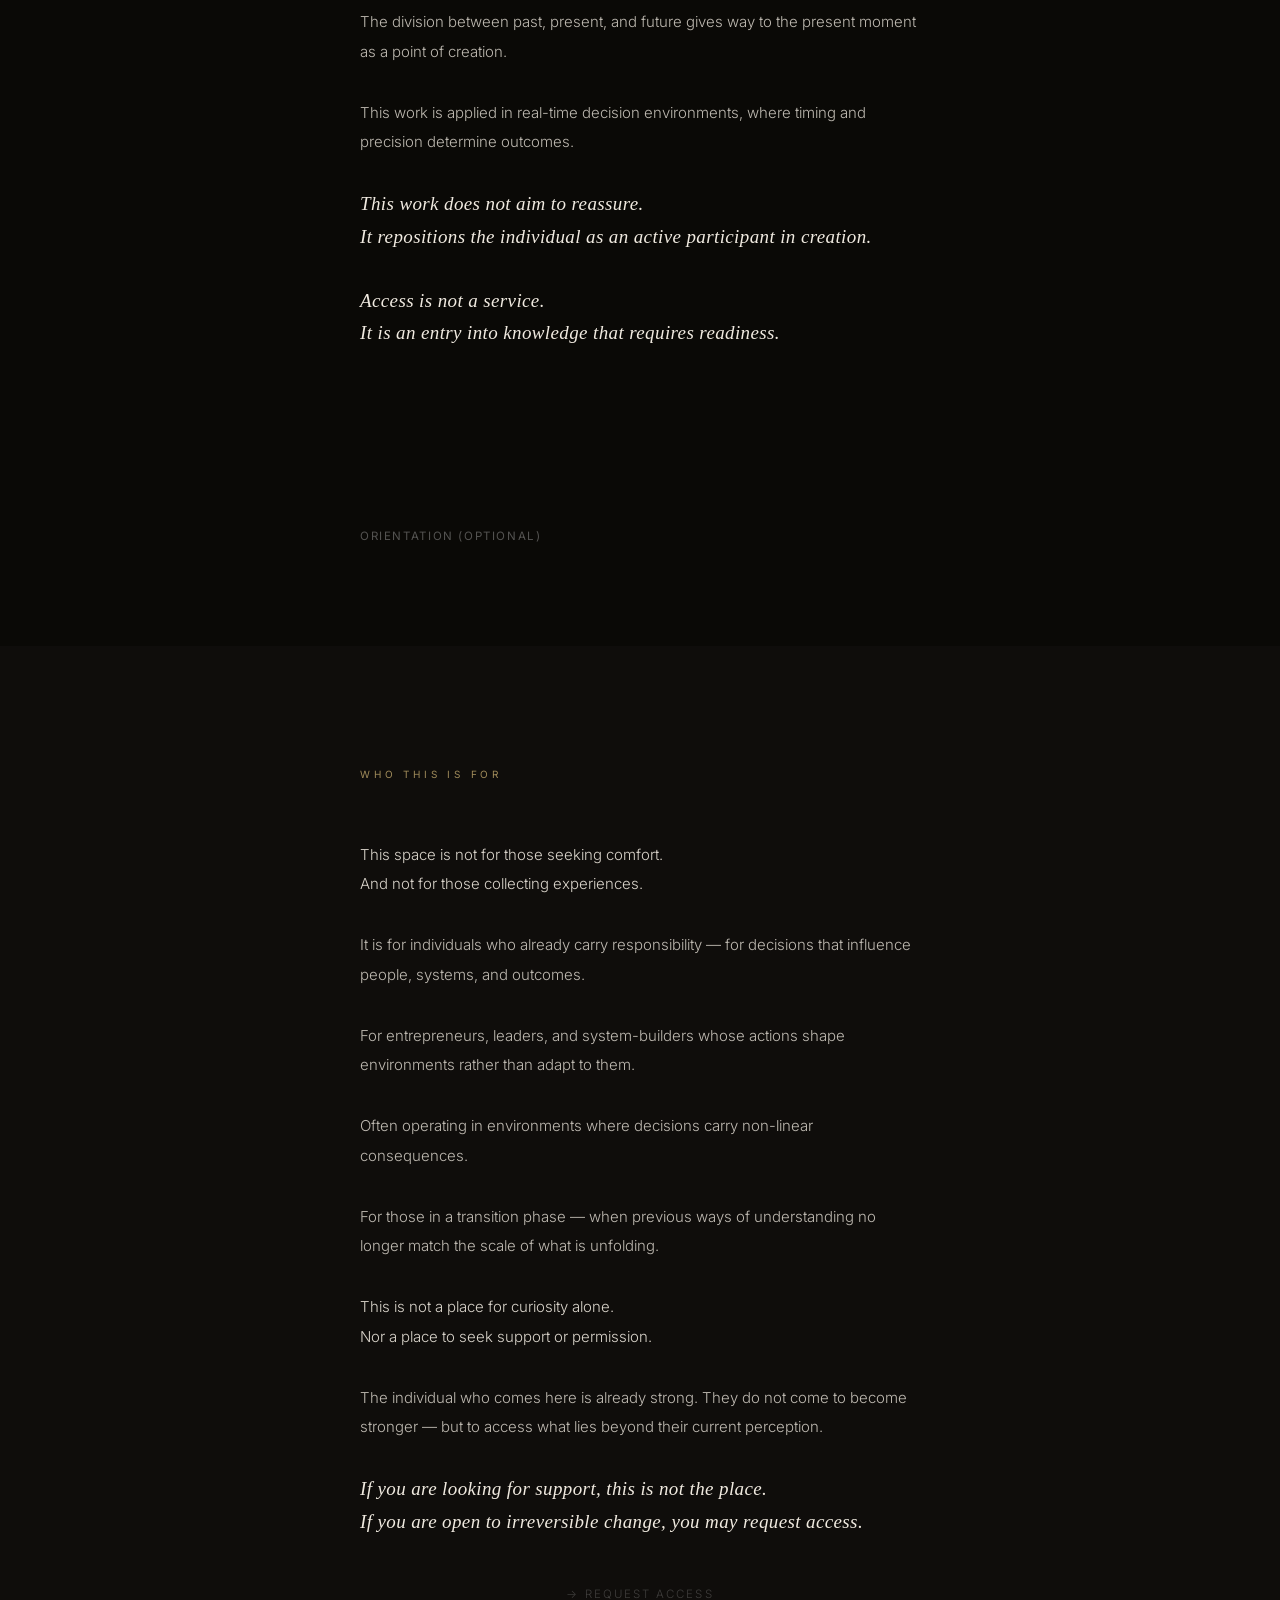
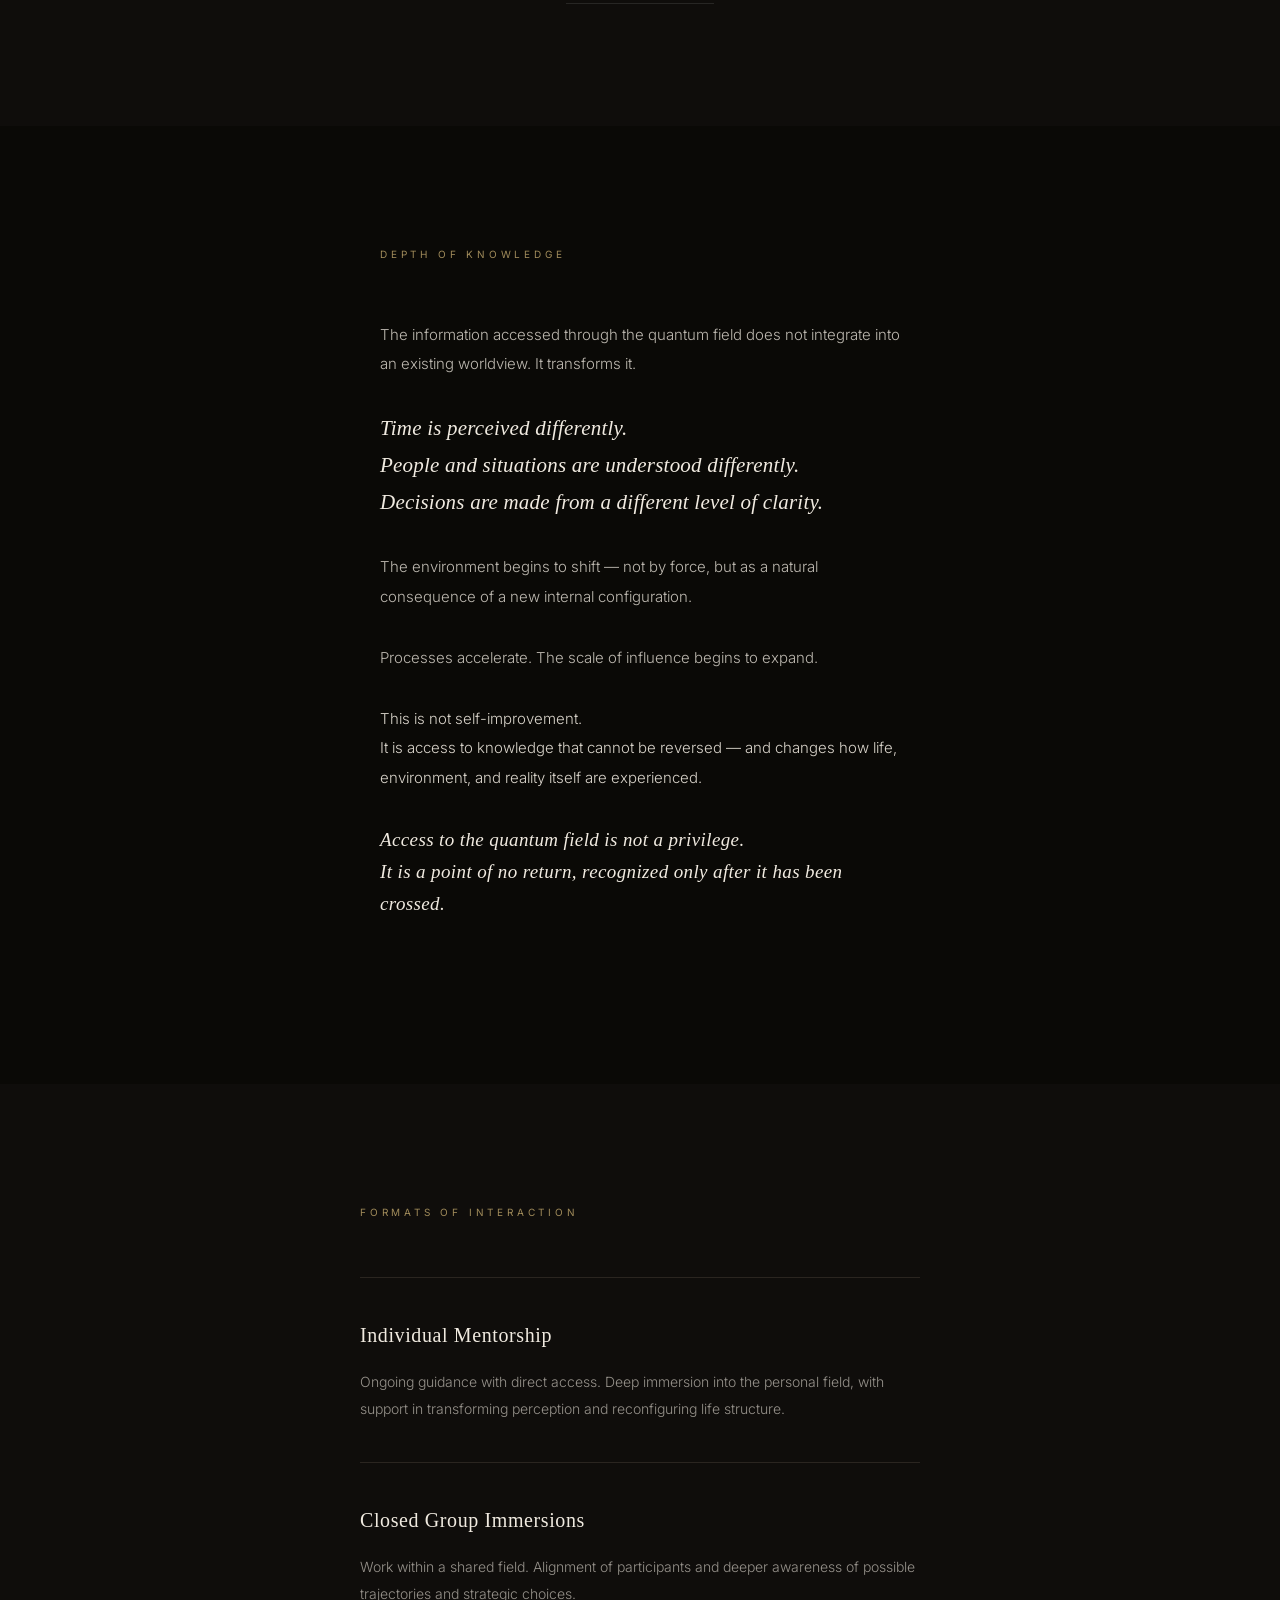
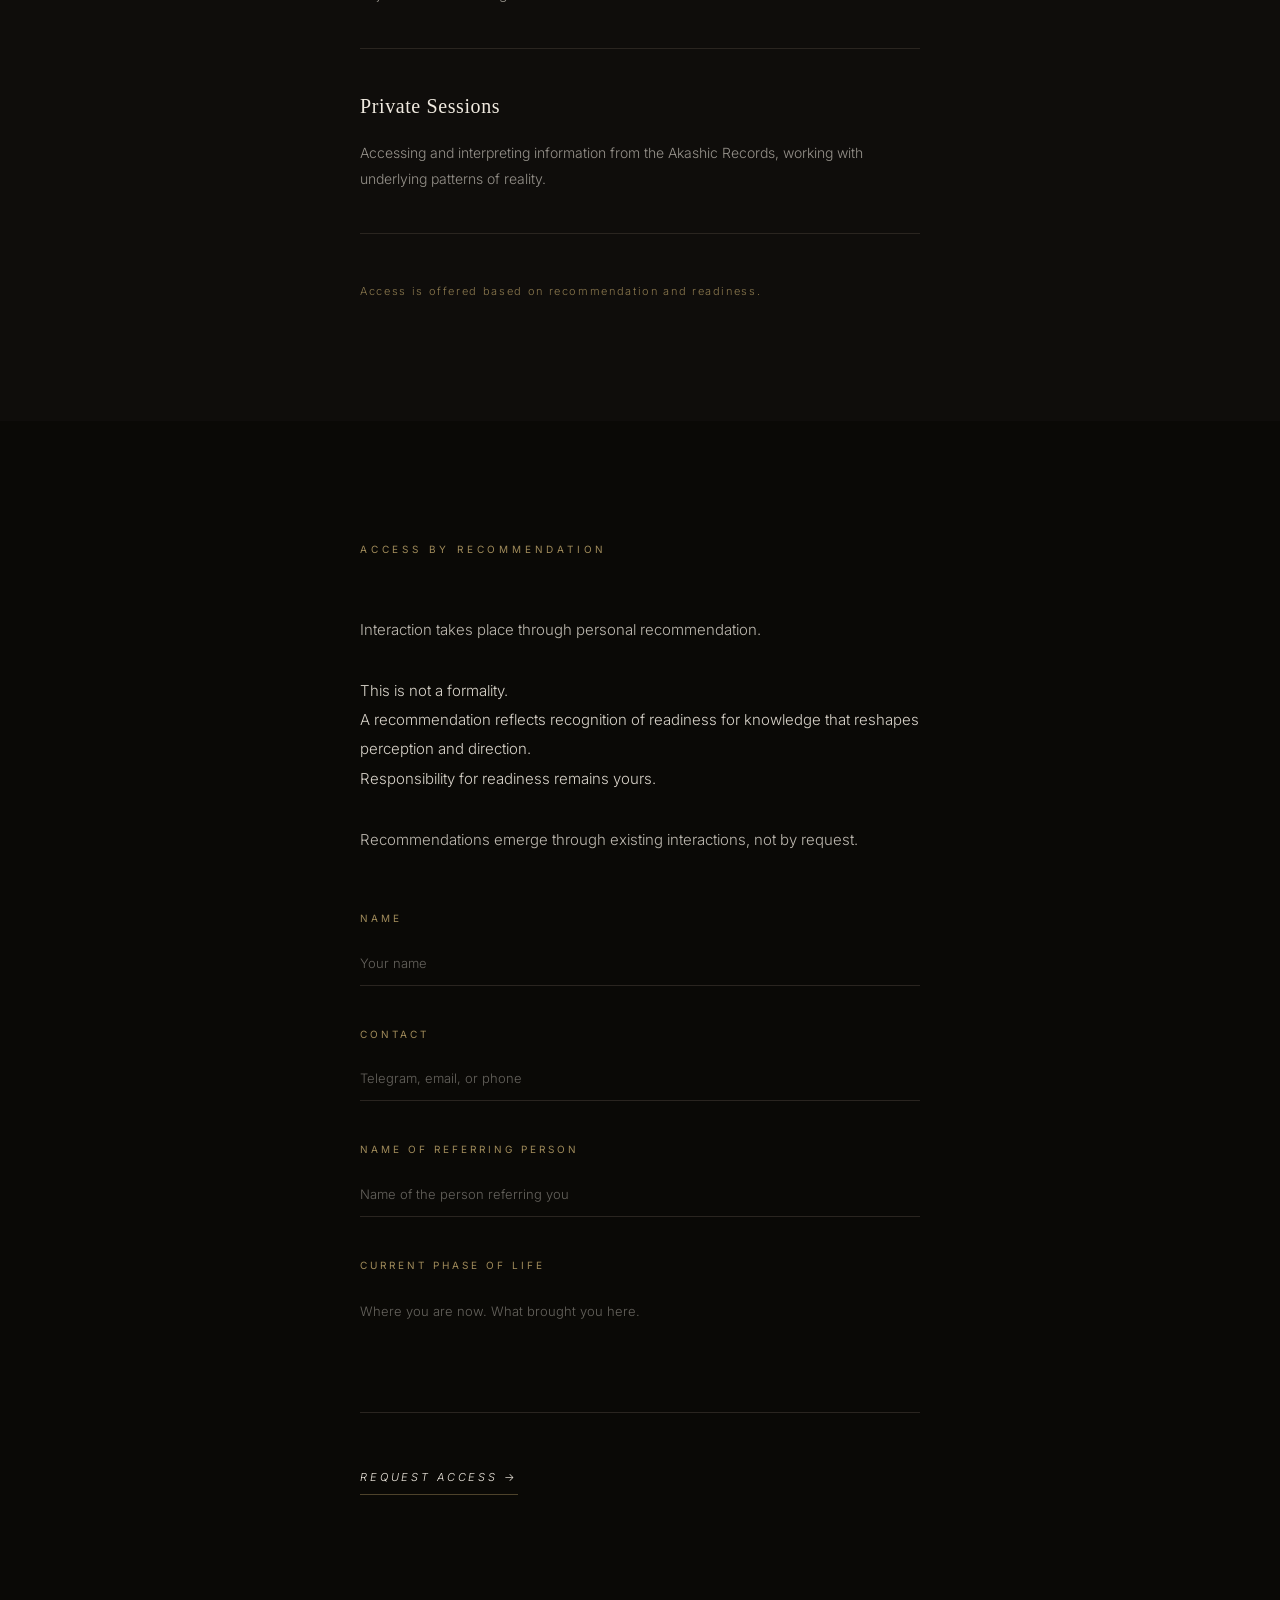
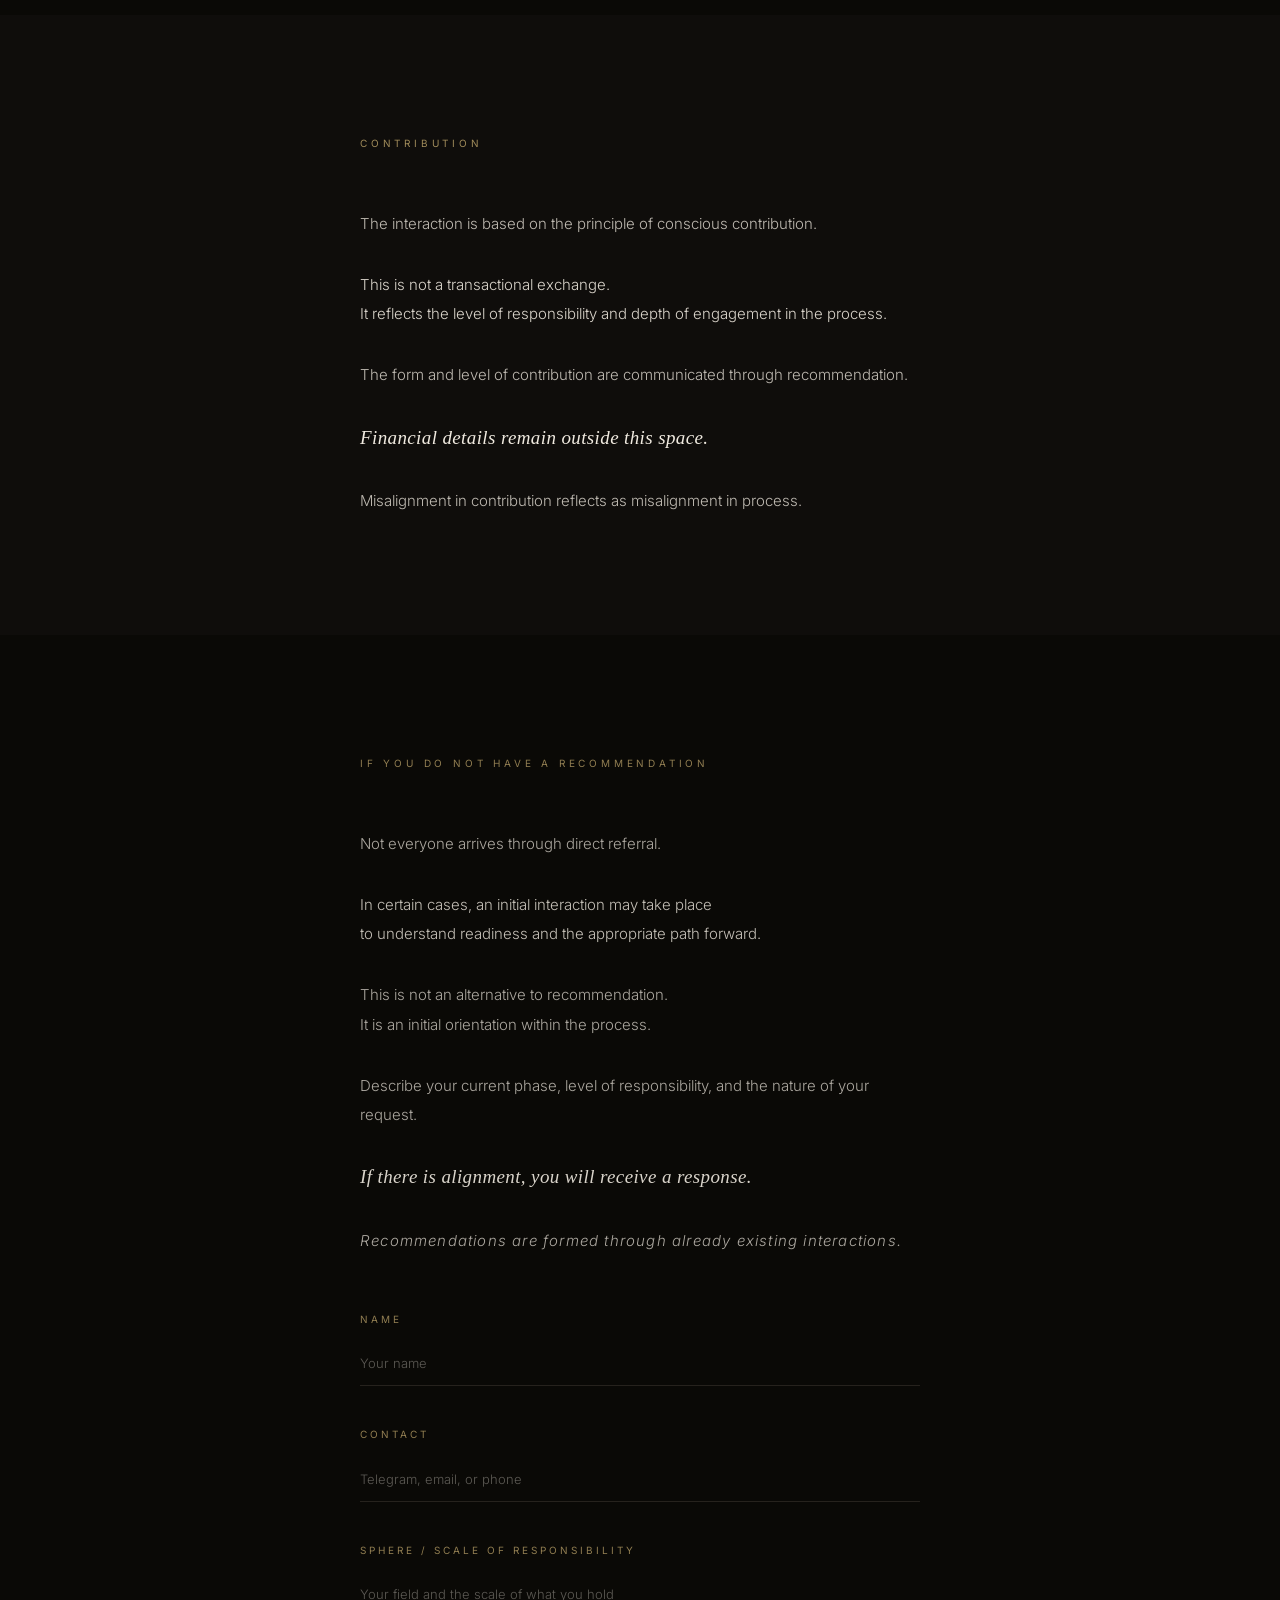
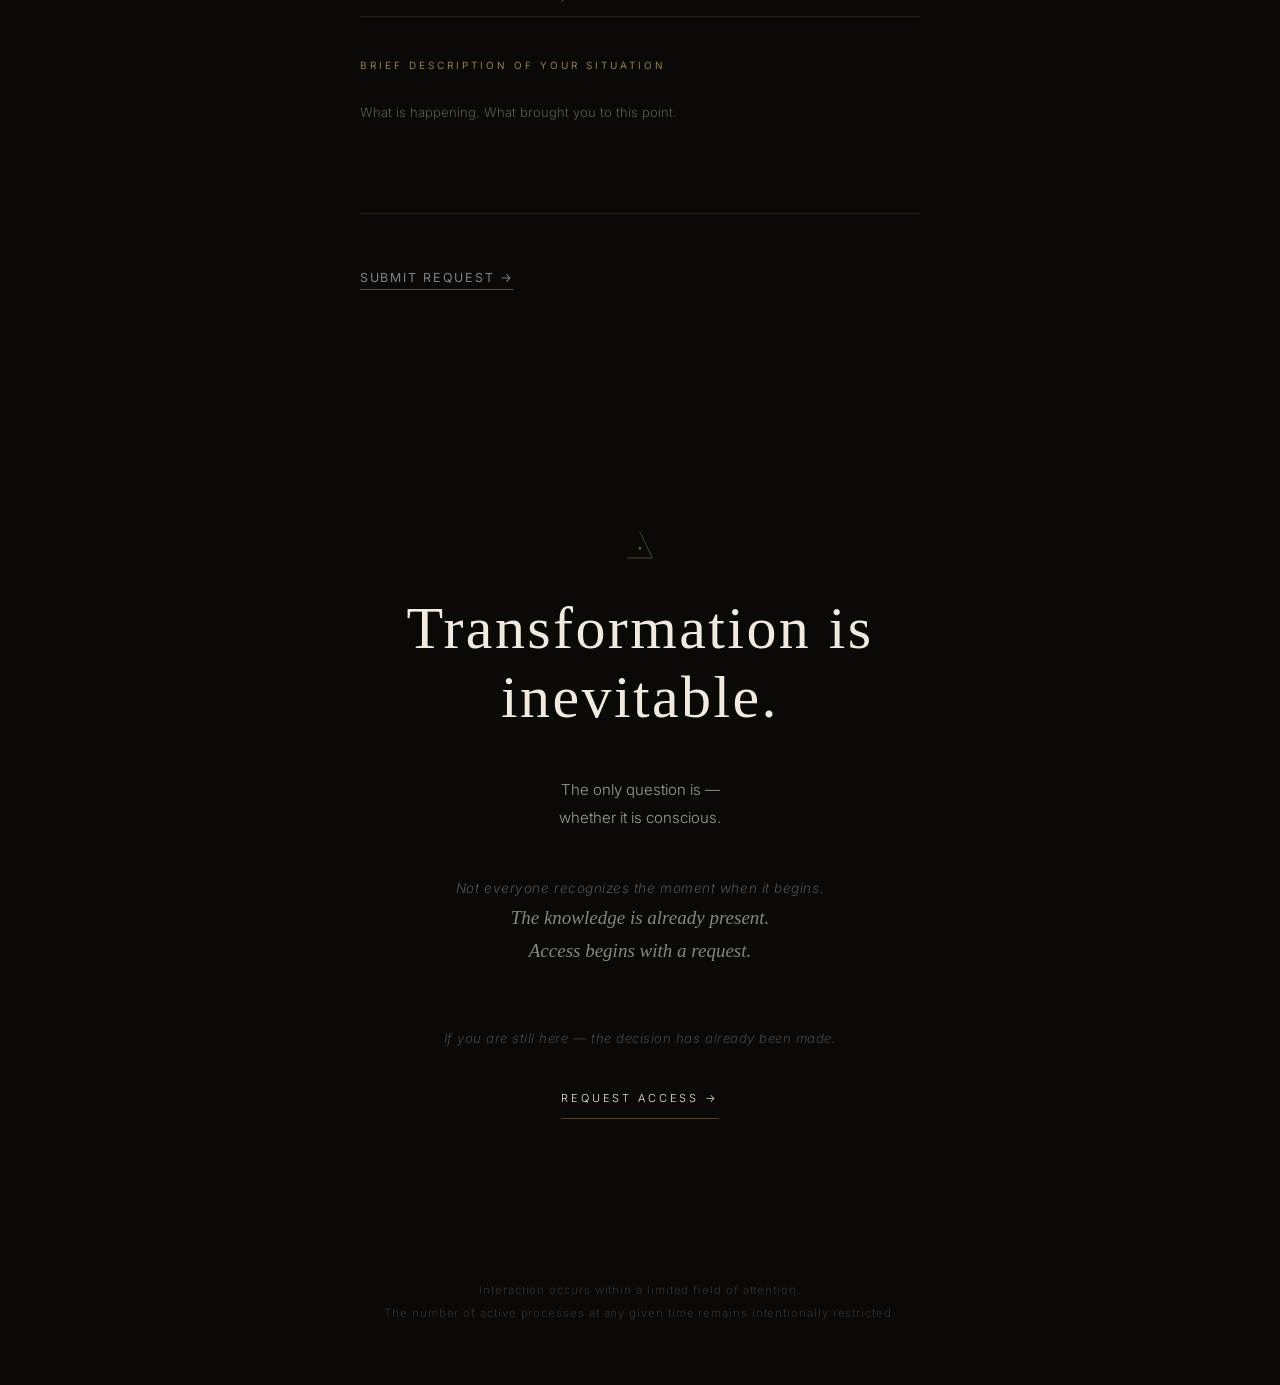
==== commit c52556ea: "Fix Core A logo: use polygon for correct orientation Co-Authored-By: Claude Opus 4.6 (1M context) <n" ====
--- a/index.html
+++ b/index.html
@@ -62,9 +62,9 @@
     <section id="hero">
         <canvas id="particles-canvas"></canvas>
         <div class="logo-header fade-in">
-          <svg xmlns="http://www.w3.org/2000/svg" viewBox="0 0 100 110" width="36" height="40">
-            <path d="M50 6 L94 98 L6 98" fill="none" stroke="#e8dcc8" stroke-width="2.8" stroke-linejoin="miter" stroke-linecap="square"/>
-            <circle cx="50" cy="63" r="5" fill="#e8dcc8"/>
+          <svg xmlns="http://www.w3.org/2000/svg" width="40" height="46" viewBox="0 0 80 92">
+            <polygon points="40,4 76,88 4,88" fill="none" stroke="#e8dcc8" stroke-width="3" stroke-linejoin="miter"/>
+            <circle cx="40" cy="58" r="5" fill="#e8dcc8"/>
           </svg>
         </div>
         <div class="hero-inner">
--- a/style.css
+++ b/style.css
@@ -706,12 +706,10 @@
 }
 
 .logo-header {
-  position: absolute;
-  top: 50%;
-  left: 50%;
-  transform: translate(-50%, -200px);
+  display: flex;
+  justify-content: center;
+  margin-bottom: 24px;
   opacity: 0.7;
-  z-index: 2;
 }
 
 .logo-seal {
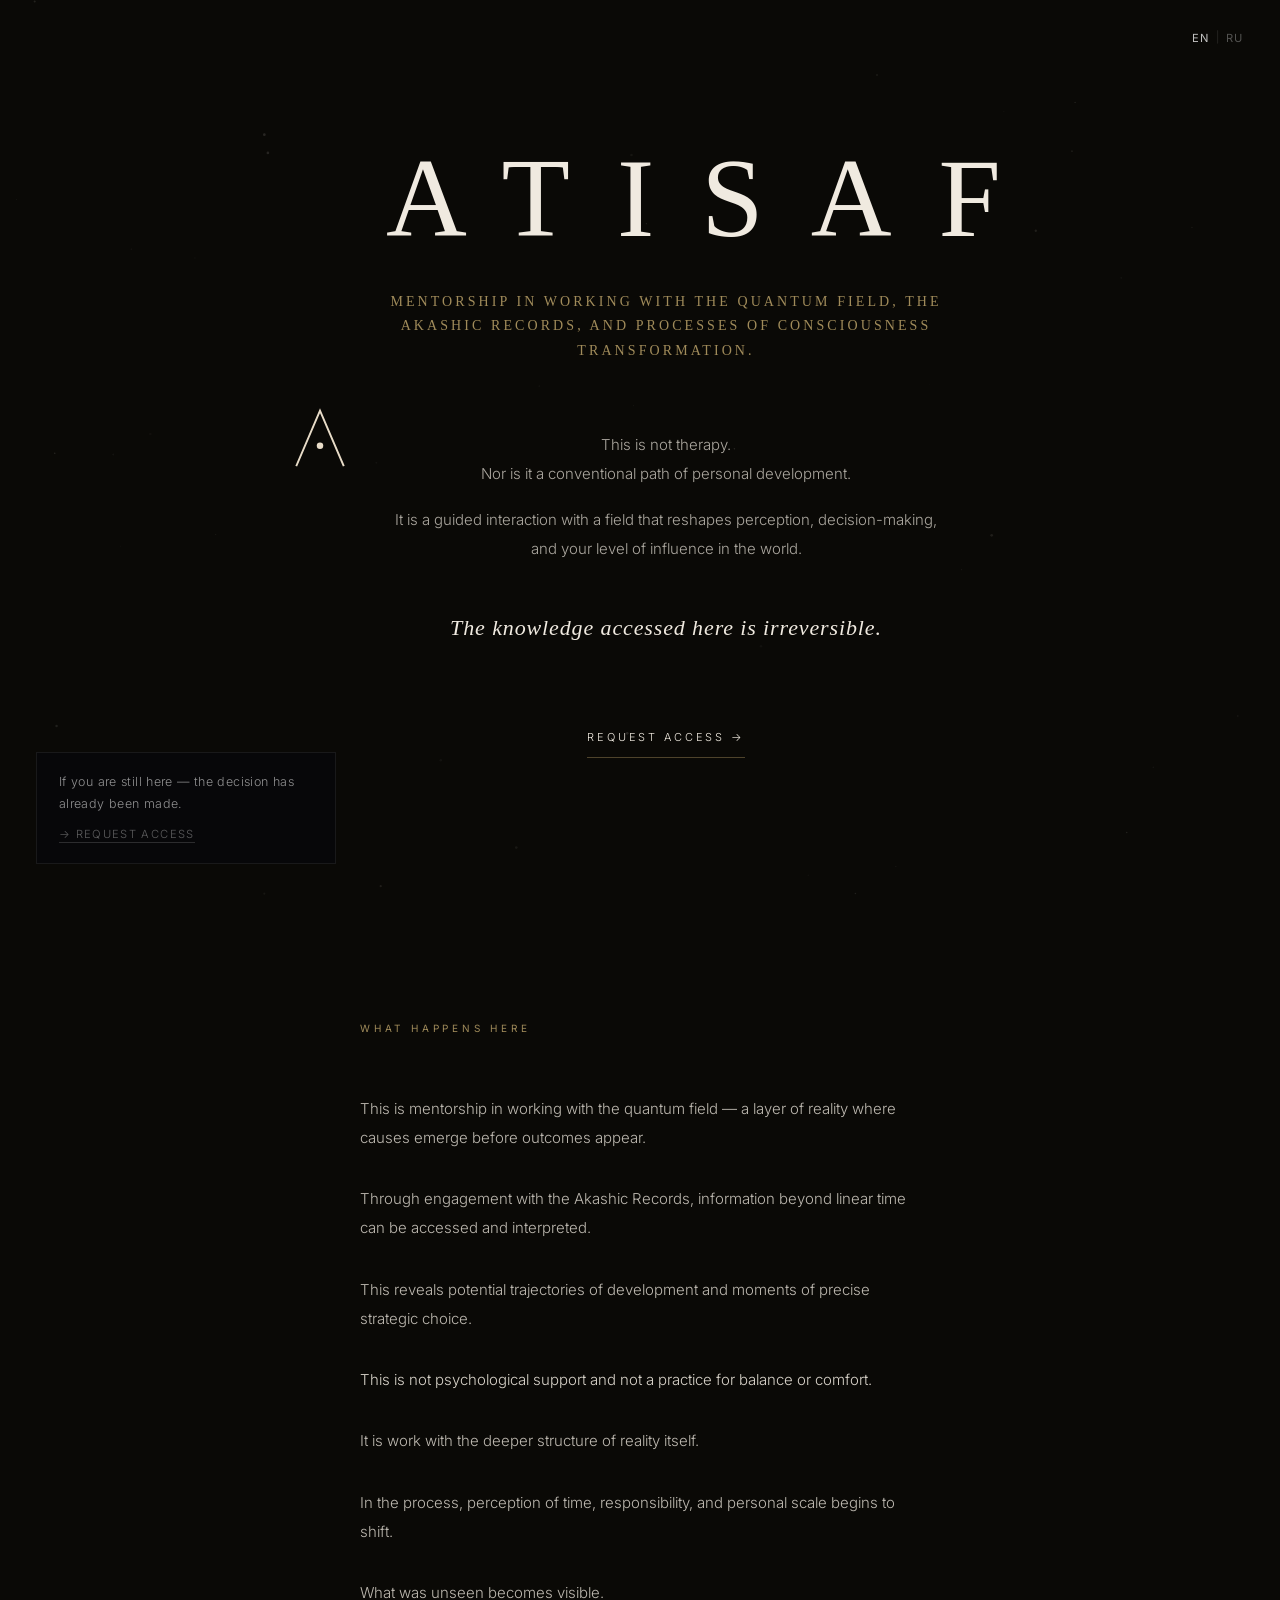
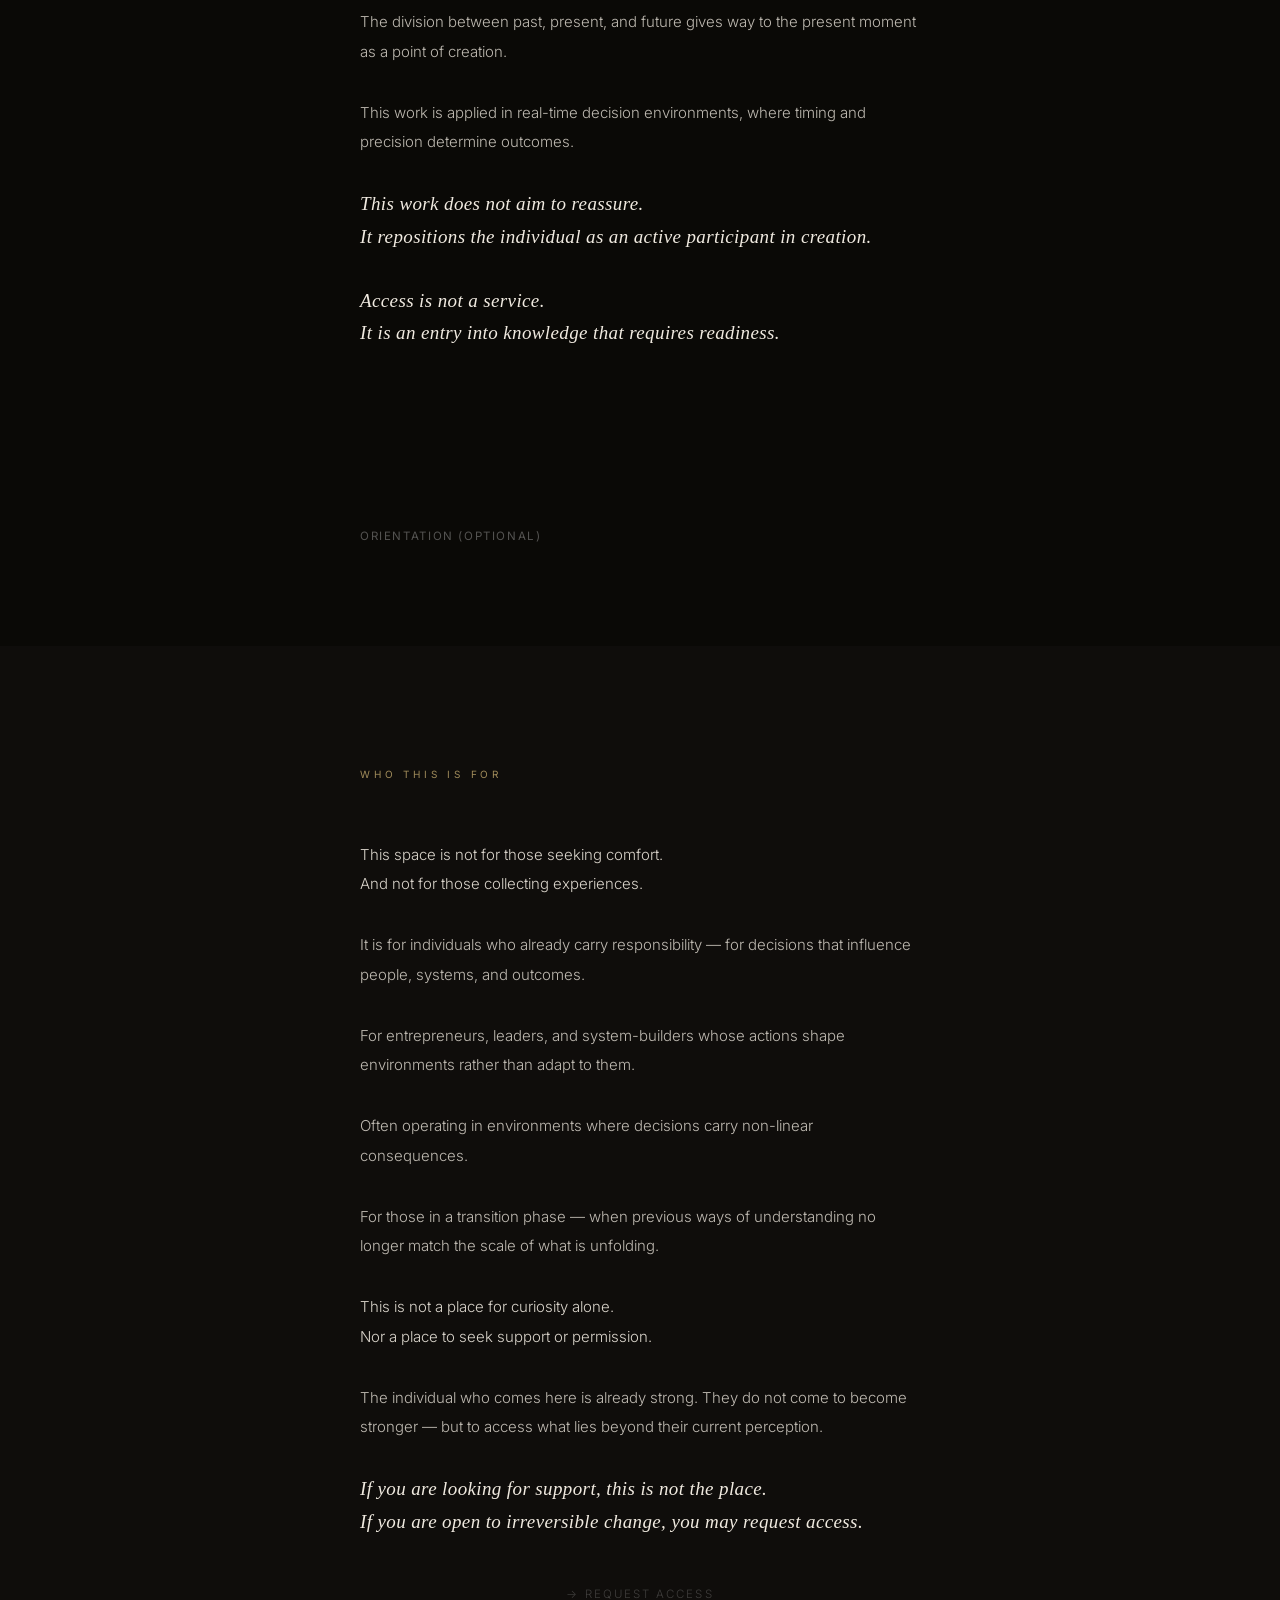
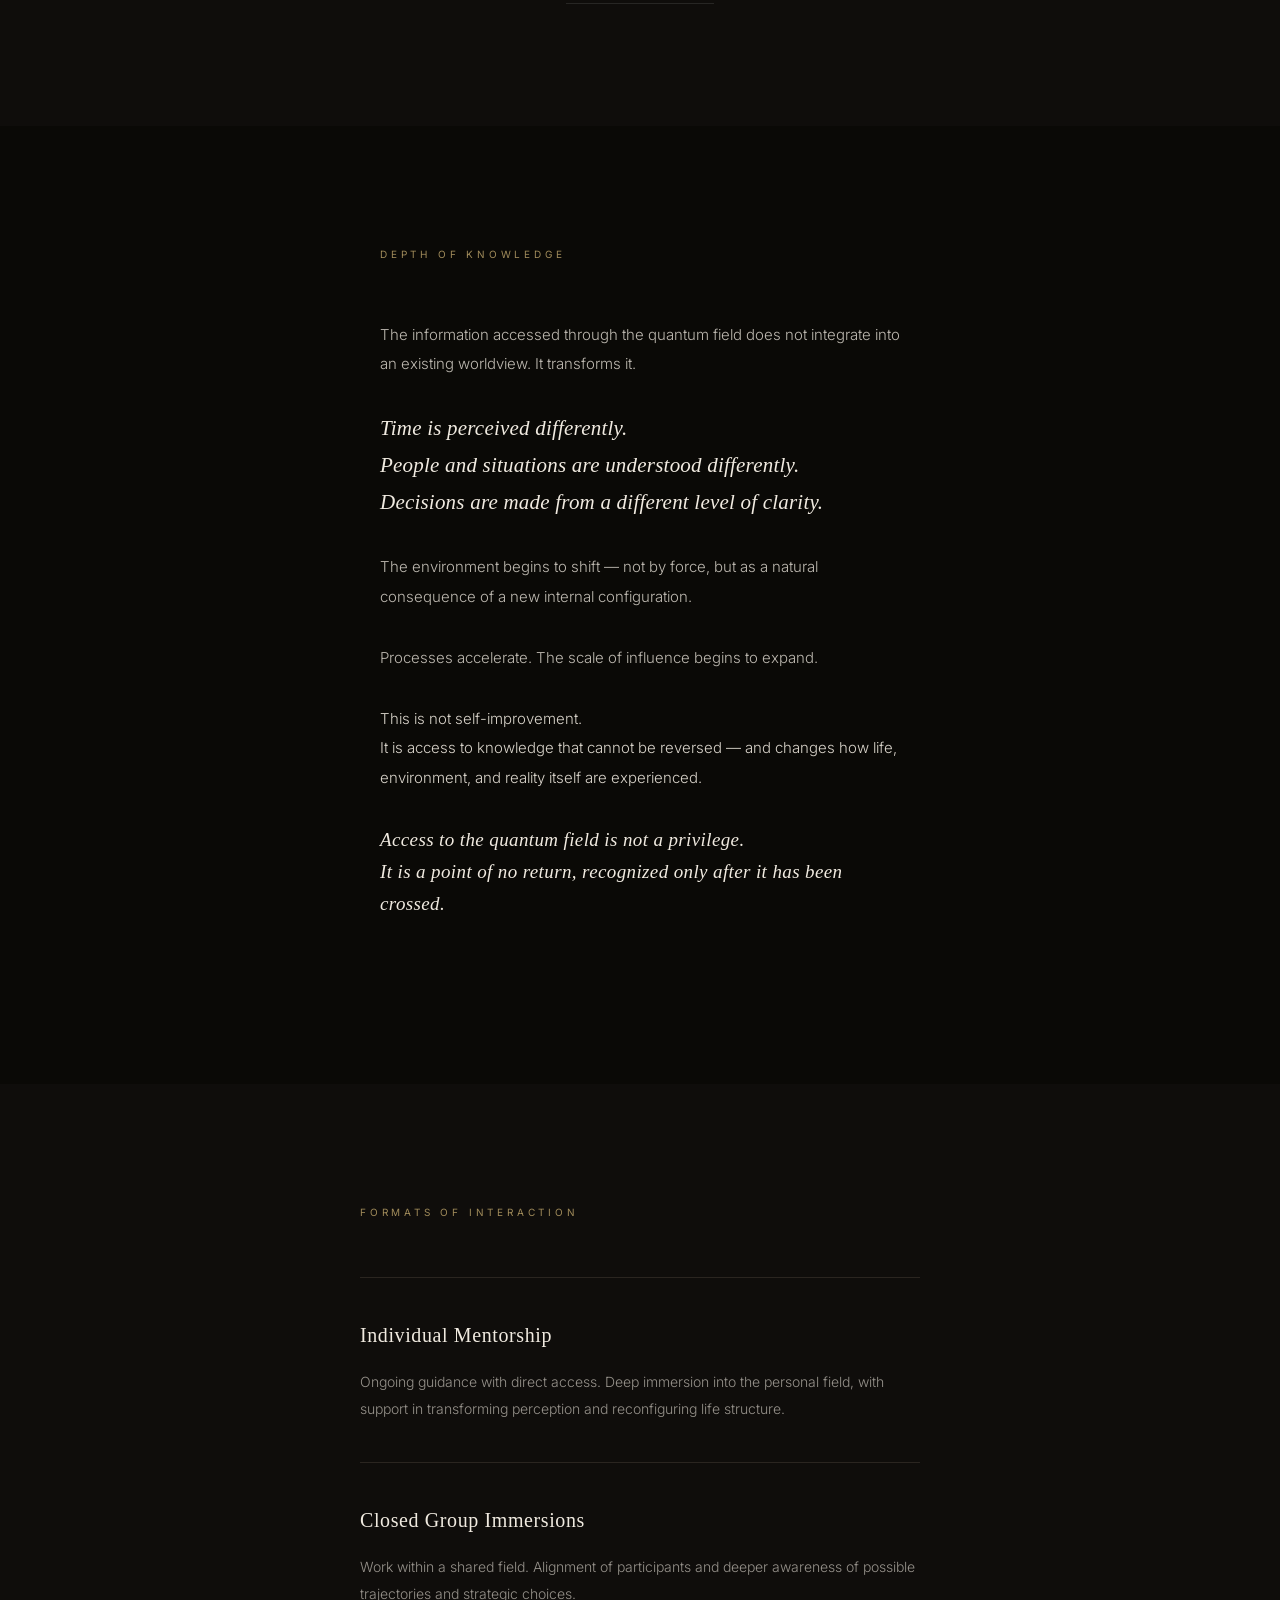
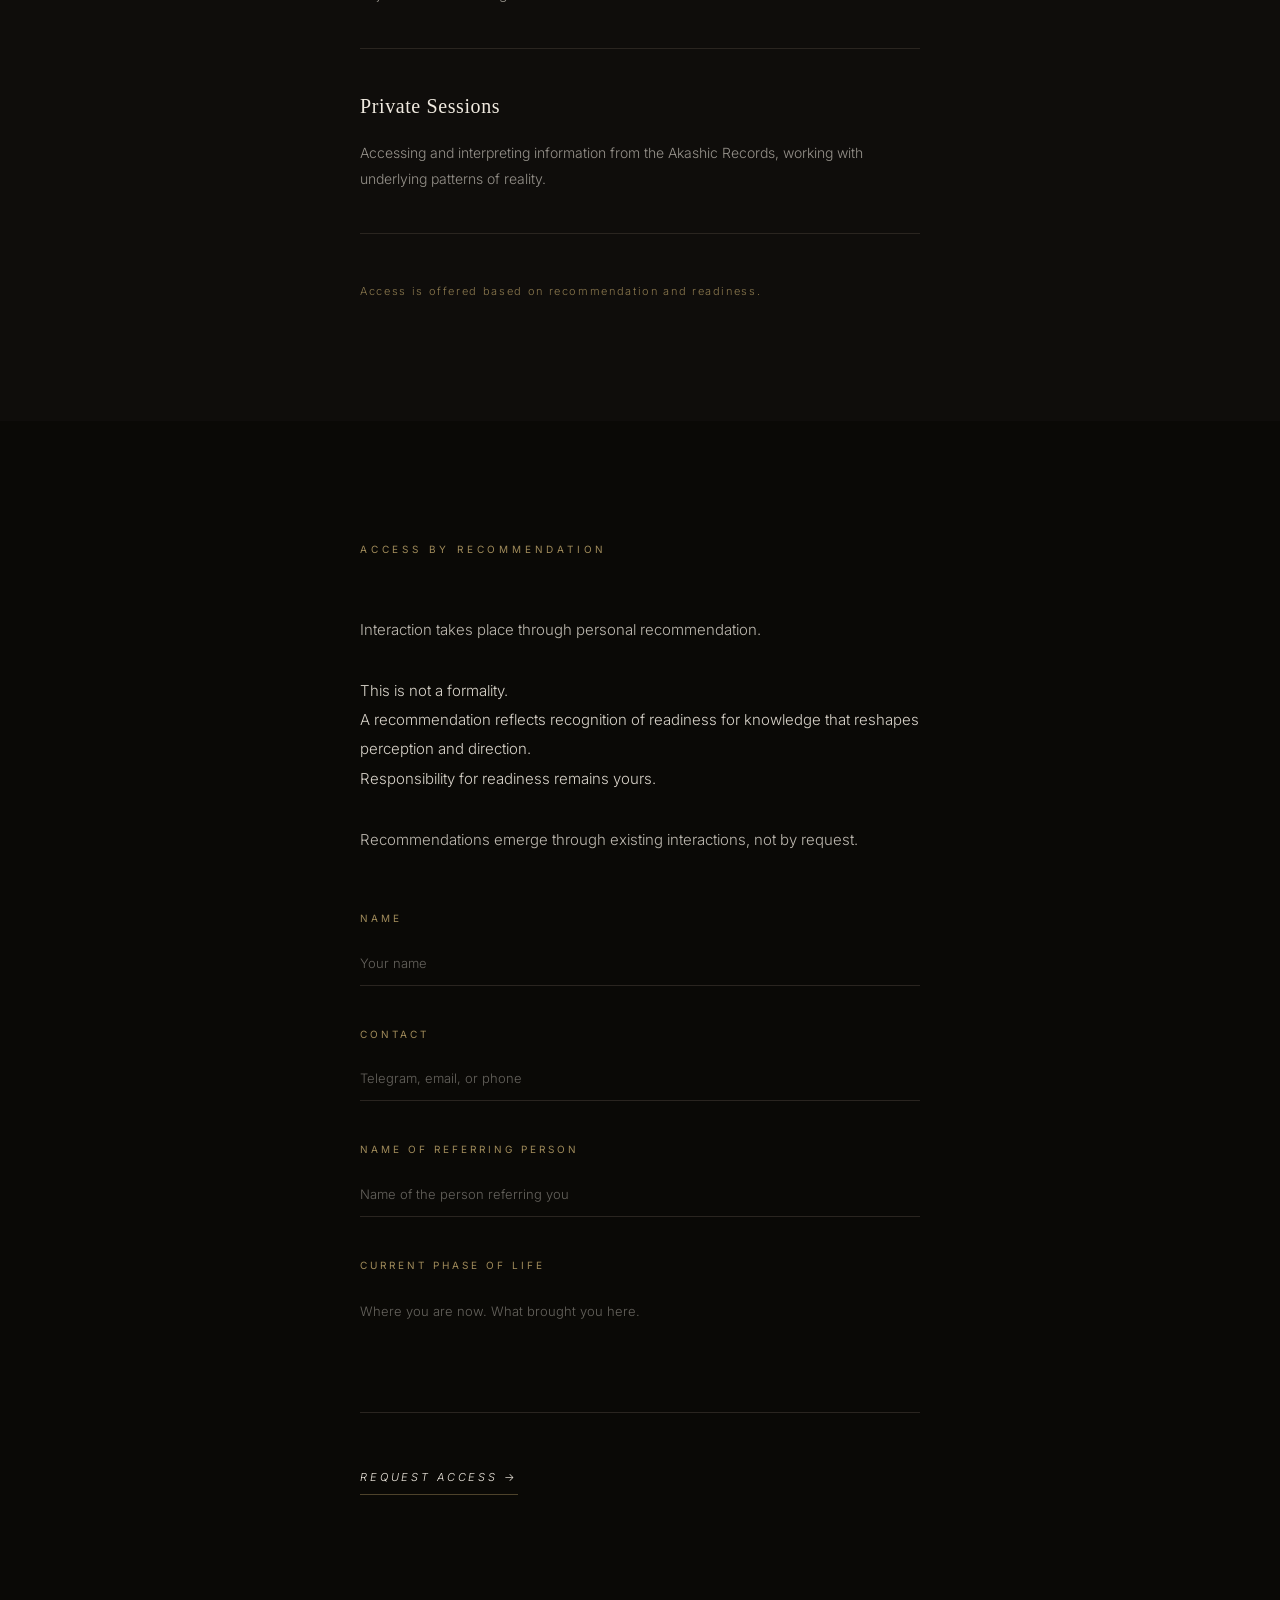
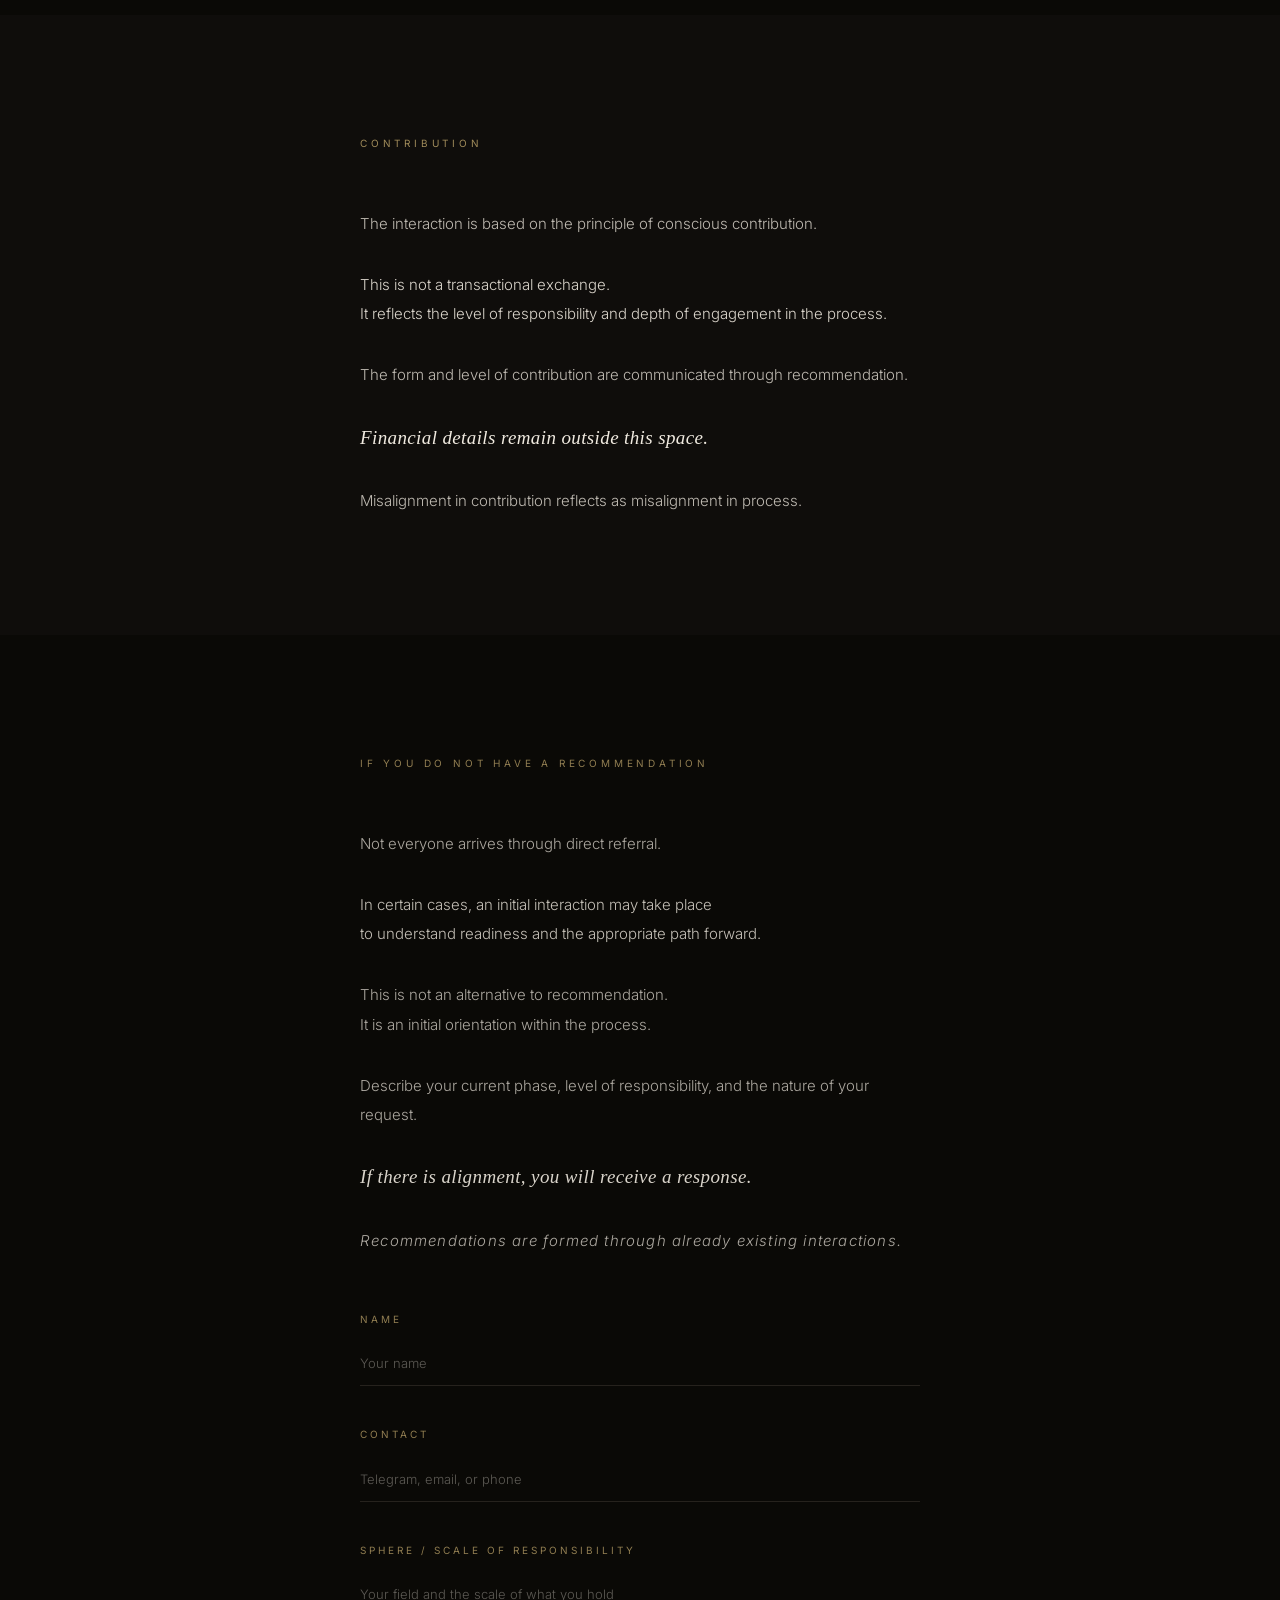
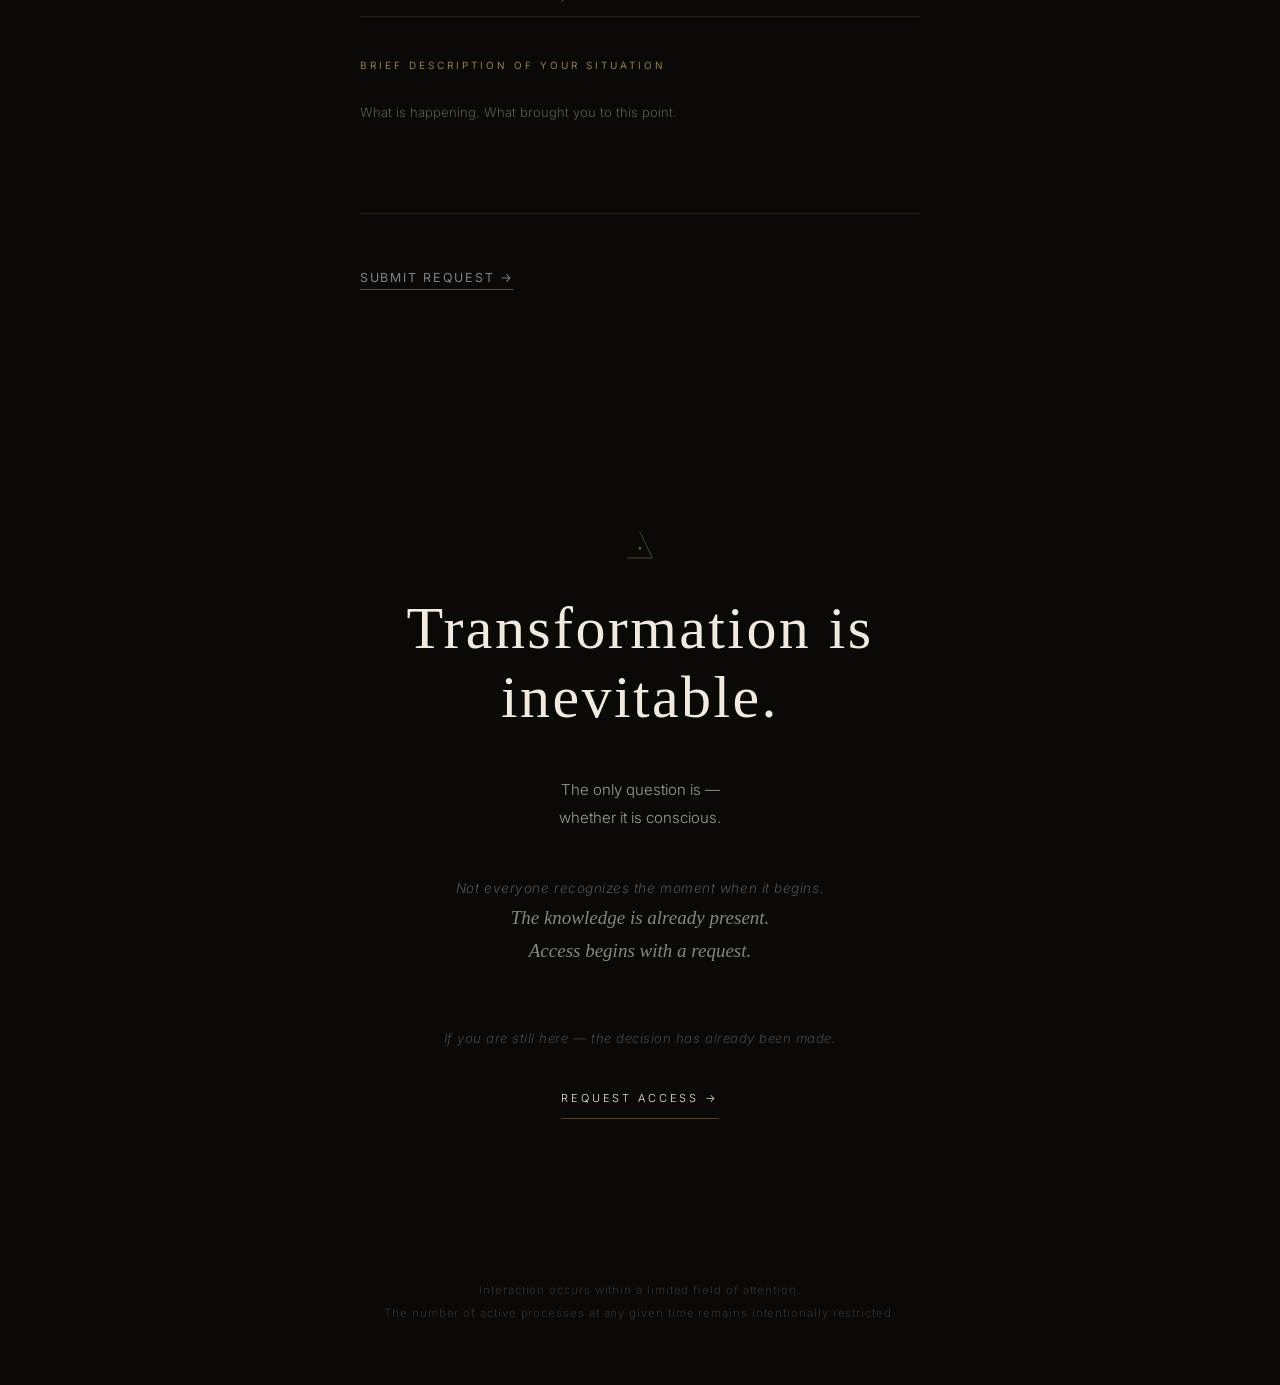
==== commit d4416e3c: "Fix Core A: use polyline to remove base, open triangle Co-Authored-By: Claude Opus 4.6 (1M context) " ====
--- a/index.html
+++ b/index.html
@@ -62,8 +62,8 @@
     <section id="hero">
         <canvas id="particles-canvas"></canvas>
         <div class="logo-header fade-in">
-          <svg xmlns="http://www.w3.org/2000/svg" width="40" height="46" viewBox="0 0 80 92">
-            <polygon points="40,4 76,88 4,88" fill="none" stroke="#e8dcc8" stroke-width="3" stroke-linejoin="miter"/>
+          <svg xmlns="http://www.w3.org/2000/svg" width="52" height="60" viewBox="0 0 80 92">
+            <polyline points="4,88 40,4 76,88" fill="none" stroke="#e8dcc8" stroke-width="3" stroke-linejoin="miter" stroke-linecap="square"/>
             <circle cx="40" cy="58" r="5" fill="#e8dcc8"/>
           </svg>
         </div>
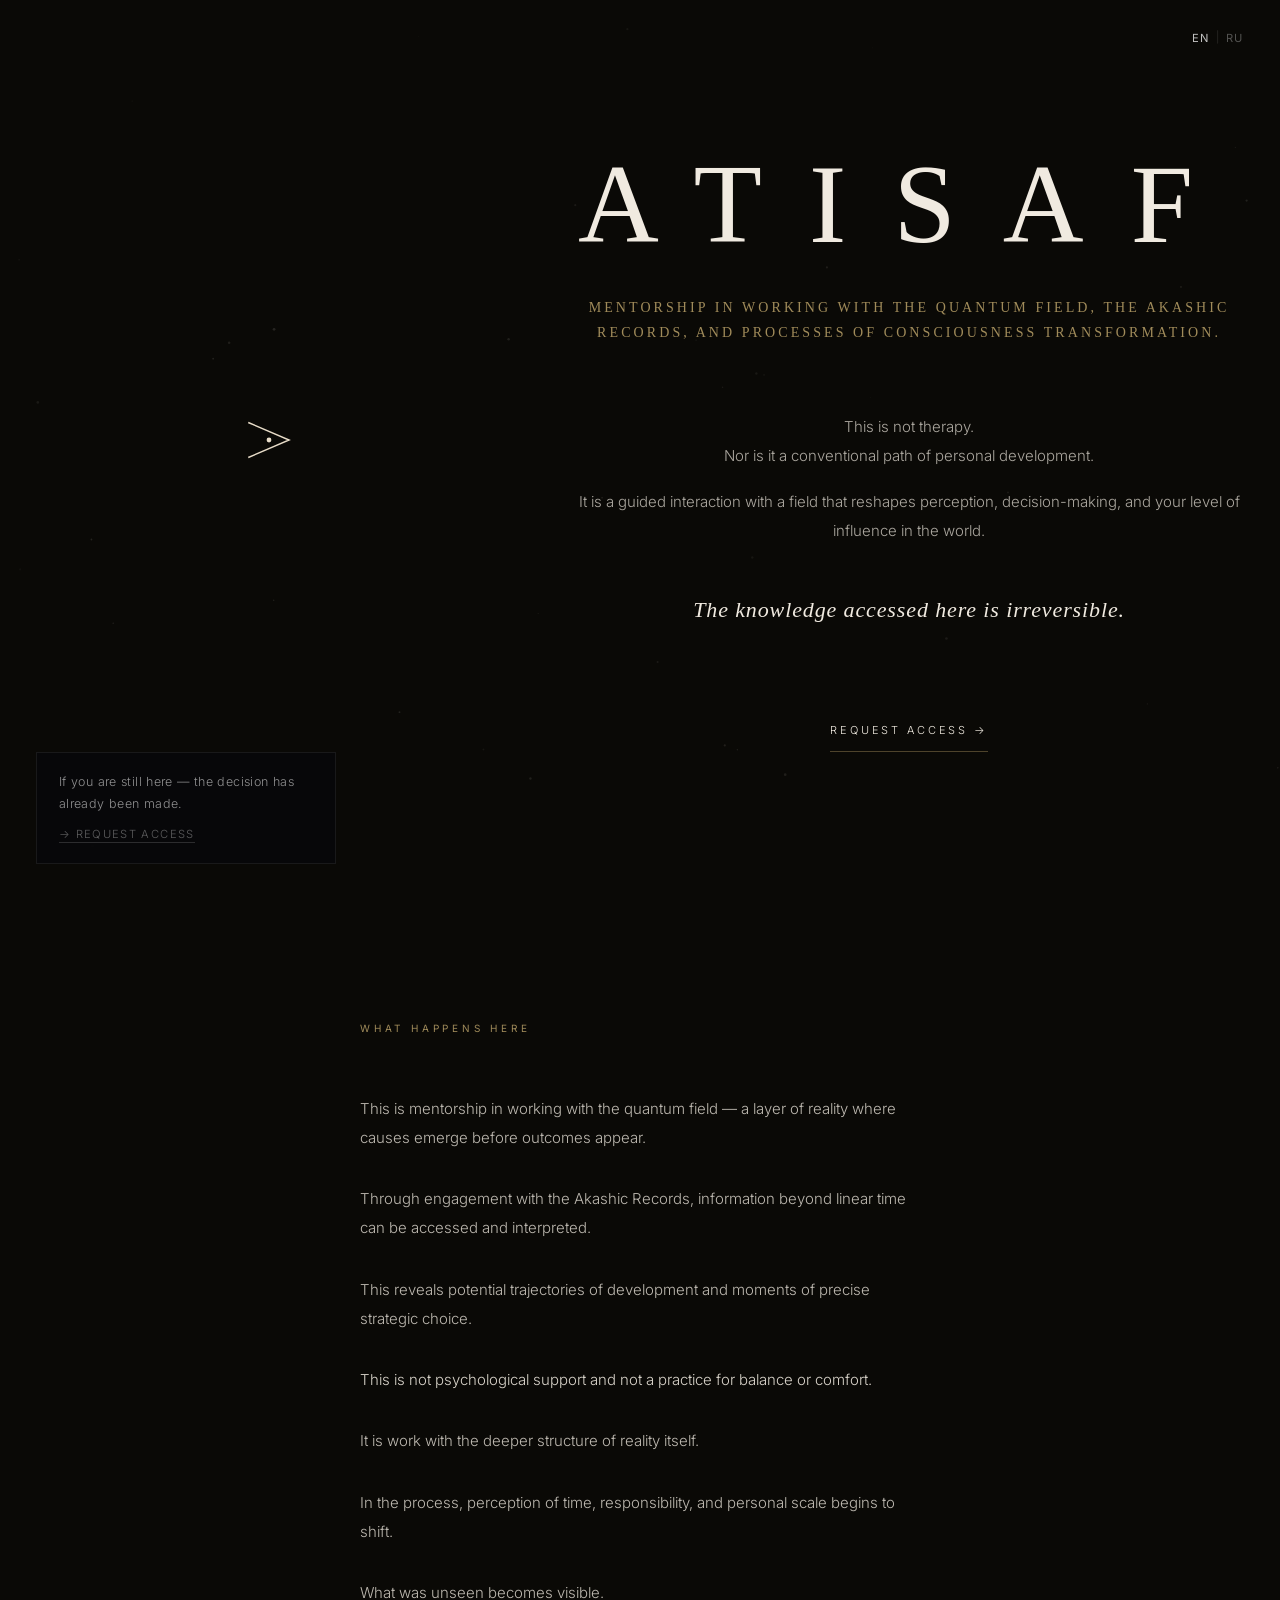
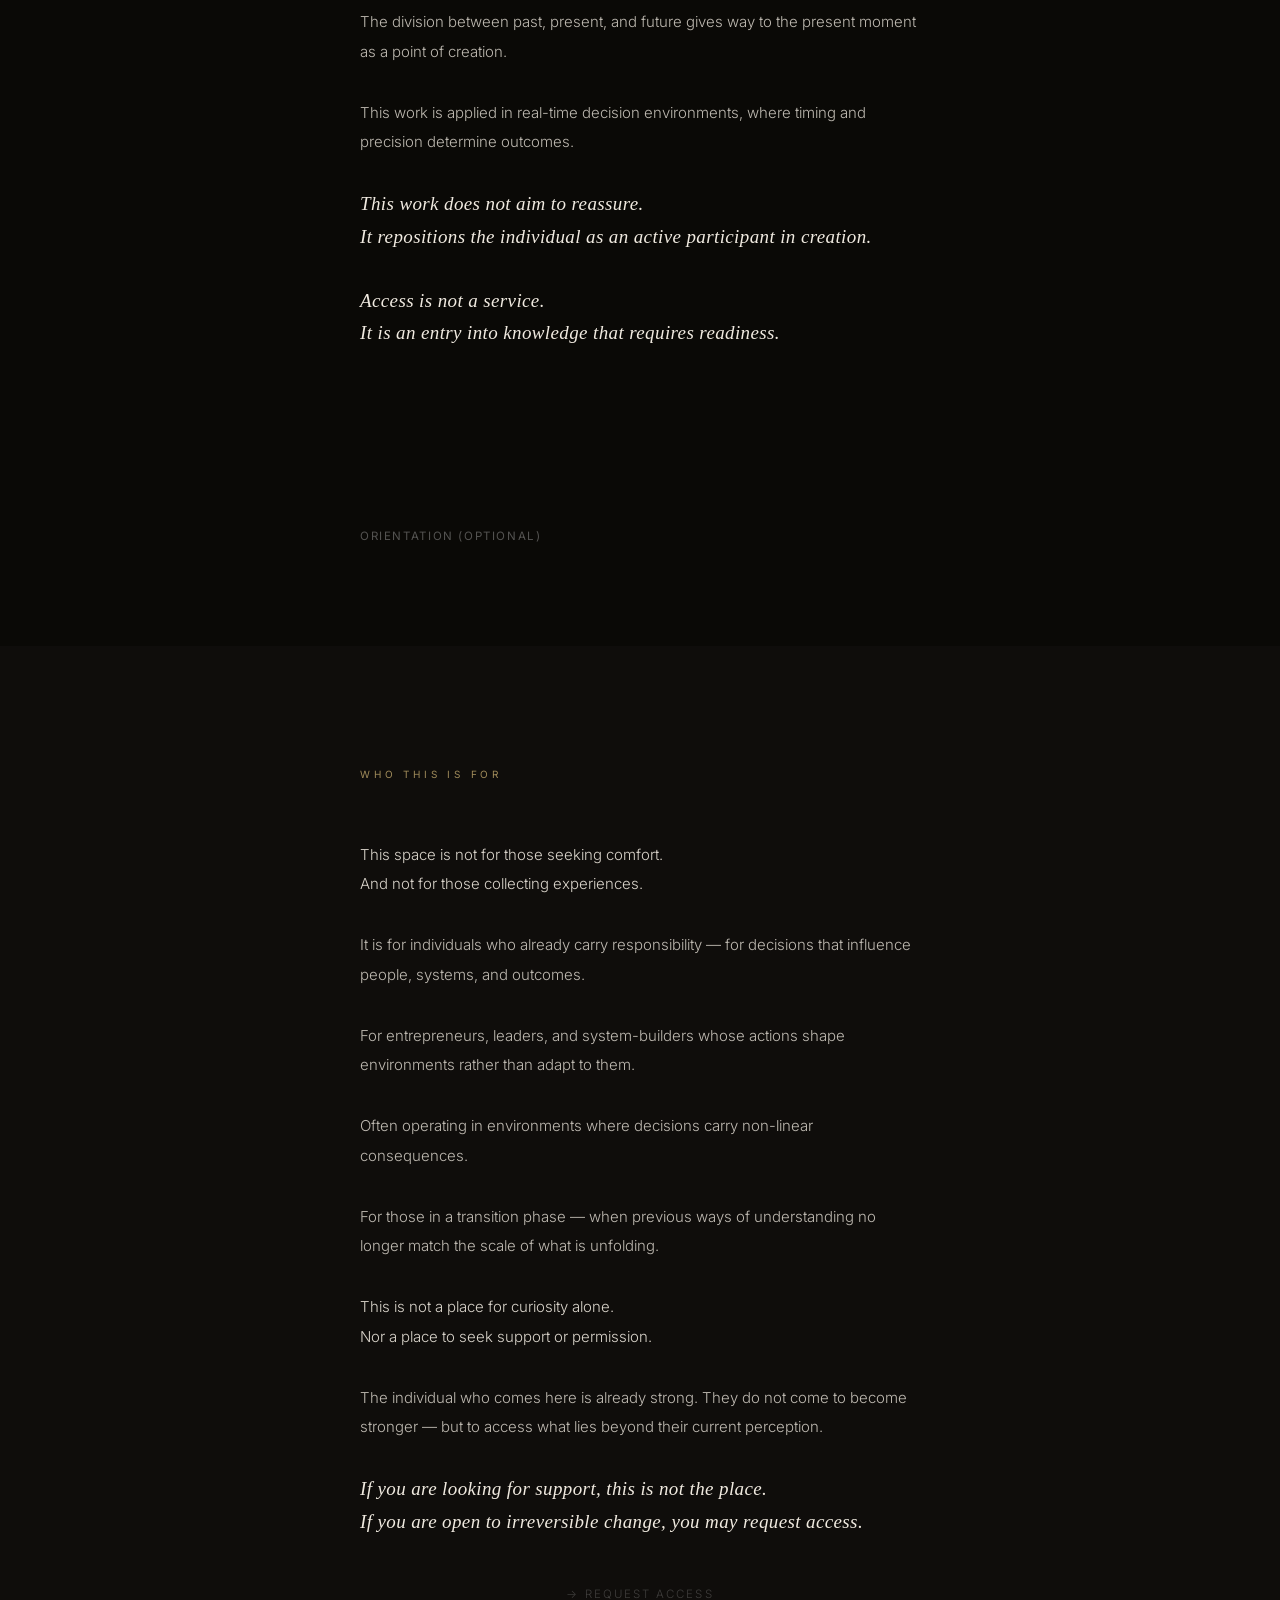
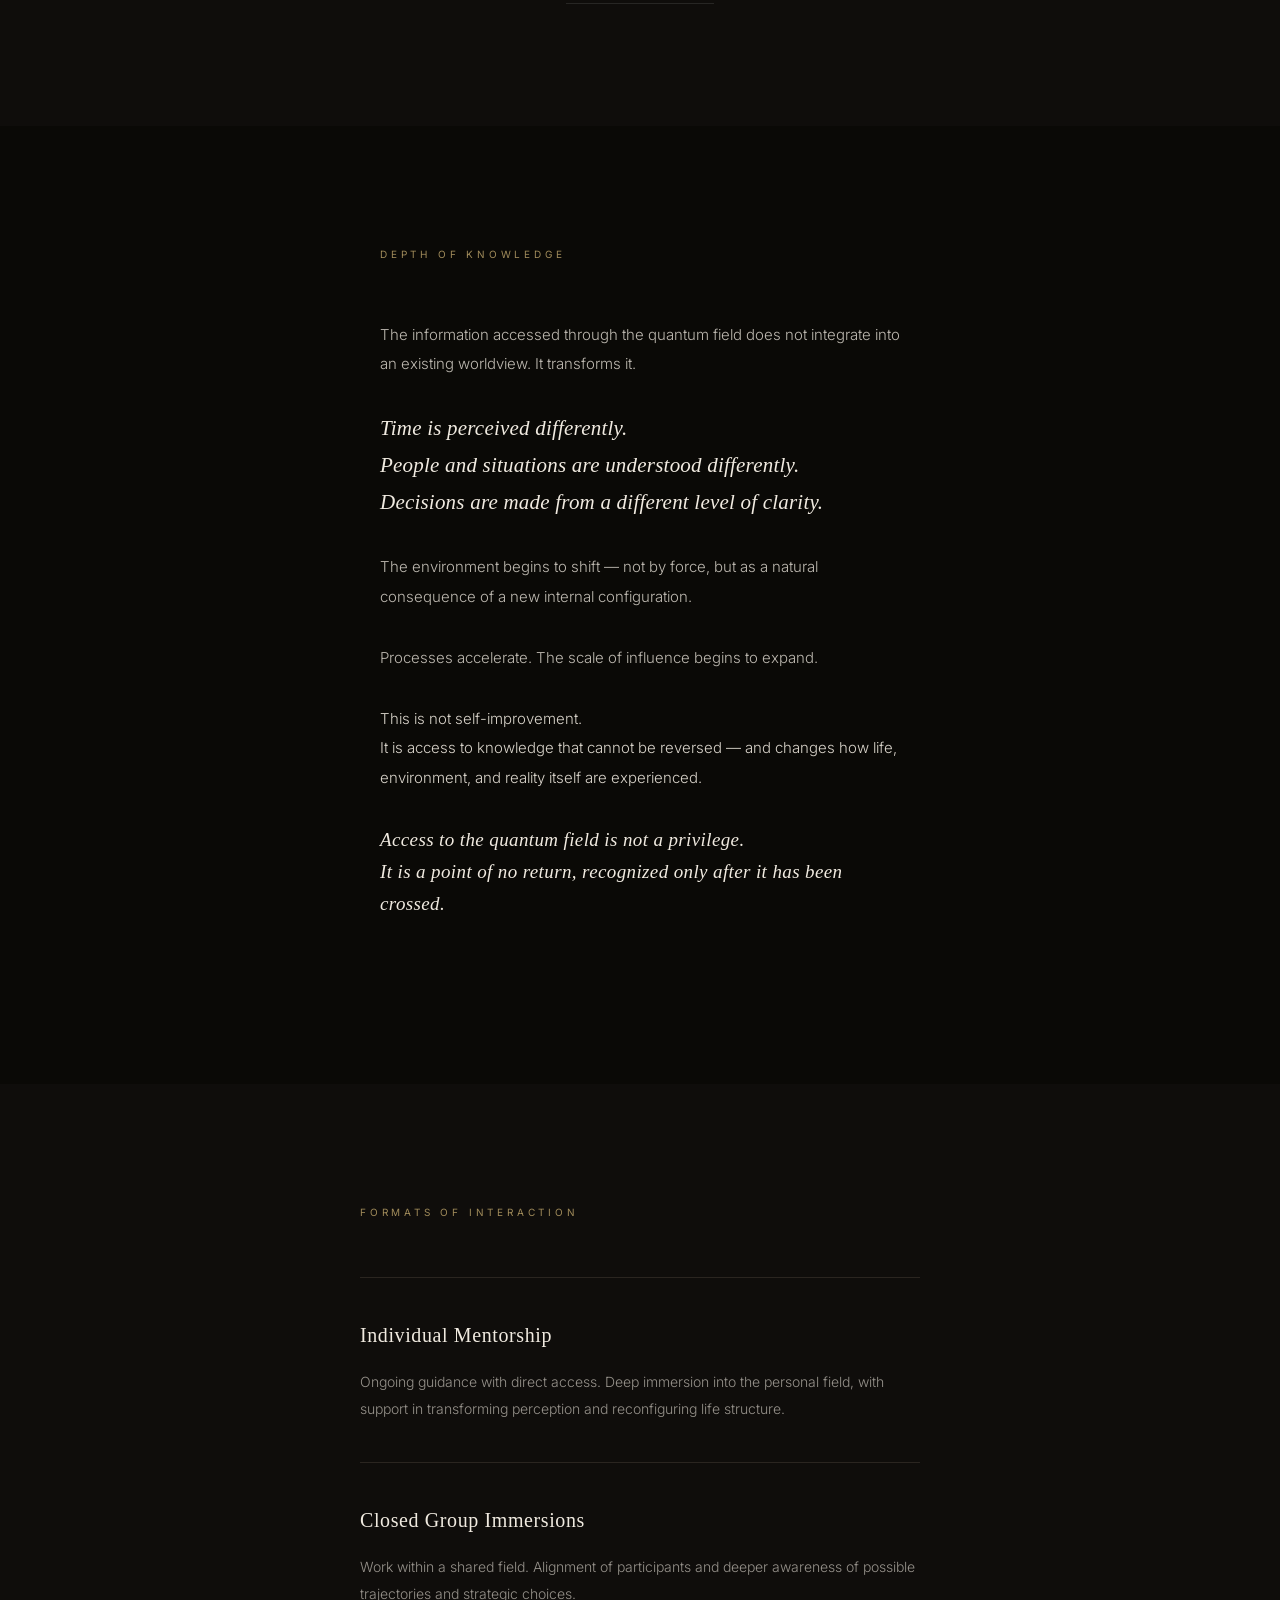
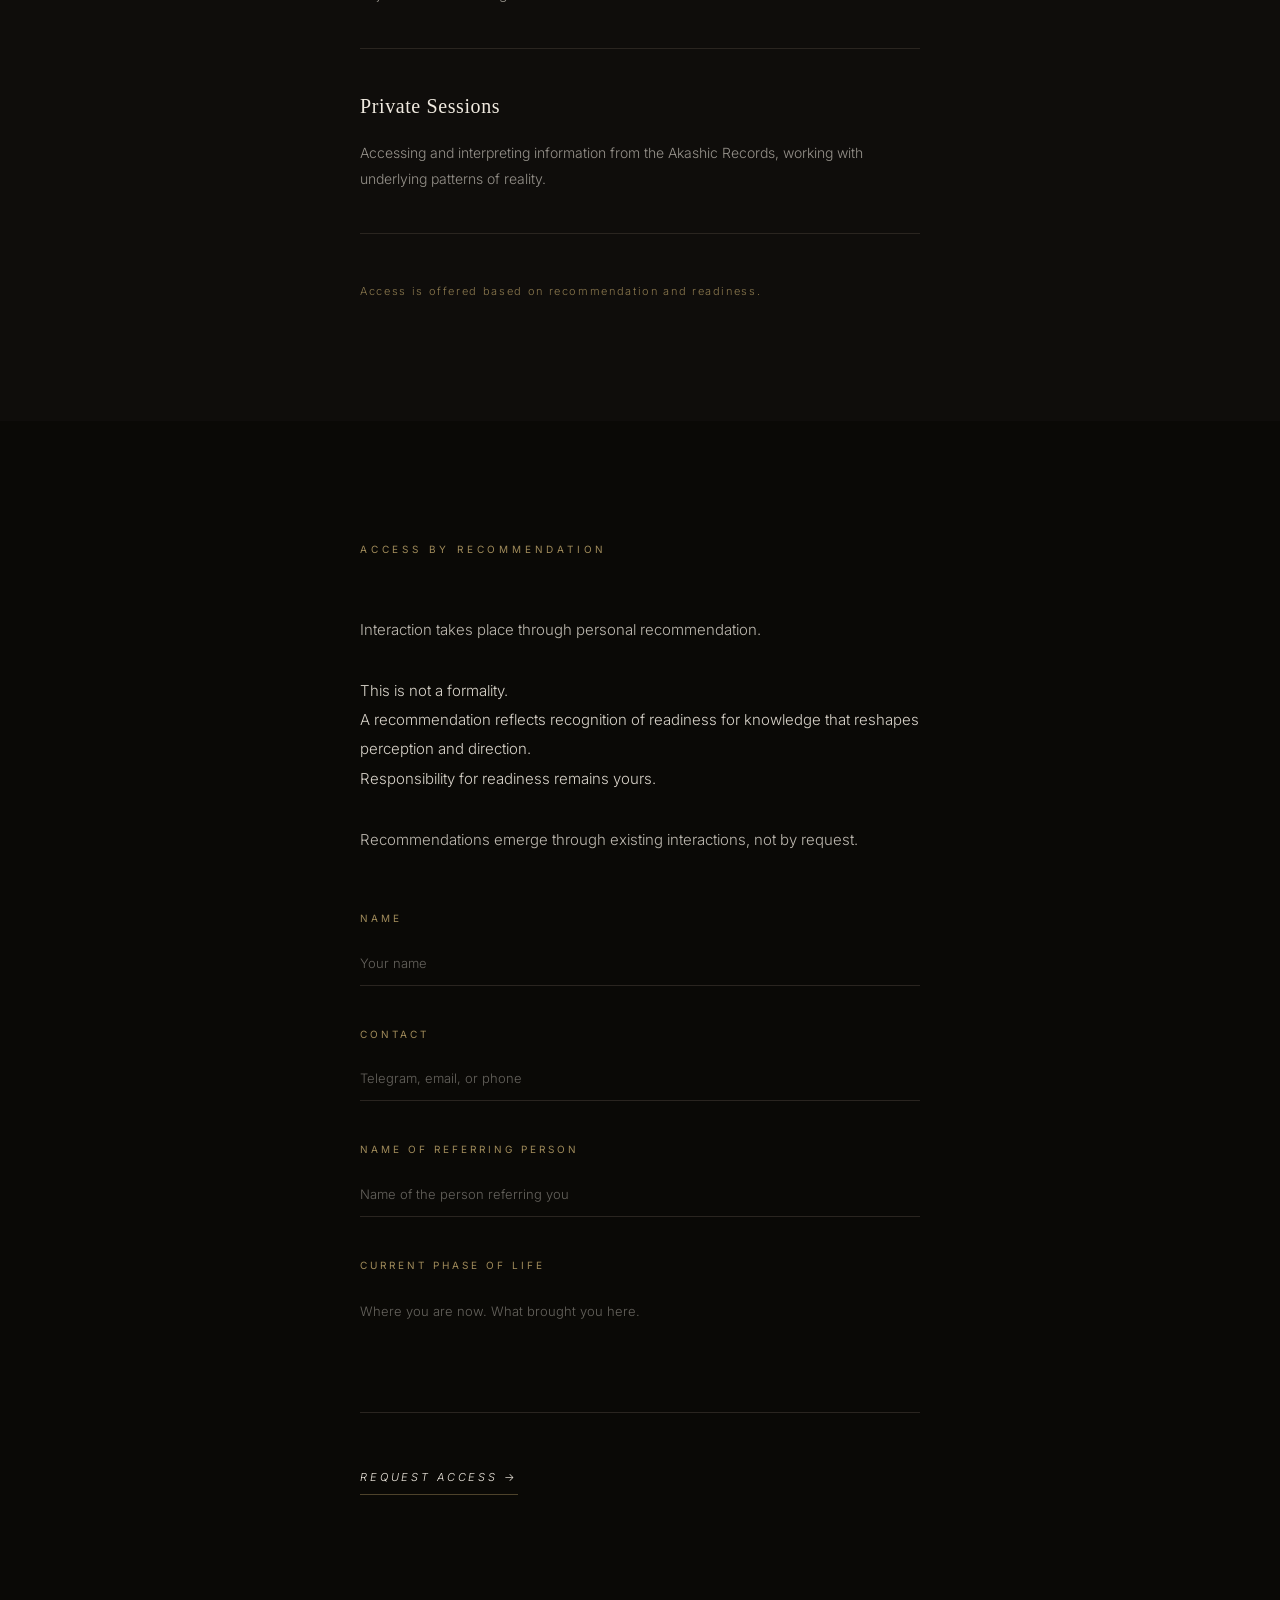
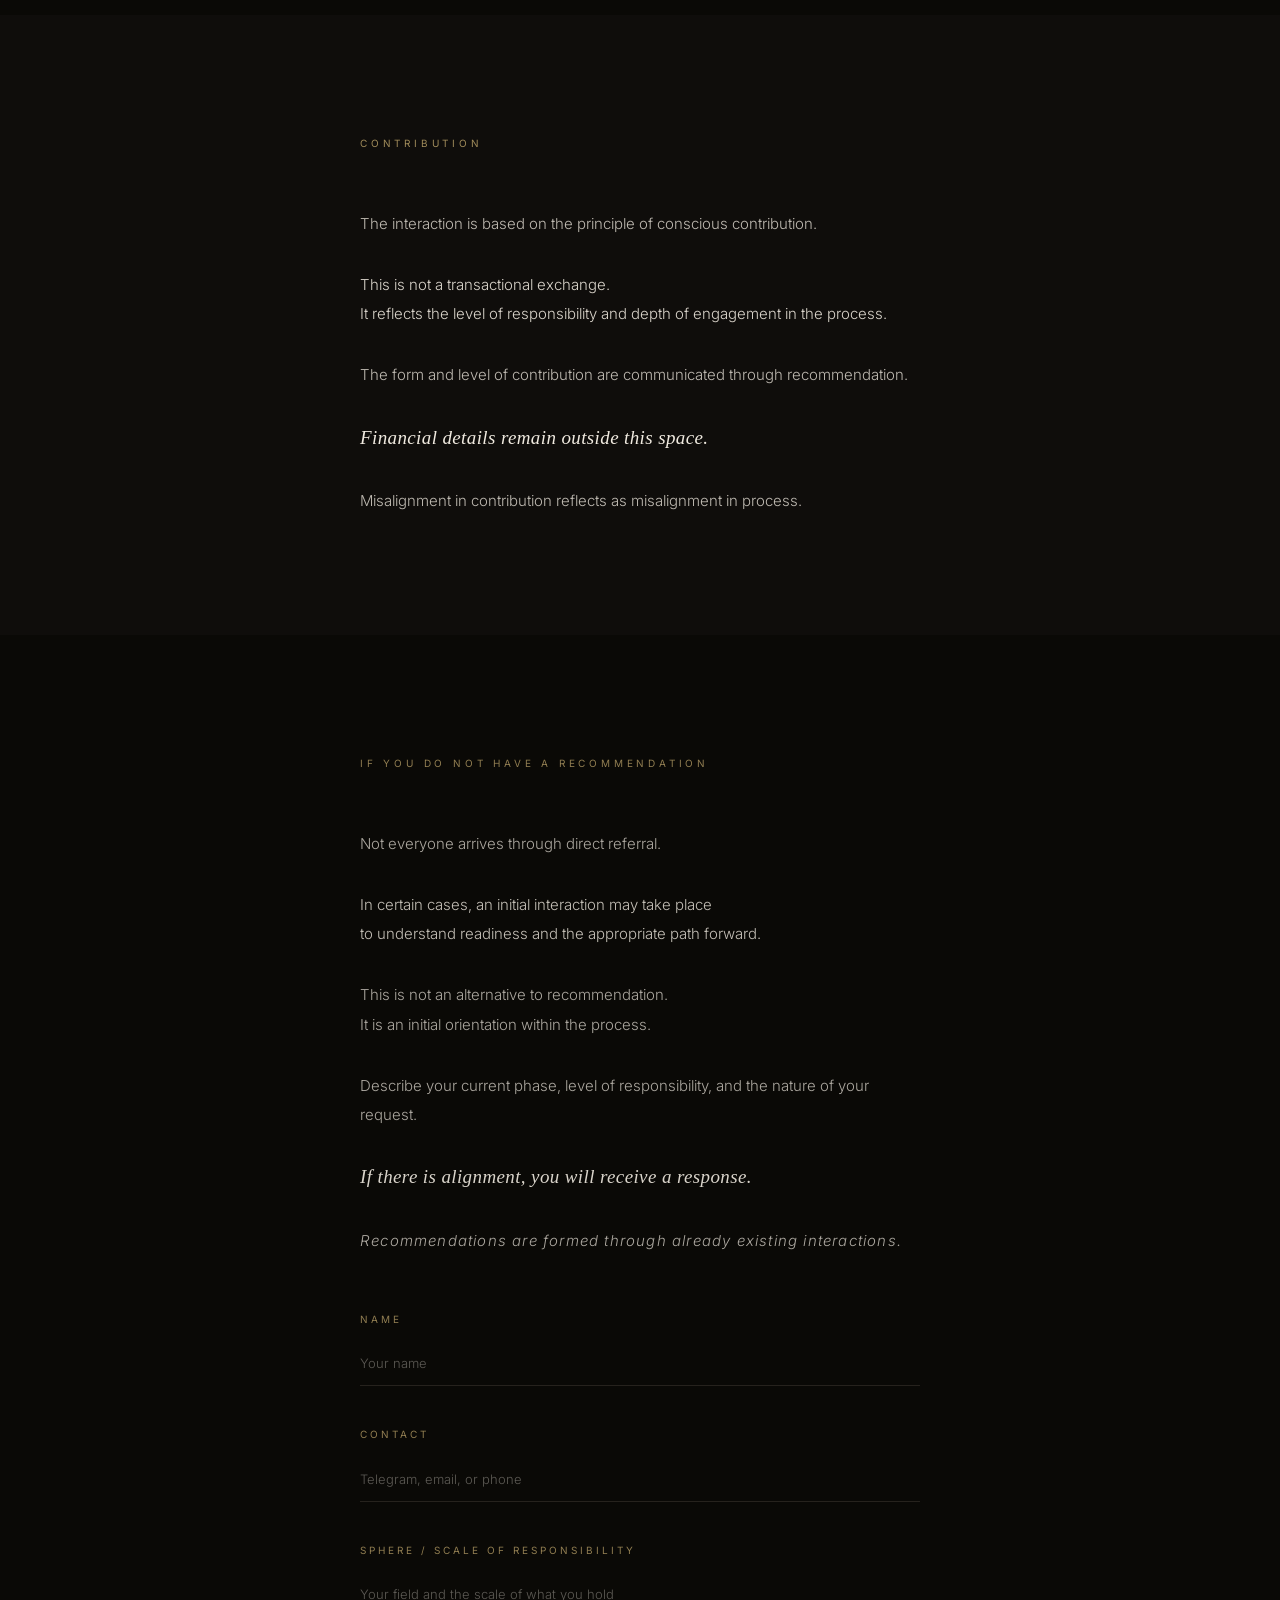
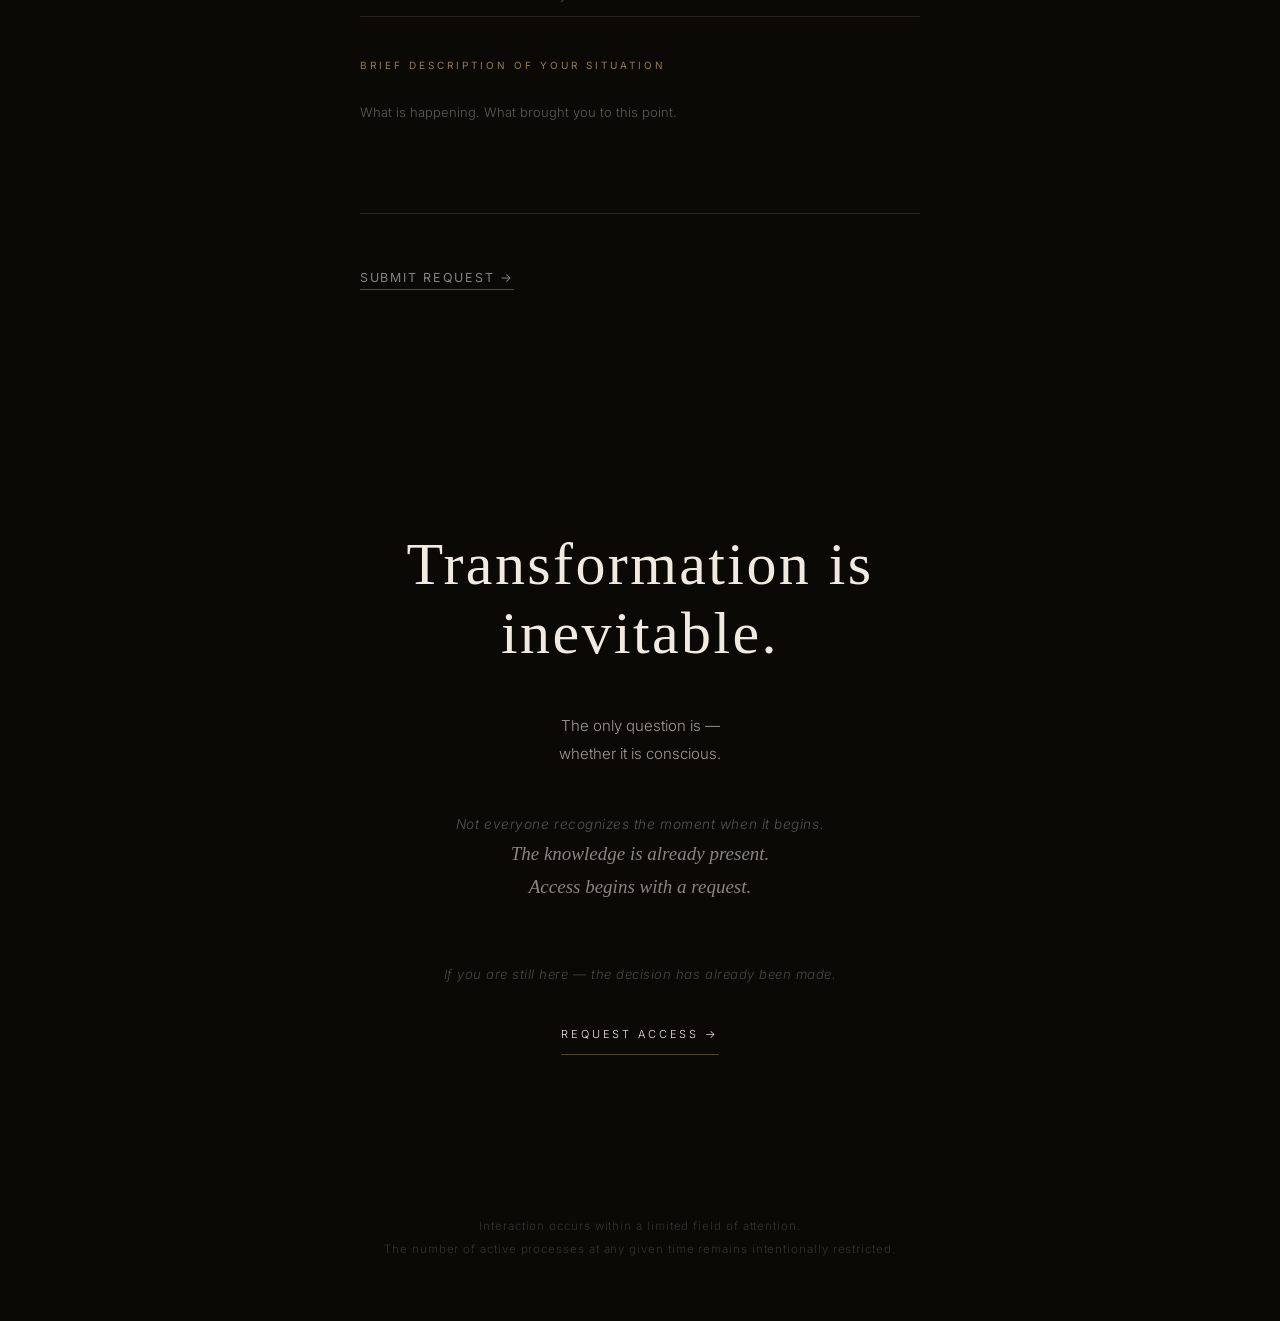
==== commit fd4e57c3: "Force update: logo tilted right cx=46, favicon same direction Co-Authored-By: Claude Opus 4.6 (1M co" ====
--- a/index.html
+++ b/index.html
@@ -9,11 +9,11 @@
     <meta property="og:description" content="A private space for working with perception, decision-making, and the deeper structure of reality.">
     <meta property="og:type" content="website">
     <meta property="og:url" content="https://atisaf.com/">
-    <meta property="og:image" content="/og-image-en.png">
+    <meta property="og:image" content="og-image-en.png">
     <meta property="og:image:width" content="1200">
     <meta property="og:image:height" content="630">
     <meta name="twitter:card" content="summary_large_image">
-    <meta name="twitter:image" content="/og-image-en.png">
+    <meta name="twitter:image" content="og-image-en.png">
     <title>Quantum Field Mentorship | Akashic Records &amp; Consciousness Work</title>
     <link rel="icon" type="image/svg+xml" href="/favicon.svg">
     <link rel="shortcut icon" href="/favicon.svg">
@@ -62,9 +62,9 @@
     <section id="hero">
         <canvas id="particles-canvas"></canvas>
         <div class="logo-header fade-in">
-          <svg xmlns="http://www.w3.org/2000/svg" width="52" height="60" viewBox="0 0 80 92">
-            <polyline points="4,88 40,4 76,88" fill="none" stroke="#e8dcc8" stroke-width="3" stroke-linejoin="miter" stroke-linecap="square"/>
-            <circle cx="40" cy="58" r="5" fill="#e8dcc8"/>
+          <svg xmlns="http://www.w3.org/2000/svg" width="44" height="44" viewBox="0 0 92 80">
+            <polyline points="4,76 88,40 4,4" fill="none" stroke="#e8dcc8" stroke-width="3" stroke-linejoin="miter" stroke-linecap="square"/>
+            <circle cx="46" cy="40" r="5" fill="#e8dcc8"/>
           </svg>
         </div>
         <div class="hero-inner">
@@ -331,12 +331,6 @@
     ══════════════════════════════════════ -->
     <section id="final">
         <div class="final-inner fade-in">
-            <div class="logo-seal fade-in">
-              <svg xmlns="http://www.w3.org/2000/svg" viewBox="0 0 100 110" width="28" height="32">
-                <path d="M50 6 L94 98 L6 98" fill="none" stroke="rgba(232,220,200,0.35)" stroke-width="2.8" stroke-linejoin="miter" stroke-linecap="square"/>
-                <circle cx="50" cy="63" r="5" fill="rgba(232,220,200,0.35)"/>
-              </svg>
-            </div>
             <p class="final-title" data-i18n="finalTitle">Transformation is inevitable.</p>
             <p class="final-sub" data-i18n="finalSub">The only question is —<br>whether it is conscious.</p>
             <p class="final-extra" data-i18n="finalExtra">Not everyone recognizes the moment when it begins.</p>
--- a/style.css
+++ b/style.css
@@ -128,9 +128,15 @@
 }
 
 .hero-inner {
+    width: 100%;
+    max-width: 760px;
+    margin: 0 auto;
+    text-align: center;
+    display: flex;
+    flex-direction: column;
+    align-items: center;
     position: relative;
     z-index: 1;
-    max-width: 640px;
     padding: 80px 40px;
 }
 
@@ -708,8 +714,12 @@
 .logo-header {
   display: flex;
   justify-content: center;
-  margin-bottom: 24px;
-  opacity: 0.7;
+  align-items: center;
+  width: 100%;
+  margin-bottom: 20px;
+  opacity: 0.75;
+  z-index: 2;
+  position: relative;
 }
 
 .logo-seal {
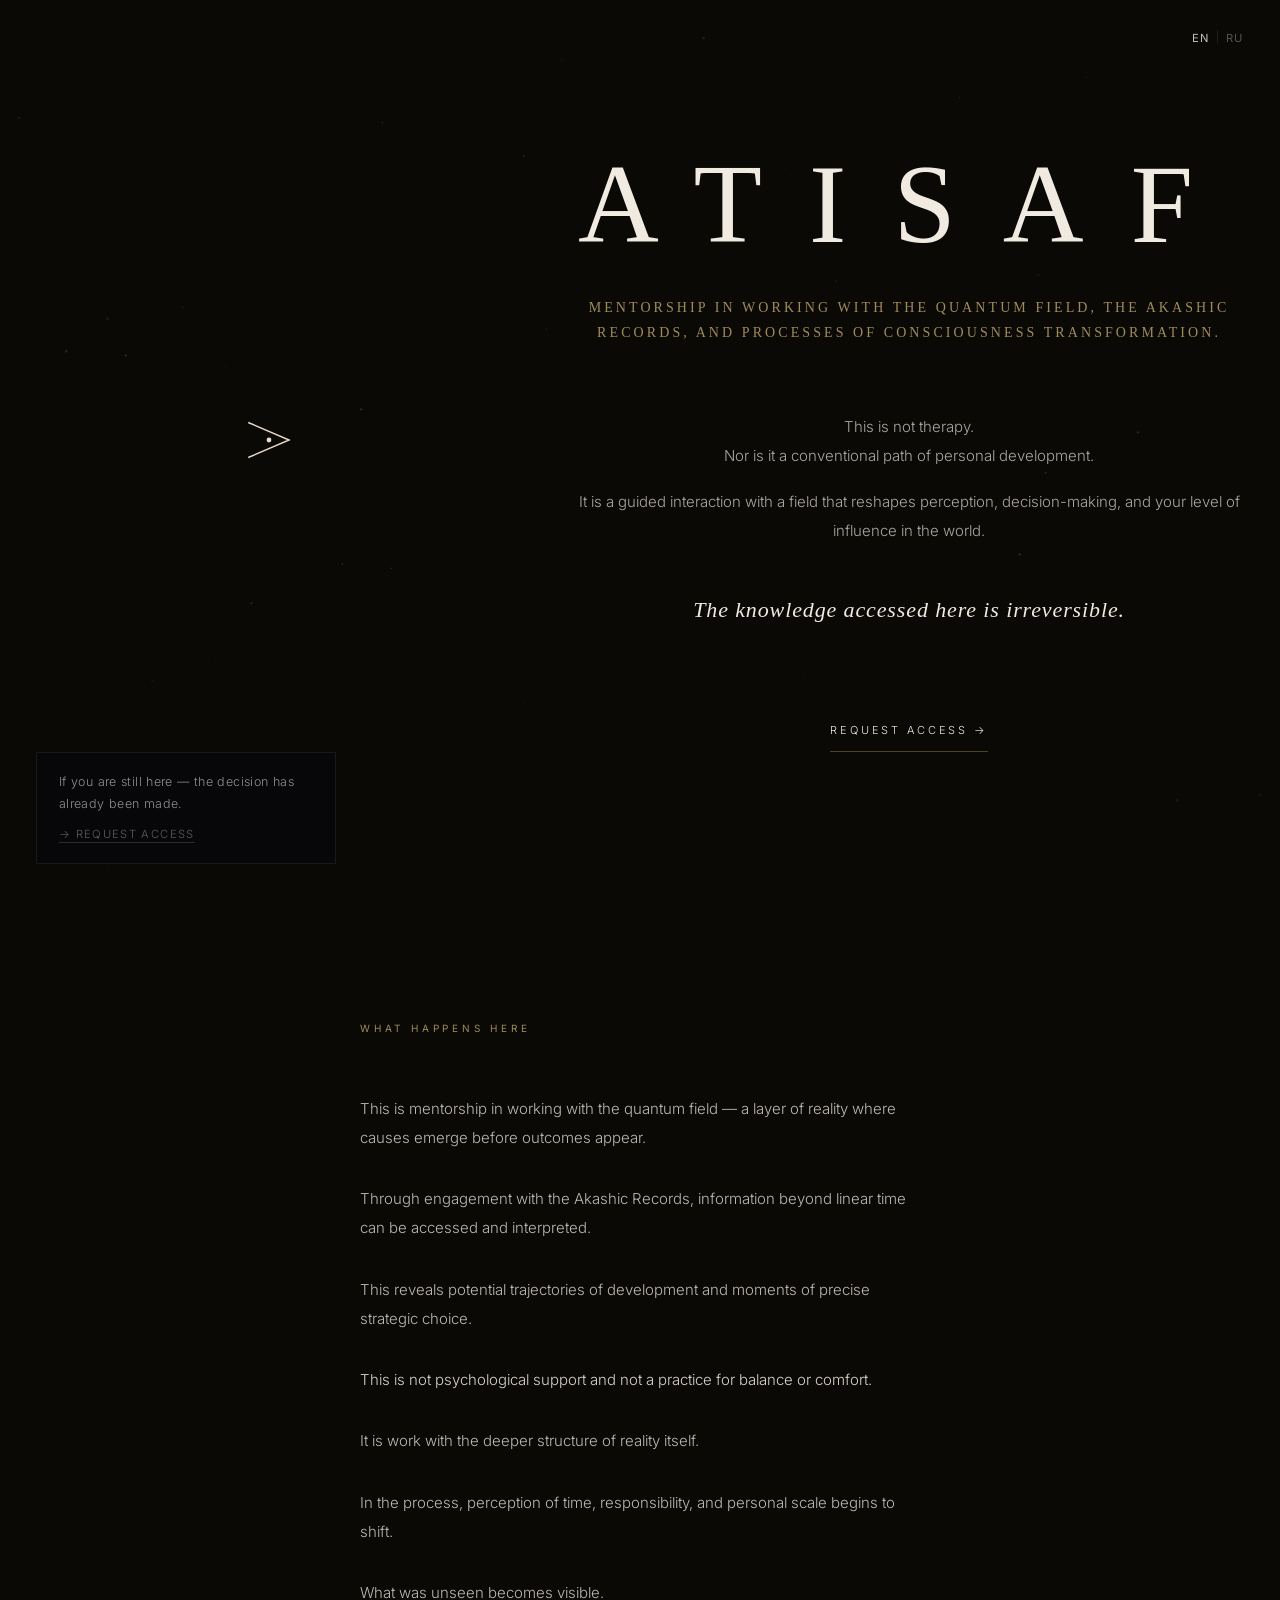
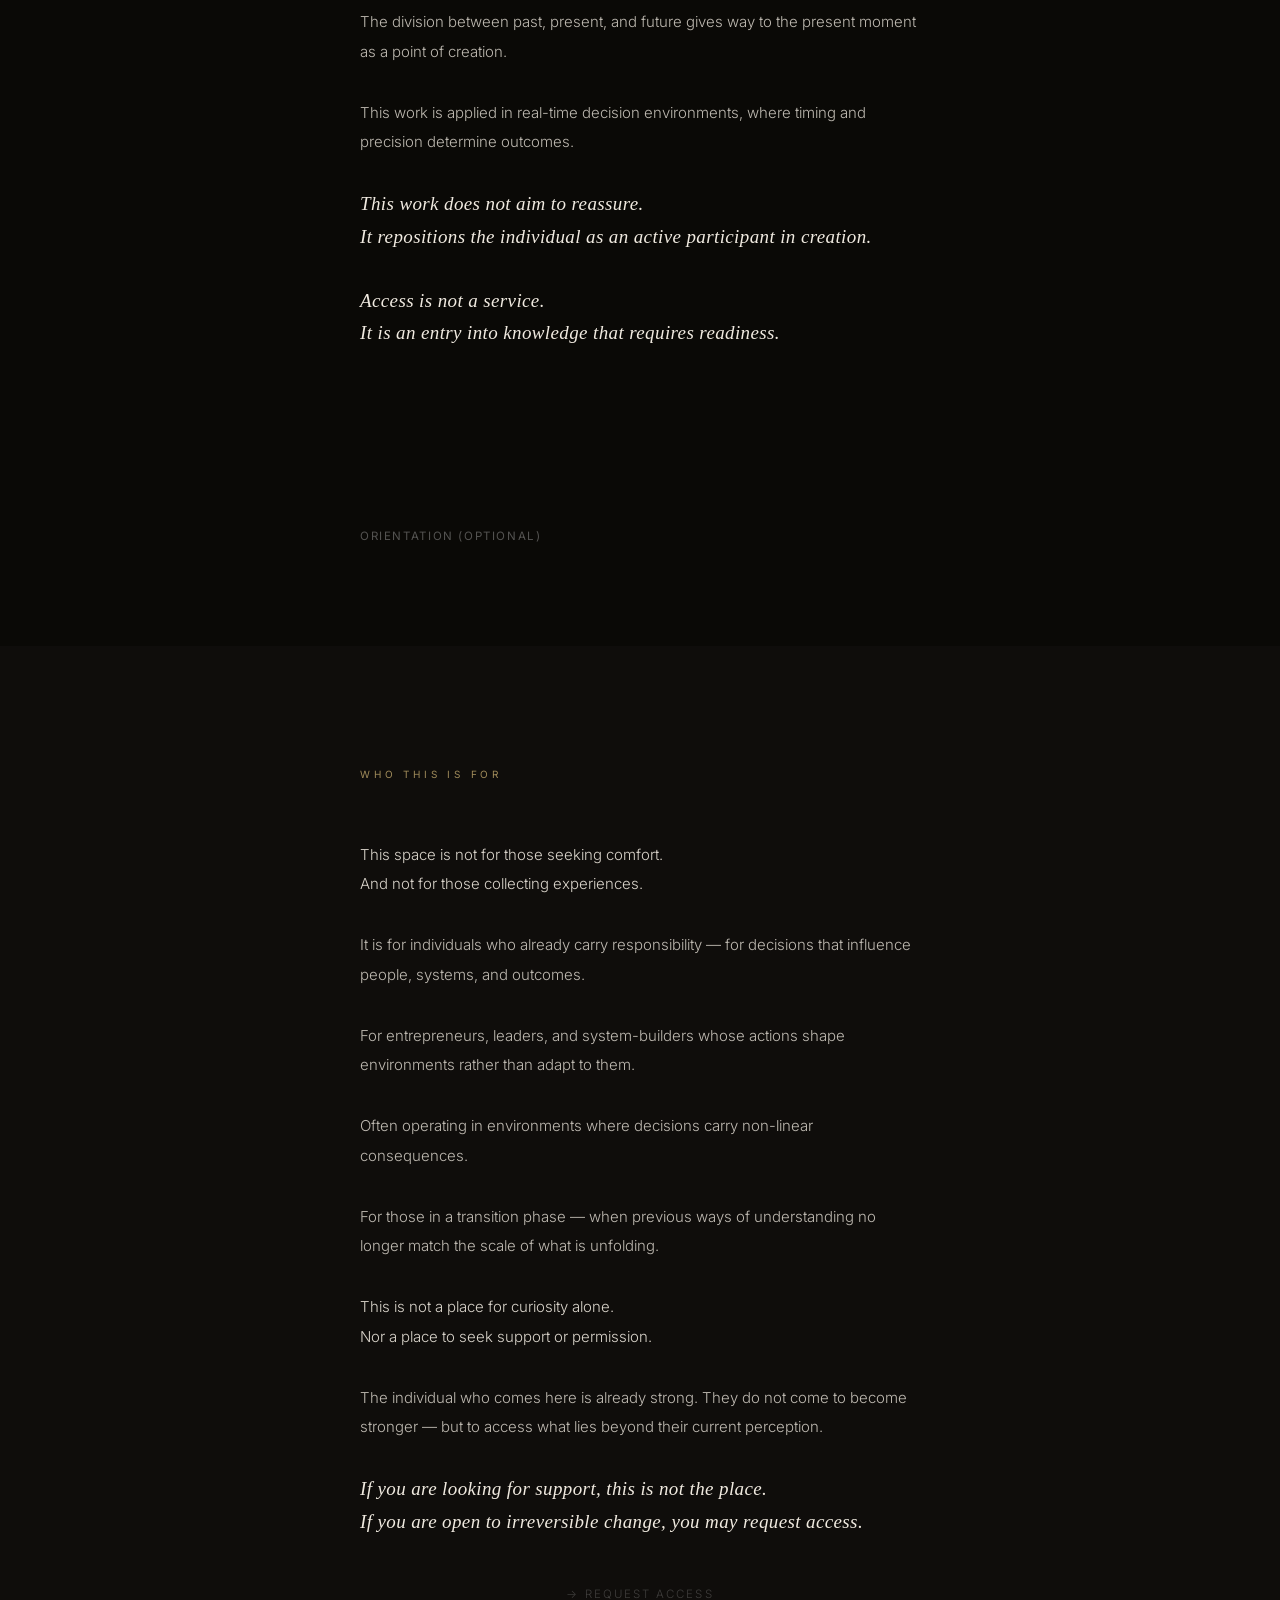
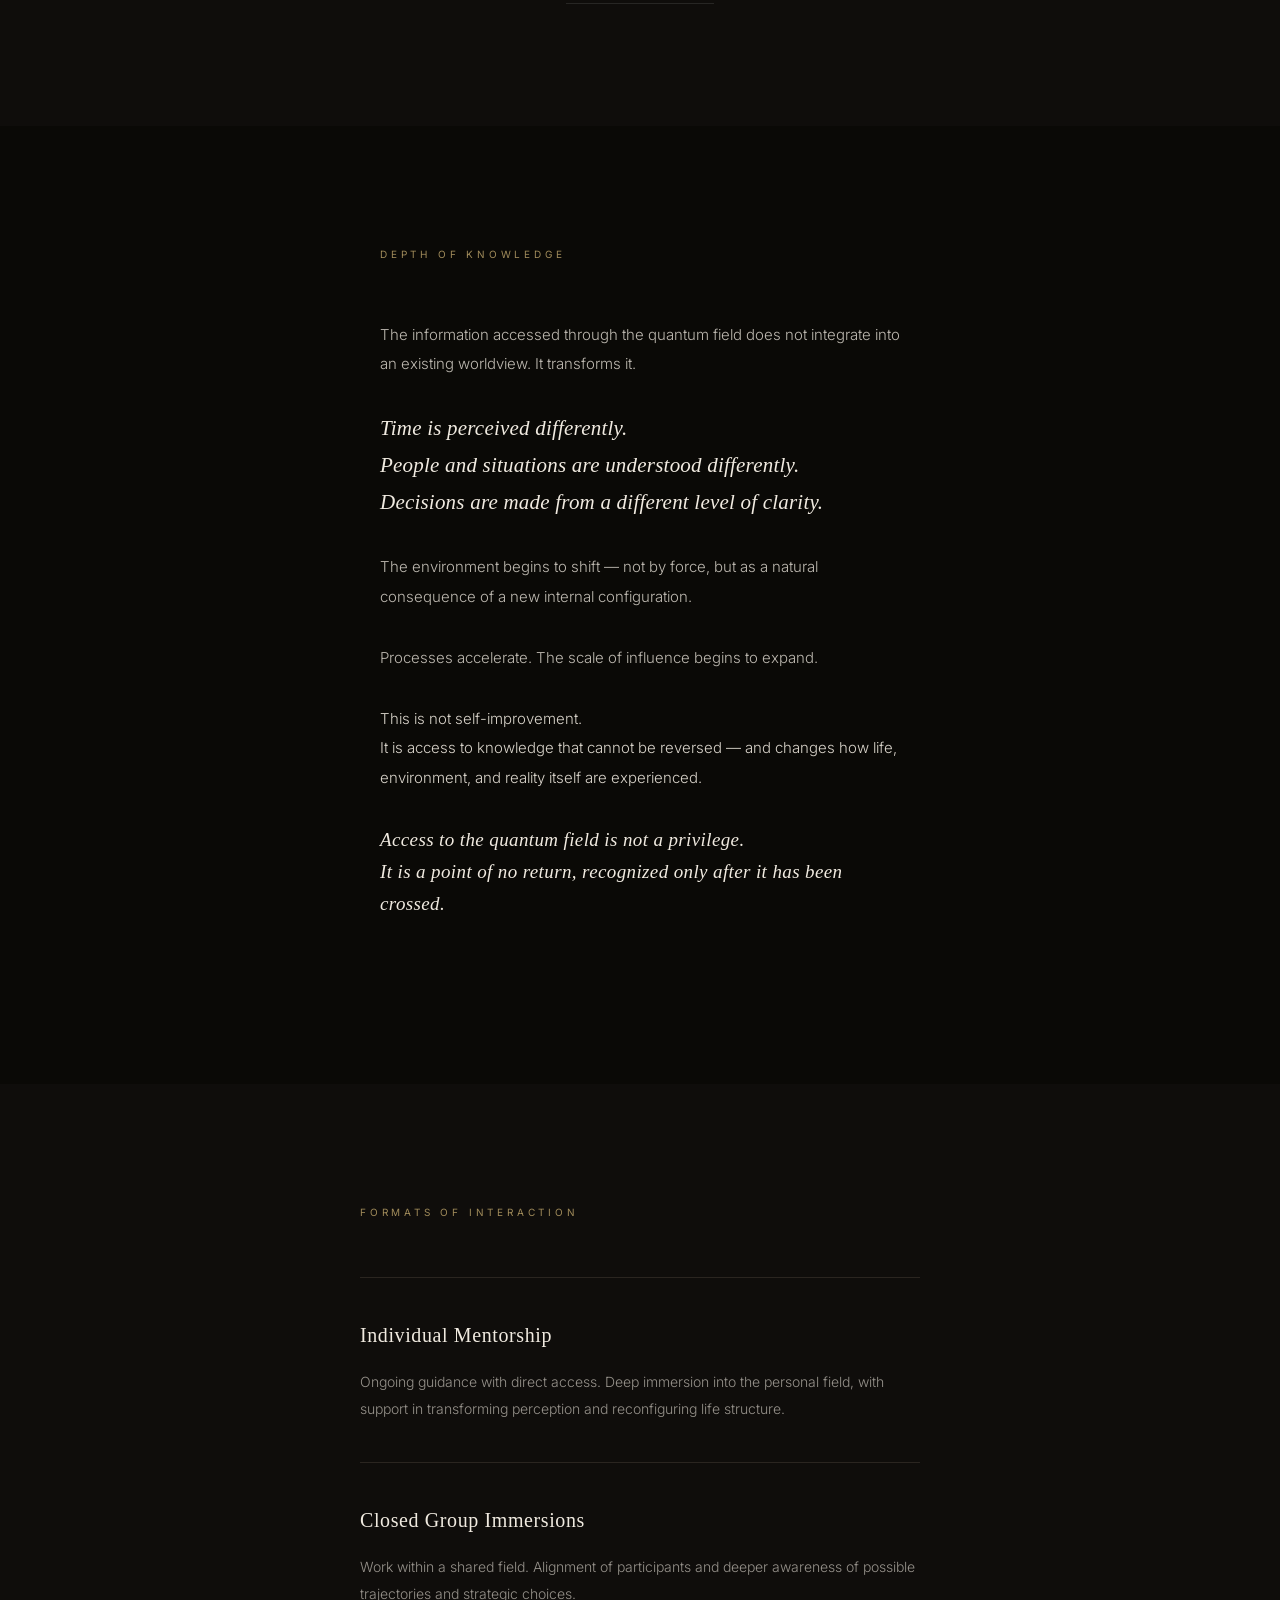
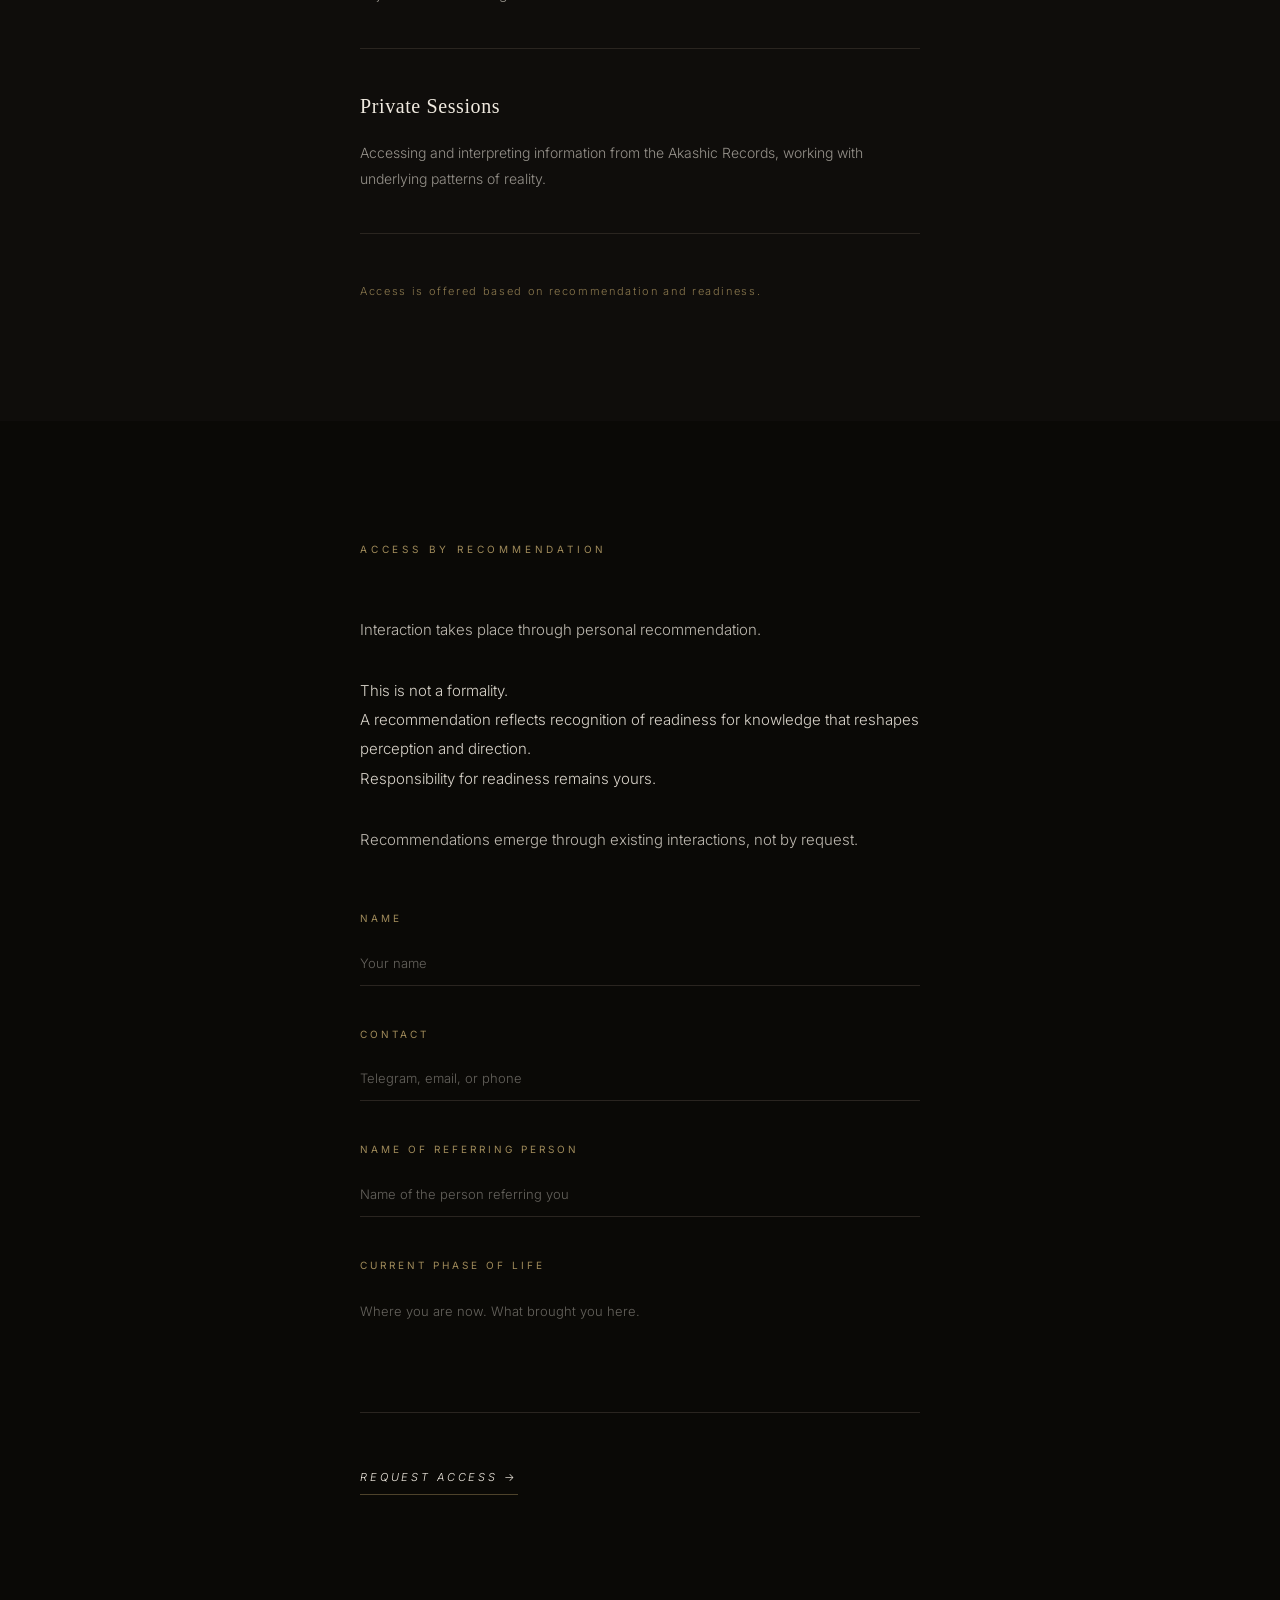
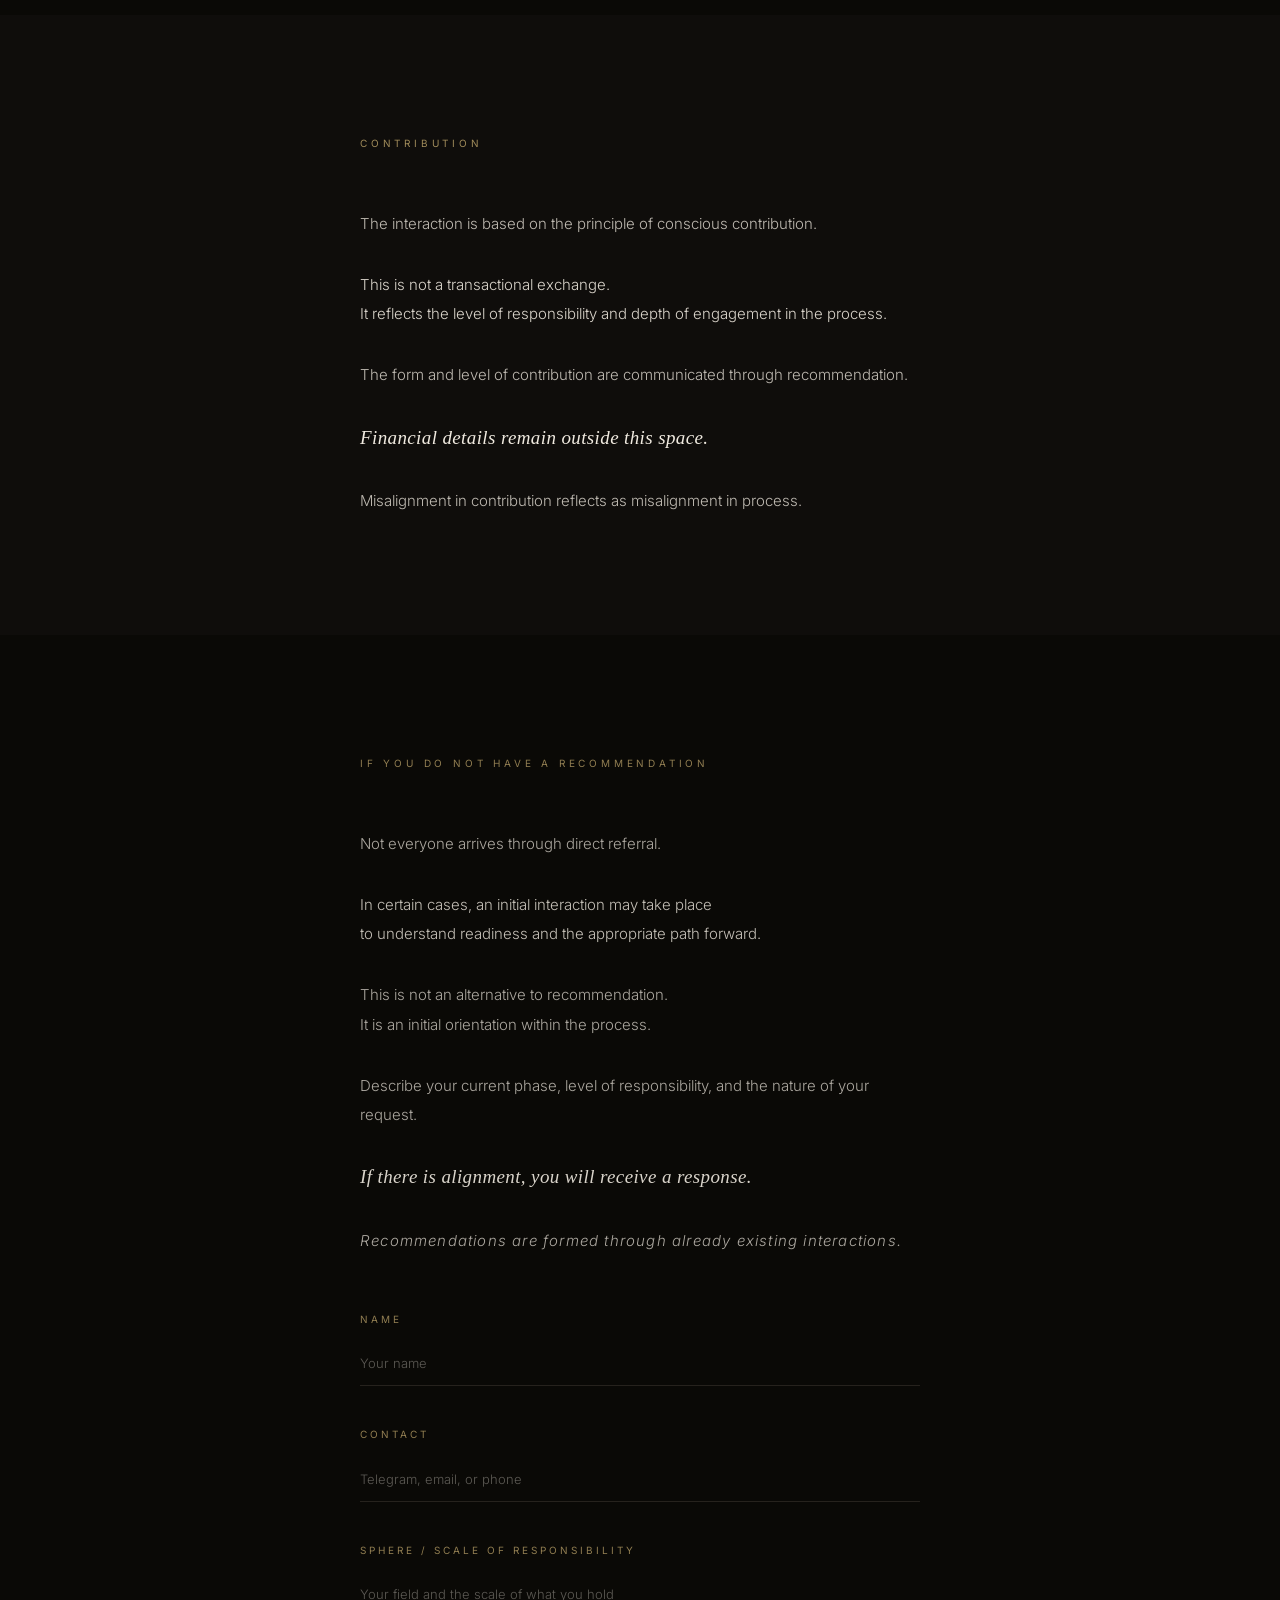
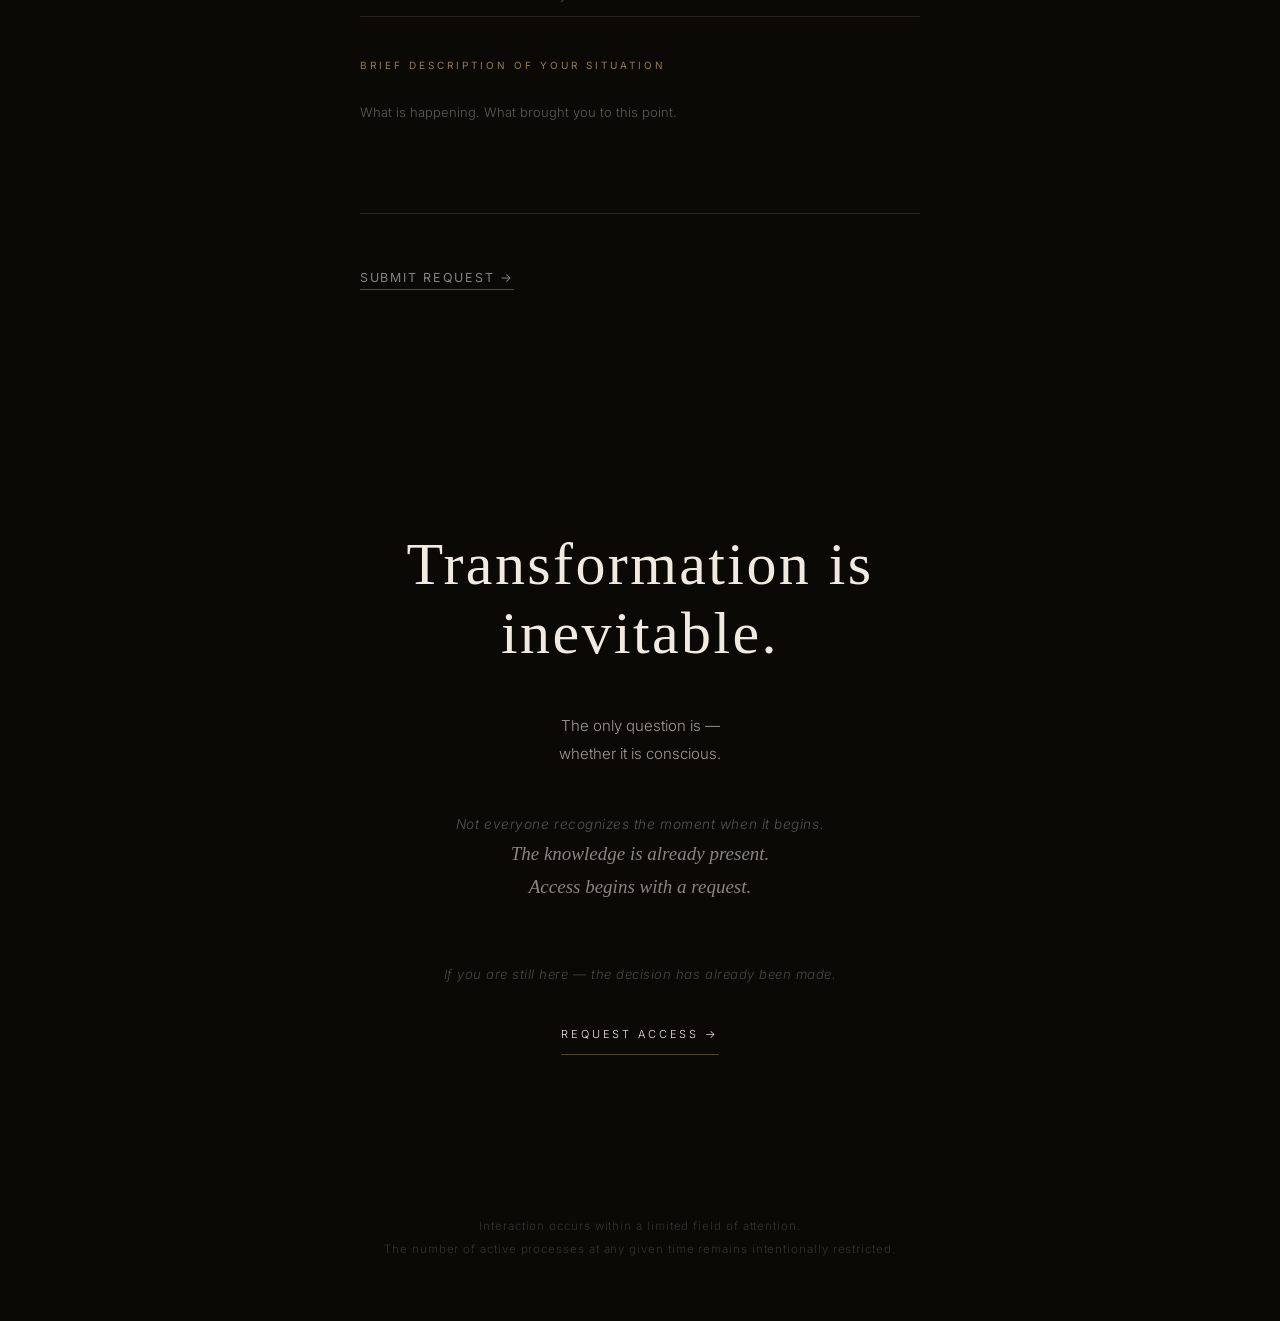
==== commit 99bc8fd4: "Add canonical tag" ====
--- a/index.html
+++ b/index.html
@@ -4,6 +4,7 @@
     <meta charset="UTF-8">
     <meta name="viewport" content="width=device-width, initial-scale=1.0">
     <meta name="description" content="Mentorship in working with the quantum field and Akashic field. A private space for those ready for irreversible shifts in perception, decision-making, and life direction.">
+    <link rel="canonical" href="https://atisaf.com/">
     <meta name="keywords" content="quantum field mentorship, Akashic field, consciousness transformation, decision-making, perception, leadership">
     <meta property="og:title" content="Mentorship in the Quantum Field">
     <meta property="og:description" content="A private space for working with perception, decision-making, and the deeper structure of reality.">
